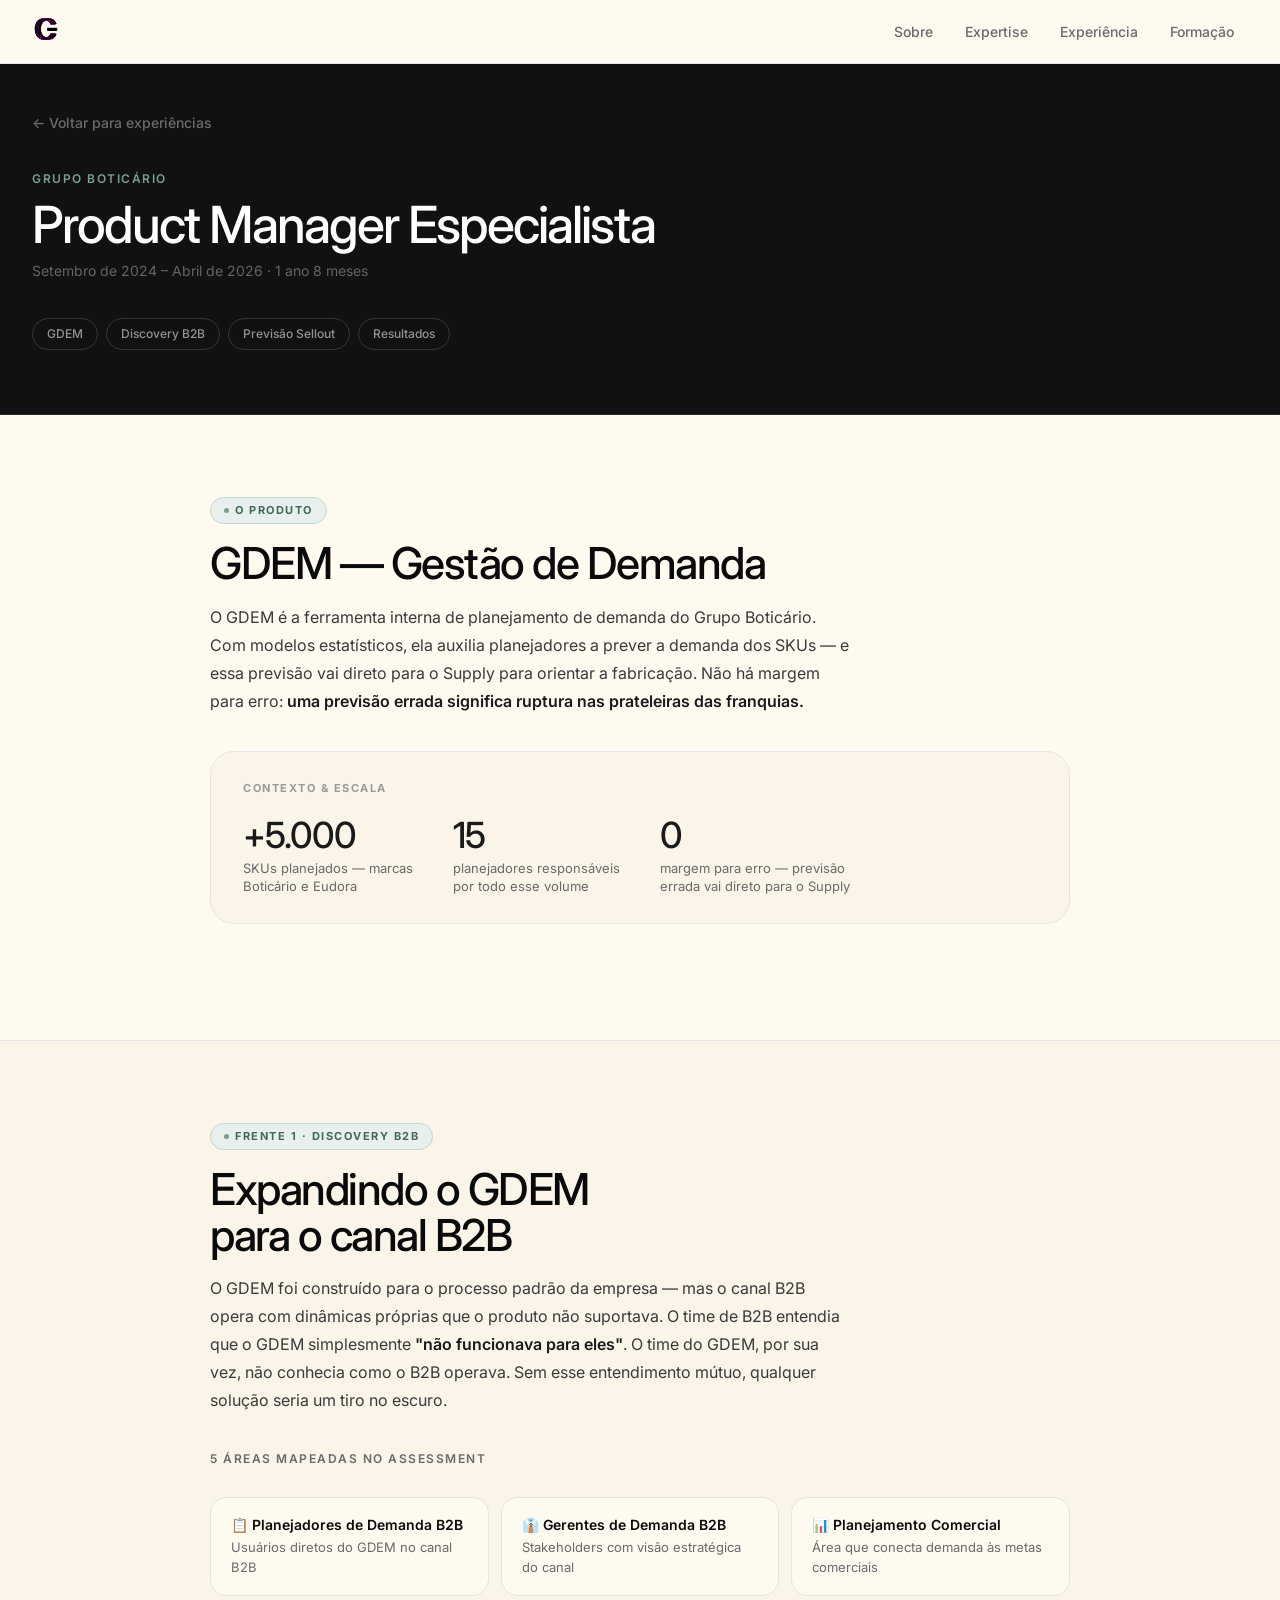
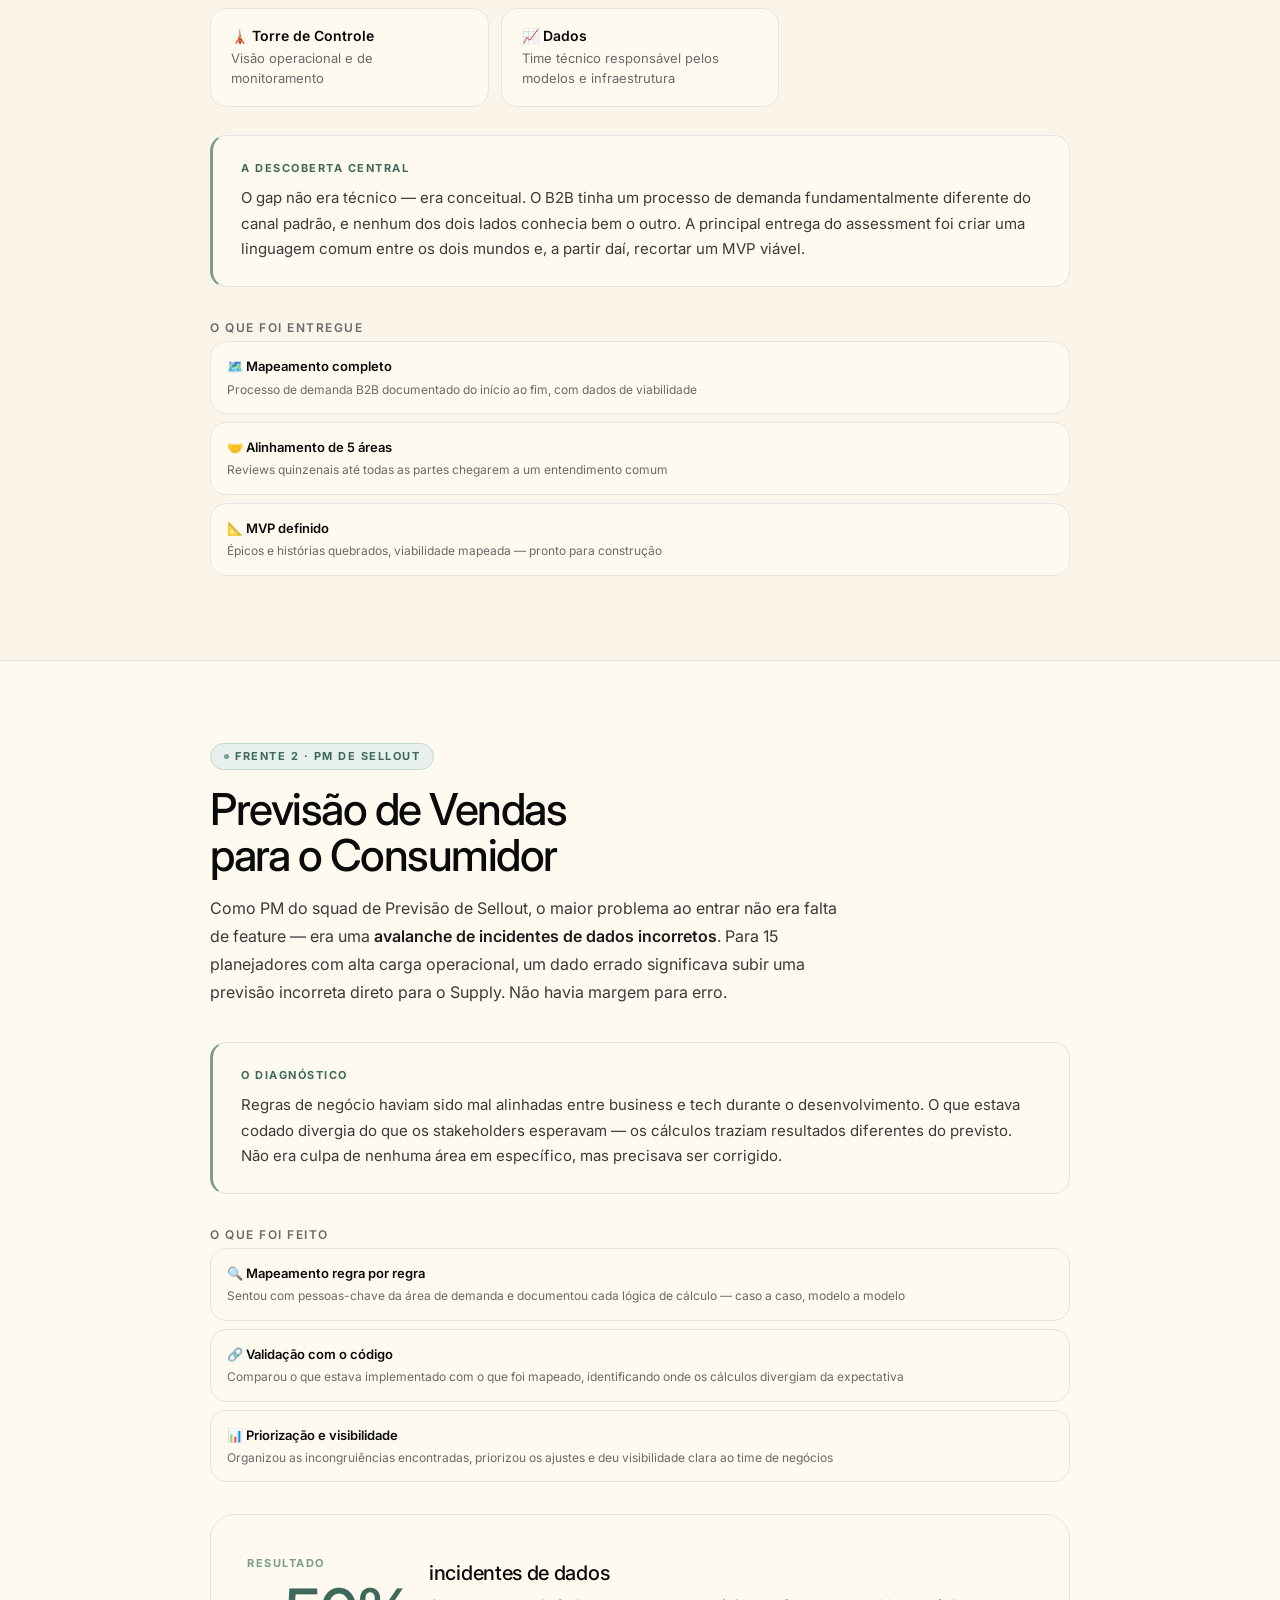
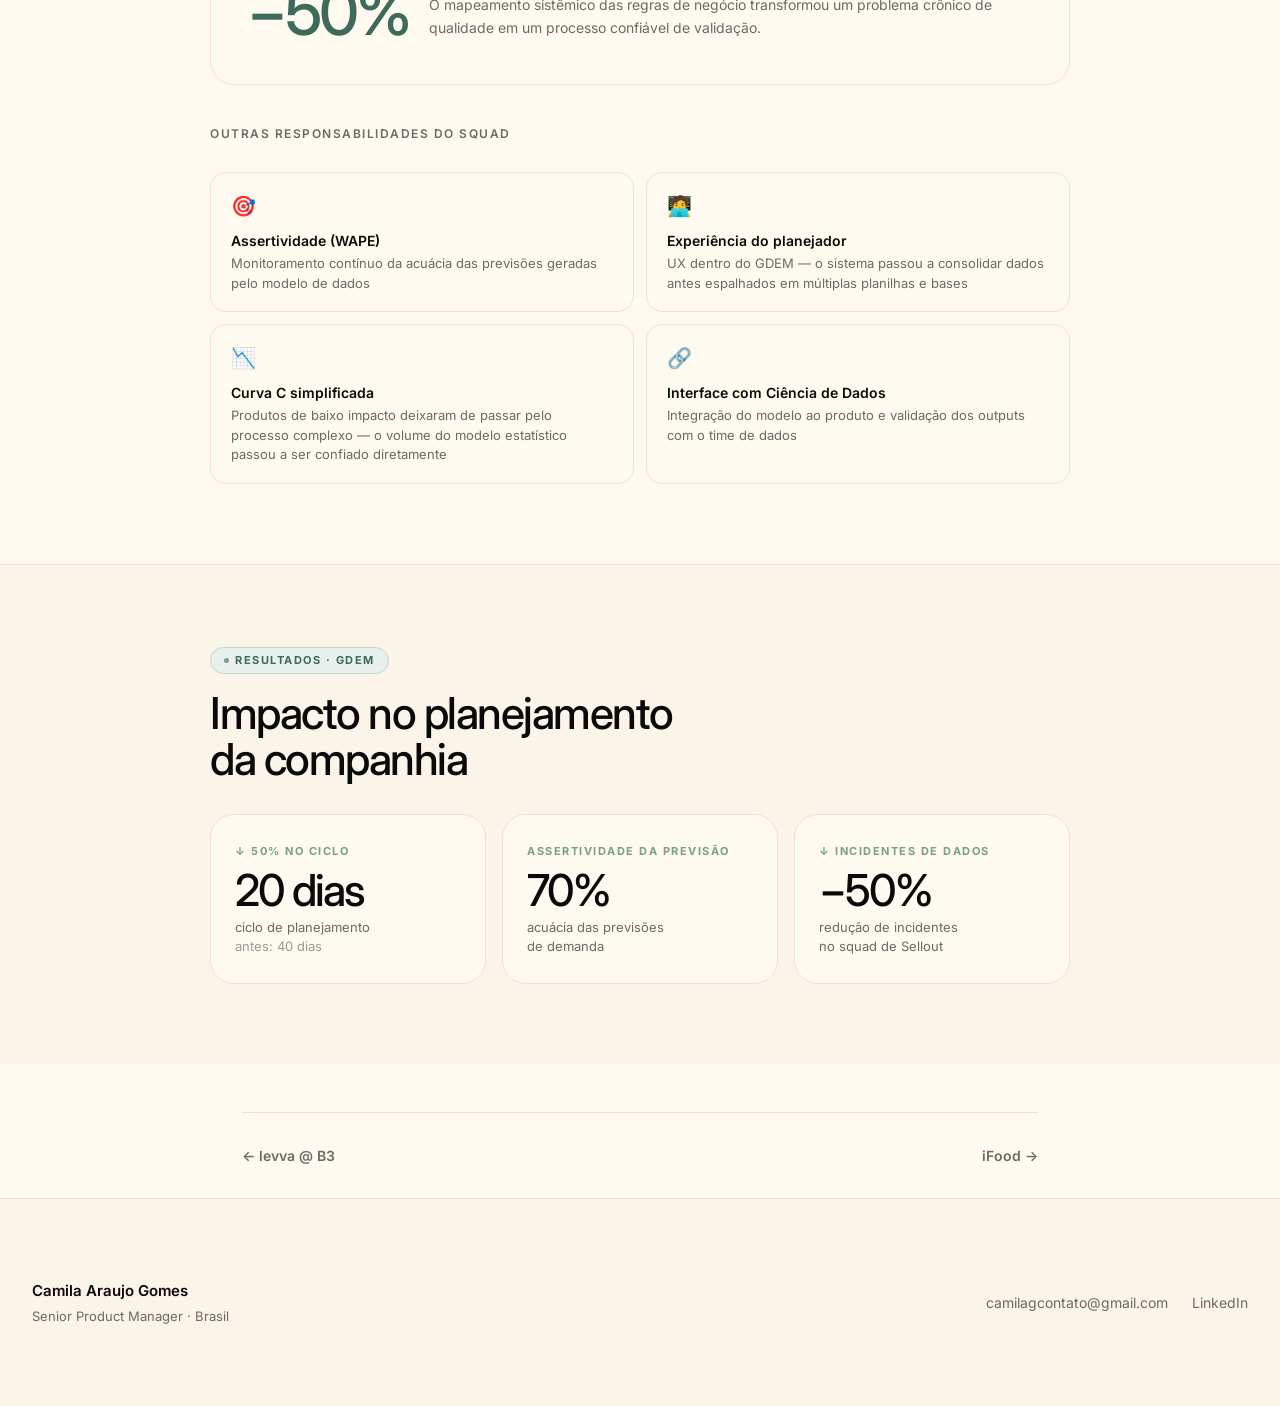
==== pages/boticario.html @ fdf79a08 "mobile-first: hamburger menu e responsive refactor - hamburger menu com animação em todas as páginas" ====
<!DOCTYPE html>
<html lang="pt-BR">
<head>
  <meta charset="UTF-8">
  <meta name="viewport" content="width=device-width, initial-scale=1.0">
  <title>Grupo Boticário &mdash; Camila Araujo Gomes</title>
  <link rel="preconnect" href="https://fonts.googleapis.com">
  <link href="https://fonts.googleapis.com/css2?family=Inter:wght@300;400;500;600;700;800&display=swap" rel="stylesheet">
  <link rel="stylesheet" href="../css/style.css">
  <link rel="icon" type="image/svg+xml" href="../images/logo.svg">
</head>
<body>

  <nav class="nav">
    <div class="nav-inner">
      <a href="../index.html" class="nav-logo">
        <img src="../images/logo.svg" alt="Camila Gomes" height="28">
      </a>
      <button class="nav-hamburger" aria-label="Abrir menu" aria-expanded="false">
        <span></span><span></span><span></span>
      </button>
      <ul class="nav-links">
        <li><a href="../index.html#sobre">Sobre</a></li>
        <li><a href="../index.html#expertise">Expertise</a></li>
        <li><a href="../index.html#experiencia">Experiência</a></li>
        <li><a href="../index.html#formacao">Formação</a></li>
      </ul>
    </div>
  </nav>

  <div class="page-hero page-hero-dark">
    <div class="page-hero-inner">
      <a href="../index.html#experiencia" class="back-link">&larr; Voltar para experiências</a>
      <p class="page-company" style="color: var(--c-boticario);">Grupo Boticário</p>
      <h1 class="page-title">Product Manager Especialista</h1>
      <p class="page-period">Setembro de 2024 &ndash; Abril de 2026 &middot; 1 ano 8 meses</p>

      <nav class="page-anchor-nav">
        <a href="#gdem">GDEM</a>
        <a href="#b2b">Discovery B2B</a>
        <a href="#sellout">Previs&atilde;o Sellout</a>
        <a href="#resultados">Resultados</a>
      </nav>
    </div>
  </div>

  <!-- ─── O produto: GDEM ─── -->
  <section class="ifood-section" id="gdem">
    <div class="container">
      <div class="ifood-section-inner">
        <p class="phase-chip phase-chip--green">O Produto</p>
        <h2 class="ifood-section-title">GDEM &mdash; Gest&atilde;o de Demanda</h2>
        <p class="ifood-section-body">
          O GDEM é a ferramenta interna de planejamento de demanda do Grupo Boticário.
          Com modelos estat&iacute;sticos, ela auxilia planejadores a prever a demanda dos SKUs
          &mdash; e essa previs&atilde;o vai direto para o Supply para orientar a fabrica&ccedil;&atilde;o.
          N&atilde;o há margem para erro: <strong>uma previs&atilde;o errada significa ruptura
          nas prateleiras das franquias.</strong>
        </p>

        <div class="problem-block">
          <p class="problem-block-label">Contexto &amp; escala</p>
          <div class="problem-metrics">
            <div class="problem-metric">
              <span class="problem-metric-value">+5.000</span>
              <span class="problem-metric-label">SKUs planejados &mdash; marcas<br>Botic&aacute;rio e Eudora</span>
            </div>
            <div class="problem-metric">
              <span class="problem-metric-value">15</span>
              <span class="problem-metric-label">planejadores respons&aacute;veis<br>por todo esse volume</span>
            </div>
            <div class="problem-metric">
              <span class="problem-metric-value">0</span>
              <span class="problem-metric-label">margem para erro &mdash; previs&atilde;o<br>errada vai direto para o Supply</span>
            </div>
          </div>
        </div>

      </div>
    </div>
  </section>

  <!-- ─── Frente 1: Discovery B2B ─── -->
  <section class="ifood-section ifood-section-alt" id="b2b">
    <div class="container">
      <div class="ifood-section-inner">
        <p class="phase-chip phase-chip--green">Frente 1 &middot; Discovery B2B</p>
        <h2 class="ifood-section-title">Expandindo o GDEM<br>para o canal B2B</h2>
        <p class="ifood-section-body">
          O GDEM foi constru&iacute;do para o processo padr&atilde;o da empresa &mdash; mas o canal B2B
          opera com din&acirc;micas pr&oacute;prias que o produto n&atilde;o suportava.
          O time de B2B entendia que o GDEM simplesmente <strong>"n&atilde;o funcionava para eles"</strong>.
          O time do GDEM, por sua vez, n&atilde;o conhecia como o B2B operava.
          Sem esse entendimento m&uacute;tuo, qualquer solu&ccedil;&atilde;o seria um tiro no escuro.
        </p>

        <p class="edu-subsection-label" style="margin-bottom:8px;">5 &aacute;reas mapeadas no assessment</p>
        <div class="feature-grid">
          <div class="feature-card">
            <p class="feature-card-title">📋 Planejadores de Demanda B2B</p>
            <p class="feature-card-desc">Usu&aacute;rios diretos do GDEM no canal B2B</p>
          </div>
          <div class="feature-card">
            <p class="feature-card-title">👔 Gerentes de Demanda B2B</p>
            <p class="feature-card-desc">Stakeholders com vis&atilde;o estrat&eacute;gica do canal</p>
          </div>
          <div class="feature-card">
            <p class="feature-card-title">📊 Planejamento Comercial</p>
            <p class="feature-card-desc">&Aacute;rea que conecta demanda &agrave;s metas comerciais</p>
          </div>
          <div class="feature-card">
            <p class="feature-card-title">🗼 Torre de Controle</p>
            <p class="feature-card-desc">Vis&atilde;o operacional e de monitoramento</p>
          </div>
          <div class="feature-card">
            <p class="feature-card-title">📈 Dados</p>
            <p class="feature-card-desc">Time t&eacute;cnico respons&aacute;vel pelos modelos e infraestrutura</p>
          </div>
        </div>

        <div class="insight-block" style="border-left-color:#7a9e8c; margin-top:28px;">
          <p class="insight-block-label" style="color:#3d6a5a;">A descoberta central</p>
          <p class="insight-block-text">
            O gap n&atilde;o era t&eacute;cnico &mdash; era conceitual. O B2B tinha um processo de demanda
            fundamentalmente diferente do canal padr&atilde;o, e nenhum dos dois lados conhecia bem
            o outro. A principal entrega do assessment foi criar uma linguagem comum
            entre os dois mundos e, a partir da&iacute;, recortar um MVP vi&aacute;vel.
          </p>
        </div>

        <p class="edu-subsection-label" style="margin-bottom:4px; margin-top:32px;">O que foi entregue</p>
        <div class="journey-types">
          <div class="journey-type">
            <p class="journey-type-label">🗺️ Mapeamento completo</p>
            <p class="journey-type-sub">Processo de demanda B2B documentado do in&iacute;cio ao fim, com dados de viabilidade</p>
          </div>
          <div class="journey-type">
            <p class="journey-type-label">🤝 Alinhamento de 5 &aacute;reas</p>
            <p class="journey-type-sub">Reviews quinzenais at&eacute; todas as partes chegarem a um entendimento comum</p>
          </div>
          <div class="journey-type">
            <p class="journey-type-label">📐 MVP definido</p>
            <p class="journey-type-sub">&Eacute;picos e hist&oacute;rias quebrados, viabilidade mapeada &mdash; pronto para constru&ccedil;&atilde;o</p>
          </div>
        </div>

      </div>
    </div>
  </section>

  <!-- ─── Frente 2: PM de Sellout ─── -->
  <section class="ifood-section" id="sellout">
    <div class="container">
      <div class="ifood-section-inner">
        <p class="phase-chip phase-chip--green">Frente 2 &middot; PM de Sellout</p>
        <h2 class="ifood-section-title">Previs&atilde;o de Vendas<br>para o Consumidor</h2>
        <p class="ifood-section-body">
          Como PM do squad de Previs&atilde;o de Sellout, o maior problema ao entrar n&atilde;o era
          falta de feature &mdash; era uma <strong>avalanche de incidentes de dados incorretos</strong>.
          Para 15 planejadores com alta carga operacional, um dado errado significava subir
          uma previs&atilde;o incorreta direto para o Supply. N&atilde;o havia margem para erro.
        </p>

        <div class="insight-block" style="border-left-color:#7a9e8c;">
          <p class="insight-block-label" style="color:#3d6a5a;">O diagn&oacute;stico</p>
          <p class="insight-block-text">
            Regras de neg&oacute;cio haviam sido mal alinhadas entre business e tech durante o
            desenvolvimento. O que estava codado divergia do que os stakeholders esperavam &mdash;
            os c&aacute;lculos traziam resultados diferentes do previsto. N&atilde;o era culpa de nenhuma
            &aacute;rea em espec&iacute;fico, mas precisava ser corrigido.
          </p>
        </div>

        <p class="edu-subsection-label" style="margin-bottom:4px; margin-top:32px;">O que foi feito</p>
        <div class="journey-types">
          <div class="journey-type">
            <p class="journey-type-label">🔍 Mapeamento regra por regra</p>
            <p class="journey-type-sub">Sentou com pessoas-chave da &aacute;rea de demanda e documentou cada l&oacute;gica de c&aacute;lculo &mdash; caso a caso, modelo a modelo</p>
          </div>
          <div class="journey-type">
            <p class="journey-type-label">🔗 Valida&ccedil;&atilde;o com o c&oacute;digo</p>
            <p class="journey-type-sub">Comparou o que estava implementado com o que foi mapeado, identificando onde os c&aacute;lculos divergiam da expectativa</p>
          </div>
          <div class="journey-type">
            <p class="journey-type-label">📊 Prioriza&ccedil;&atilde;o e visibilidade</p>
            <p class="journey-type-sub">Organizou as incongrui&ecirc;ncias encontradas, priorizou os ajustes e deu visibilidade clara ao time de neg&oacute;cios</p>
          </div>
        </div>

        <div class="csat-display" style="margin-top:32px;">
          <div>
            <p style="font-size:11px; font-weight:700; letter-spacing:1.5px; text-transform:uppercase; color:#7a9e8c; margin-bottom:8px;">Resultado</p>
            <p style="font-size:64px; font-weight:500; letter-spacing:-3px; line-height:1; color:#3d6a5a;">&minus;50%</p>
          </div>
          <div class="csat-meta">
            <p class="csat-meta-title">incidentes de dados</p>
            <p class="csat-meta-desc">
              O mapeamento sist&ecirc;mico das regras de neg&oacute;cio transformou um
              problema cr&ocirc;nico de qualidade em um processo confi&aacute;vel de valida&ccedil;&atilde;o.
            </p>
          </div>
        </div>

        <p class="edu-subsection-label" style="margin-bottom:8px; margin-top:40px;">Outras responsabilidades do squad</p>
        <div class="feature-grid" style="grid-template-columns: repeat(2, 1fr);">
          <div class="feature-card">
            <div class="feature-card-icon">🎯</div>
            <p class="feature-card-title">Assertividade (WAPE)</p>
            <p class="feature-card-desc">Monitoramento cont&iacute;nuo da acu&aacute;cia das previs&otilde;es geradas pelo modelo de dados</p>
          </div>
          <div class="feature-card">
            <div class="feature-card-icon">🧑‍💻</div>
            <p class="feature-card-title">Experi&ecirc;ncia do planejador</p>
            <p class="feature-card-desc">UX dentro do GDEM &mdash; o sistema passou a consolidar dados antes espalhados em m&uacute;ltiplas planilhas e bases</p>
          </div>
          <div class="feature-card">
            <div class="feature-card-icon">📉</div>
            <p class="feature-card-title">Curva C simplificada</p>
            <p class="feature-card-desc">Produtos de baixo impacto deixaram de passar pelo processo complexo &mdash; o volume do modelo estat&iacute;stico passou a ser confiado diretamente</p>
          </div>
          <div class="feature-card">
            <div class="feature-card-icon">🔗</div>
            <p class="feature-card-title">Interface com Ci&ecirc;ncia de Dados</p>
            <p class="feature-card-desc">Integra&ccedil;&atilde;o do modelo ao produto e valida&ccedil;&atilde;o dos outputs com o time de dados</p>
          </div>
        </div>

      </div>
    </div>
  </section>

  <!-- ─── Resultados ─── -->
  <section class="ifood-section ifood-section-alt" id="resultados">
    <div class="container">
      <div class="ifood-section-inner">
        <p class="phase-chip phase-chip--green">Resultados &middot; GDEM</p>
        <h2 class="ifood-section-title">Impacto no planejamento<br>da companhia</h2>

        <div class="result-stats">
          <div class="result-stat">
            <p class="result-stat-delta" style="color:#7a9e8c;">&darr; 50% no ciclo</p>
            <p class="result-stat-value">20 dias</p>
            <p class="result-stat-label">ciclo de planejamento<br><em style="font-style:normal;color:var(--muted-soft);">antes: 40 dias</em></p>
          </div>
          <div class="result-stat">
            <p class="result-stat-delta" style="color:#7a9e8c;">assertividade da previs&atilde;o</p>
            <p class="result-stat-value">70%</p>
            <p class="result-stat-label">acu&aacute;cia das previs&otilde;es<br>de demanda</p>
          </div>
          <div class="result-stat">
            <p class="result-stat-delta" style="color:#7a9e8c;">&darr; incidentes de dados</p>
            <p class="result-stat-value">&minus;50%</p>
            <p class="result-stat-label">redu&ccedil;&atilde;o de incidentes<br>no squad de Sellout</p>
          </div>
        </div>

      </div>
    </div>
  </section>

  <div style="max-width:860px; margin:0 auto; padding:0 32px;">
    <div class="exp-nav">
      <a href="levva.html" class="exp-nav-link">&larr; levva @ B3</a>
      <a href="ifood.html" class="exp-nav-link">iFood &rarr;</a>
    </div>
  </div>

  <footer class="footer">
    <div class="footer-inner">
      <div>
        <p class="footer-name">Camila Araujo Gomes</p>
        <p class="footer-tagline">Senior Product Manager &middot; Brasil</p>
      </div>
      <div class="footer-links">
        <a href="mailto:camilagcontato@gmail.com">camilagcontato@gmail.com</a>
        <a href="https://www.linkedin.com/in/camila-a-gomes" target="_blank" rel="noopener">LinkedIn</a>
      </div>
    </div>
  </footer>

<script>
  var nav = document.querySelector('.nav');
  var btn = document.querySelector('.nav-hamburger');
  btn.addEventListener('click', function() {
    var open = nav.classList.toggle('nav-open');
    btn.setAttribute('aria-expanded', open);
  });
  document.querySelectorAll('.nav-links a').forEach(function(a) {
    a.addEventListener('click', function() {
      nav.classList.remove('nav-open');
      btn.setAttribute('aria-expanded', 'false');
    });
  });
</script>
</body>
</html>
---- css/style.css ----
/* =========================================
   RESET & BASE
========================================= */
*, *::before, *::after { box-sizing: border-box; margin: 0; padding: 0; }
html { scroll-behavior: smooth; }
body {
  font-family: 'Inter', -apple-system, BlinkMacSystemFont, 'Segoe UI', sans-serif;
  color: #3a3a3a;
  background: #fffaf0;
  line-height: 1.55;
  -webkit-font-smoothing: antialiased;
}
h1, h2, h3, h4 { line-height: 1.1; font-weight: 500; }
a { color: inherit; text-decoration: none; }

/* =========================================
   CLAY DESIGN TOKENS
========================================= */
:root {
  /* Surface */
  --canvas:           #fffaf0;
  --surface-soft:     #faf5e8;
  --surface-card:     #f5f0e0;
  --surface-strong:   #ebe6d6;
  --hairline:         #e5e5e5;
  --hairline-soft:    #f0f0f0;

  /* Text */
  --ink:              #0a0a0a;
  --body-strong:      #1a1a1a;
  --body:             #3a3a3a;
  --muted:            #6a6a6a;
  --muted-soft:       #9a9a9a;

  /* Primary action */
  --primary:          #0a0a0a;
  --primary-active:   #1f1f1f;
  --on-primary:       #ffffff;
  --on-dark:          #ffffff;

  /* Brand palette */
  --brand-pink:       #ff4d8b;
  --brand-teal:       #1a3a3a;
  --brand-lavender:   #b8a4ed;
  --brand-peach:      #ffb084;
  --brand-ochre:      #e8b94a;
  --brand-mint:       #a4d4c5;

  /* Radius */
  --r-xs:   6px;
  --r-sm:   8px;
  --r-md:   12px;
  --r-lg:   16px;
  --r-xl:   24px;
  --r-pill: 9999px;

  /* Layout */
  --max-w:       1280px;
  --section-pad: 64px;

  /* Company accent colors — text-safe on cream */
  --c-levva:     #002c63;
  --c-boticario: #7a9e8c;
  --c-ifood:     #b05020;
  --c-early:     #8a6010;
}

/* =========================================
   LAYOUT
========================================= */
.container { max-width: var(--max-w); margin: 0 auto; padding: 0 16px; }
.section    { padding: var(--section-pad) 0; }
.section-alt { background: var(--surface-soft); }

/* =========================================
   NAVIGATION
========================================= */
.nav {
  position: fixed; top: 0; left: 0; right: 0; z-index: 100;
  background: var(--canvas);
  border-bottom: 1px solid var(--hairline);
  height: 64px; display: flex; align-items: center;
}
.nav-inner {
  max-width: var(--max-w); margin: 0 auto; padding: 0 32px;
  display: flex; align-items: center; justify-content: space-between;
  width: 100%;
}
.nav-logo {
  font-size: 14px; font-weight: 600; color: var(--ink); letter-spacing: 0;
}
.nav-logo span { color: var(--muted); font-weight: 500; }
.nav-links { display: flex; gap: 4px; list-style: none; }
.nav-links a {
  color: var(--muted); font-size: 14px; font-weight: 500;
  padding: 6px 14px; border-radius: var(--r-pill);
  transition: color .15s, background .15s;
}
.nav-links a:hover { color: var(--ink); background: var(--surface-card); }

/* =========================================
   HERO
========================================= */
.hero {
  background: var(--canvas);
  min-height: 100vh;
  display: flex; align-items: center;
  padding-top: 64px;
}
.hero::before { display: none; }

.hero-content {
  position: relative; max-width: var(--max-w); margin: 0 auto;
  padding: var(--section-pad) 16px;
}

.hero-eyebrow {
  display: inline-flex; align-items: center; gap: 0;
  font-size: 12px; font-weight: 600; letter-spacing: 1.5px; text-transform: uppercase;
  color: var(--muted); margin-bottom: 28px;
}
.hero-eyebrow::before { display: none; }

.hero-name {
  font-size: clamp(40px, 6vw, 72px);
  font-weight: 500; color: var(--ink);
  letter-spacing: -1.5px; margin-bottom: 28px;
  line-height: 1;
}

.hero-tagline {
  font-size: 18px;
  color: var(--body); max-width: 560px; margin-bottom: 48px;
  font-weight: 400; line-height: 1.55;
}
.hero-tagline strong { color: var(--body-strong); font-weight: 600; }

.hero-stats { display: grid; grid-template-columns: repeat(2, 1fr); gap: 24px; margin-bottom: 48px; }
.stat { display: flex; flex-direction: column; gap: 6px; }
.stat-value {
  font-size: 32px; font-weight: 500; color: var(--ink);
  line-height: 1; letter-spacing: -0.5px;
}
.stat-label {
  font-size: 13px; color: var(--muted); font-weight: 500;
  text-transform: none; letter-spacing: 0;
}

.hero-actions { display: flex; gap: 12px; flex-wrap: wrap; }

/* =========================================
   BUTTONS
========================================= */
.btn {
  display: inline-flex; align-items: center; gap: 8px;
  padding: 12px 20px; border-radius: var(--r-md);
  font-size: 14px; font-weight: 600; line-height: 1;
  transition: background .15s, border-color .15s; cursor: pointer;
  height: 44px; border: 1px solid transparent;
}
.btn-primary { background: var(--primary); color: var(--on-primary); }
.btn-primary:hover { background: var(--primary-active); }
.btn-outline { background: var(--canvas); color: var(--ink); border-color: var(--hairline); }
.btn-outline:hover { background: var(--surface-card); border-color: var(--surface-strong); }

/* =========================================
   SECTION HEADERS
========================================= */
.section-header { margin-bottom: 56px; }
.section-label {
  display: inline-flex; align-items: center;
  font-size: 12px; font-weight: 600; letter-spacing: 1.5px; text-transform: uppercase;
  color: var(--muted); margin-bottom: 16px;
}
.section-label::before { display: none; }
.section-title {
  font-size: clamp(32px, 4vw, 40px);
  font-weight: 500; color: var(--ink);
  letter-spacing: -1px; margin-bottom: 12px; line-height: 1.1;
}
.section-subtitle { font-size: 16px; color: var(--muted); max-width: 560px; line-height: 1.55; }

/* =========================================
   ABOUT
========================================= */
.about-text p {
  font-size: 16px; color: var(--body); line-height: 1.7; margin-bottom: 18px;
}
.about-text p:last-child { margin-bottom: 0; }
.about-text strong { color: var(--body-strong); font-weight: 600; }

/* =========================================
   EXPERTISE GRID
========================================= */
.expertise-grid {
  display: grid;
  grid-template-columns: 1fr;
  gap: 16px;
}
.expertise-card {
  padding: 28px 28px 28px 28px;
  background: var(--canvas);
  border: 1px solid var(--hairline);
  border-radius: var(--r-xl);
  color: var(--ink);
  transition: transform .2s, box-shadow .2s;
}
.expertise-card:hover {
  transform: translateY(-2px);
  box-shadow: 0 8px 24px rgba(0,0,0,.05);
}

.expertise-icon {
  width: 36px; height: 36px;
  border-radius: var(--r-sm);
  display: flex; align-items: center; justify-content: center;
  font-size: 11px; font-weight: 700;
  margin-bottom: 20px; letter-spacing: 0;
  color: #fff;
}
.expertise-card:nth-child(1) .expertise-icon { background: var(--brand-pink); }
.expertise-card:nth-child(2) .expertise-icon { background: var(--brand-teal); }
.expertise-card:nth-child(3) .expertise-icon { background: var(--brand-lavender); color: var(--ink); }
.expertise-card:nth-child(4) .expertise-icon { background: var(--brand-peach);   color: var(--ink); }
.expertise-card:nth-child(5) .expertise-icon { background: var(--brand-ochre);   color: var(--ink); }
.expertise-card:nth-child(6) .expertise-icon { background: var(--surface-strong); color: var(--muted); }

.expertise-title { font-size: 16px; font-weight: 600; color: var(--ink); margin-bottom: 8px; line-height: 1.3; }
.expertise-desc { font-size: 14px; color: var(--muted); line-height: 1.6; }

/* =========================================
   EXPERIENCE CARDS — vertical bold stack
========================================= */
.exp-stack { display: flex; flex-direction: column; gap: 16px; }
.exp-card-bold {
  display: flex; flex-direction: column; align-items: stretch;
  background: var(--canvas); border: 1px solid var(--hairline);
  border-radius: var(--r-xl); overflow: hidden;
  transition: transform .2s, box-shadow .2s;
  color: inherit;
}
.exp-card-bold:hover {
  transform: translateY(-2px);
  box-shadow: 0 10px 32px rgba(0,0,0,.08);
}

.exp-card-bold-logo {
  width: 100%; height: 56px; flex-shrink: 0;
  display: flex; align-items: center; justify-content: center;
  font-size: 11px; font-weight: 700; letter-spacing: 2px; text-transform: uppercase;
  writing-mode: horizontal-tb; transform: none;
}

.exp-card-bold-content {
  flex: 1; padding: 24px;
  border-left: none; border-top: 1px solid var(--hairline);
  display: flex; flex-direction: column; gap: 20px;
}

.exp-card-bold-top {
  display: flex; justify-content: space-between;
  align-items: flex-start; gap: 16px;
}

.exp-card-bold-company {
  font-size: 32px; font-weight: 500; color: var(--ink);
  letter-spacing: -0.5px; line-height: 1.1; margin-bottom: 6px;
}
.exp-card-bold-hook { font-size: 14px; color: var(--muted); font-style: italic; margin-bottom: 10px; line-height: 1.5; }
.exp-card-bold-role { font-size: 15px; color: var(--muted); font-weight: 500; margin-bottom: 3px; }
.exp-card-bold-period { font-size: 13px; color: var(--muted-soft); }

.exp-badge {
  display: inline-flex; align-items: center;
  padding: 4px 12px; border-radius: var(--r-pill);
  background: var(--surface-card);
  font-size: 12px; font-weight: 600;
  color: var(--muted); white-space: nowrap; flex-shrink: 0;
}

.exp-highlights { list-style: none; display: flex; flex-direction: column; gap: 0; }
.exp-highlights li {
  font-size: 15px; color: var(--body); padding: 9px 0 9px 16px;
  position: relative; line-height: 1.5;
  border-bottom: 1px solid var(--hairline-soft);
}
.exp-highlights li:last-child { border-bottom: none; }
.exp-highlights li::before {
  content: '';
  position: absolute; left: 0; top: 50%; transform: translateY(-50%);
  width: 5px; height: 5px; border-radius: 50%;
}

.exp-link {
  display: inline-flex; align-items: center; gap: 6px;
  font-size: 14px; font-weight: 600; color: var(--ink);
  transition: gap .15s; align-self: flex-end;
}
.exp-link:hover { gap: 10px; }

/* Company logo block colors */
[data-company="levva"]     .exp-card-bold-logo { background: #002c63; color: #fff; }
[data-company="boticario"] .exp-card-bold-logo { background: #7a9e8c; color: #fff; }
[data-company="ifood"]     .exp-card-bold-logo { background: #ea1d2c; color: #fff; }
[data-company="early"]     .exp-card-bold-logo { background: #d4860f; color: #fff; }

/* Badge colors per company */
[data-company="levva"]     .exp-badge { background: #d0dff0; color: #002c63; }
[data-company="boticario"] .exp-badge { background: #daeee7; color: #4a7060; }
[data-company="ifood"]     .exp-badge { background: #fde8e8; color: #c0101e; }
[data-company="early"]     .exp-badge { background: #fce9c8; color: #a06008; }

/* Bullet dots per company */
[data-company="levva"]     .exp-highlights li::before { background: #002c63; }
[data-company="boticario"] .exp-highlights li::before { background: #7a9e8c; }
[data-company="ifood"]     .exp-highlights li::before { background: #ea1d2c; }
[data-company="early"]     .exp-highlights li::before { background: #d4860f; }

/* =========================================
   EDUCATION & CERTS
========================================= */
.edu-grid {
  display: grid; grid-template-columns: 1fr; gap: 32px; align-items: start;
}
.edu-subsection-label {
  font-size: 12px; font-weight: 600; letter-spacing: 1.5px; text-transform: uppercase;
  color: var(--muted); margin-bottom: 16px;
}
.edu-list { display: flex; flex-direction: column; gap: 12px; }
.edu-item {
  padding: 20px 24px; background: var(--canvas);
  border: 1px solid var(--hairline); border-radius: var(--r-lg);
}
.edu-school { font-weight: 600; color: var(--ink); margin-bottom: 3px; font-size: 15px; }
.edu-degree { font-size: 14px; color: var(--body); }
.edu-period { font-size: 13px; color: var(--muted-soft); margin-top: 4px; }

.cert-list { display: flex; flex-direction: column; gap: 8px; }
.cert-item {
  display: flex; align-items: center; gap: 12px;
  padding: 14px 18px; background: var(--canvas);
  border: 1px solid var(--hairline); border-radius: var(--r-md);
}
.cert-dot {
  width: 8px; height: 8px; border-radius: 50%; background: var(--brand-pink); flex-shrink: 0;
}
.cert-name { font-size: 14px; font-weight: 600; color: var(--body-strong); }

/* =========================================
   FOOTER — cream, not dark
========================================= */
.footer {
  background: var(--surface-soft);
  color: var(--body);
  padding: 80px 0;
  border-top: 1px solid var(--hairline);
}
.footer-inner {
  max-width: var(--max-w); margin: 0 auto; padding: 0 16px;
  display: flex; flex-direction: column; justify-content: center; align-items: center;
  text-align: center; gap: 24px;
}
.footer-name { font-size: 15px; font-weight: 600; color: var(--ink); }
.footer-tagline { font-size: 13px; color: var(--muted); margin-top: 3px; }
.footer-links { display: flex; flex-direction: column; align-items: center; gap: 12px; }
.footer-links a { color: var(--muted); font-size: 14px; transition: color .15s; }
.footer-links a:hover { color: var(--ink); }

/* =========================================
   PAGE HERO (experience pages) — cream
========================================= */
.page-hero {
  background: var(--canvas);
  padding: 110px 0 60px;
  border-bottom: 1px solid var(--hairline);
  position: relative;
}
.page-hero::before { display: none; }
.page-hero-inner {
  max-width: var(--max-w); margin: 0 auto; padding: 0 32px; position: relative;
}

.back-link {
  display: inline-flex; align-items: center; gap: 8px;
  color: var(--muted); font-size: 14px; font-weight: 500;
  margin-bottom: 36px; transition: color .15s;
}
.back-link:hover { color: var(--ink); }

.page-company {
  font-size: 12px; font-weight: 600; letter-spacing: 1.5px; text-transform: uppercase;
  margin-bottom: 10px;
}
.page-title {
  font-size: clamp(32px, 4vw, 56px);
  font-weight: 500; color: var(--ink);
  letter-spacing: -2px; margin-bottom: 8px; line-height: 1.05;
}
.page-period { color: var(--muted); font-size: 14px; }

/* =========================================
   EXPERIENCE PAGE CONTENT
========================================= */
.exp-content { max-width: 820px; margin: 0 auto; padding: 60px 32px; }
.exp-section { margin-bottom: 48px; }
.exp-section-title {
  font-size: 12px; font-weight: 600; letter-spacing: 1.5px; text-transform: uppercase;
  color: var(--muted); margin-bottom: 20px; padding-bottom: 12px;
  border-bottom: 1px solid var(--hairline);
}
.exp-intro { font-size: 16px; color: var(--body); line-height: 1.7; }
.exp-intro strong { color: var(--body-strong); font-weight: 600; }

.role-block {
  margin-bottom: 36px; padding-bottom: 36px; border-bottom: 1px solid var(--hairline);
}
.role-block:last-child { border-bottom: none; margin-bottom: 0; padding-bottom: 0; }
.role-title { font-size: 16px; font-weight: 600; color: var(--ink); margin-bottom: 3px; }
.role-squad { font-size: 14px; color: var(--muted); margin-bottom: 6px; font-style: italic; }
.role-period {
  display: inline-flex; align-items: center;
  padding: 3px 10px; background: var(--surface-card);
  border: 1px solid var(--hairline); border-radius: var(--r-pill);
  font-size: 12px; font-weight: 500; color: var(--muted); margin-bottom: 18px;
}

.bullet-list { list-style: none; display: flex; flex-direction: column; gap: 10px; }
.bullet-list li {
  display: flex; gap: 12px; align-items: flex-start;
  font-size: 15px; color: var(--body); line-height: 1.65;
}
.bullet-list li::before {
  content: '→'; color: var(--ink); font-weight: 600;
  flex-shrink: 0; margin-top: 1px; opacity: .35;
}

.results-list { display: flex; flex-direction: column; gap: 12px; }
.result-item {
  display: flex; align-items: flex-start; gap: 16px;
  padding: 16px 20px;
  background: var(--surface-card); border: 1px solid var(--hairline); border-radius: var(--r-md);
}
.result-item.blue { background: var(--surface-card); border-color: var(--hairline); }
.result-mark { font-size: 15px; flex-shrink: 0; font-weight: 700; color: var(--ink); opacity: .45; }
.result-item.blue .result-mark { color: var(--ink); }
.result-text { font-size: 14px; color: var(--body); line-height: 1.65; }
.result-text strong { font-weight: 700; color: var(--body-strong); }

.tags-container { display: flex; flex-wrap: wrap; gap: 8px; }
.tag {
  padding: 6px 14px; background: var(--surface-card);
  border: 1px solid var(--hairline); border-radius: var(--r-pill);
  font-size: 13px; font-weight: 600; color: var(--body);
}

/* =========================================
   PROJECT SHOWCASE (Trilha do Enem style)
========================================= */
.project-showcase {
  display: grid;
  grid-template-columns: 1fr;
  gap: 32px;
  align-items: start;
  margin-bottom: 48px;
}
.project-card {
  border-radius: var(--r-xl);
  overflow: hidden;
  border: 1px solid var(--hairline);
  background: var(--canvas);
}
.project-card-image {
  width: 100%; aspect-ratio: 16/9;
  object-fit: cover; object-position: top;
  display: block;
}
.project-card-image-placeholder {
  width: 100%; aspect-ratio: 16/9;
  background: var(--surface-strong);
  display: flex; align-items: center; justify-content: center;
  font-size: 13px; color: var(--muted-soft); font-weight: 500;
}
.project-card-body {
  padding: 20px 24px 24px;
  border-top: 1px solid var(--hairline);
}
.project-card-name {
  font-size: 16px; font-weight: 600; color: var(--ink);
  margin-bottom: 4px; letter-spacing: -0.2px;
}
.project-card-sub {
  font-size: 13px; color: var(--muted); margin-bottom: 16px;
}
.project-card-stat {
  display: flex; align-items: baseline; gap: 6px;
  margin-bottom: 16px;
}
.project-card-stat-value {
  font-size: 28px; font-weight: 500; color: var(--ink);
  letter-spacing: -0.5px; line-height: 1;
}
.project-card-stat-label {
  font-size: 13px; color: var(--muted); font-weight: 400;
}

.project-side { display: flex; flex-direction: column; gap: 20px; }

.project-context {
  font-size: 15px; color: var(--body); line-height: 1.65;
}
.project-context strong { color: var(--body-strong); font-weight: 600; }

/* PROJECT LINKS (external references) */
.project-links {
  display: flex; flex-direction: column; gap: 8px;
  margin-top: 20px; padding-top: 20px;
  border-top: 1px solid var(--hairline-soft);
}
.project-links-label {
  font-size: 11px; font-weight: 600; letter-spacing: 1.5px; text-transform: uppercase;
  color: var(--muted-soft); margin-bottom: 2px;
}
.project-link {
  display: flex; align-items: center; gap: 10px;
  padding: 10px 14px;
  background: var(--surface-card); border: 1px solid var(--hairline);
  border-radius: var(--r-md);
  font-size: 13px; font-weight: 500; color: var(--body);
  transition: background .15s, color .15s;
}
.project-link:hover { background: var(--surface-strong); color: var(--ink); }
.project-link-icon { font-size: 14px; flex-shrink: 0; }
.project-link-text { flex: 1; }
.project-link-source { font-size: 11px; color: var(--muted-soft); font-weight: 400; white-space: nowrap; }

/* =========================================
   TECH STACK VISUAL
========================================= */
.stack-grid {
  display: flex; flex-wrap: wrap; gap: 10px;
}
.stack-chip {
  display: inline-flex; align-items: center; gap: 8px;
  padding: 8px 14px;
  background: var(--canvas); border: 1px solid var(--hairline);
  border-radius: var(--r-md);
  font-size: 13px; font-weight: 500; color: var(--body-strong);
}
.stack-chip-dot {
  width: 6px; height: 6px; border-radius: 50%; flex-shrink: 0;
}


.exp-nav {
  display: flex; flex-direction: column; justify-content: space-between; align-items: center;
  padding: 32px 0; margin-top: 48px; border-top: 1px solid var(--hairline); gap: 16px;
}
.exp-nav-link {
  display: flex; align-items: center; gap: 6px;
  font-size: 14px; font-weight: 600; color: var(--muted); transition: color .15s, gap .15s;
}
.exp-nav-link:hover { color: var(--ink); gap: 10px; }

/* =========================================
   IFOOD CASE STUDY
========================================= */

/* Dark hero variant for iFood page */
.page-hero-dark {
  background: #111;
  border-bottom: 1px solid #2a2a2a;
}
.page-hero-dark .back-link  { color: rgba(255,255,255,.38); }
.page-hero-dark .back-link:hover { color: #fff; }
.page-hero-dark .page-title { color: #fff; }
.page-hero-dark .page-period { color: rgba(255,255,255,.35); }

/* Anchor nav (iFood page) */
.page-anchor-nav {
  display: flex; flex-wrap: wrap; gap: 8px;
  margin-top: 36px; margin-bottom: 4px;
}
.page-anchor-nav a {
  padding: 6px 14px;
  border: 1px solid rgba(255,255,255,.15);
  border-radius: var(--r-pill);
  font-size: 12px; font-weight: 500;
  color: rgba(255,255,255,.55);
  text-decoration: none;
  transition: border-color .15s, color .15s;
}
.page-anchor-nav a:hover {
  border-color: rgba(255,255,255,.45);
  color: #fff;
}

/* Career arc (inside dark hero) */
.career-arc {
  display: flex; align-items: center; margin-top: 48px; flex-wrap: wrap; row-gap: 12px;
}
.career-step {
  padding: 14px 22px;
  border: 1px solid rgba(255,255,255,.12);
  border-radius: var(--r-lg);
}
.career-step--active {
  border-color: #ea1d2c;
  background: rgba(234,29,44,.1);
}
.career-step-title {
  font-size: 13px; font-weight: 700; letter-spacing: -.1px;
  color: rgba(255,255,255,.7);
}
.career-step--active .career-step-title { color: #f97388; }
.career-step-period { font-size: 12px; color: rgba(255,255,255,.32); margin-top: 4px; }
.career-arc-gap {
  width: 16px; height: 1px; background: rgba(255,255,255,.15); flex-shrink: 0;
}

/* Phase chip (red pill label above section titles) */
.phase-chip {
  display: inline-flex; align-items: center; gap: 6px;
  padding: 4px 13px;
  background: #fde8e8; border: 1px solid #f8b4b4;
  border-radius: var(--r-pill);
  font-size: 11px; font-weight: 700; letter-spacing: 1.5px; text-transform: uppercase;
  color: #c41020; margin-bottom: 16px;
}
.phase-chip::before {
  content: ''; width: 5px; height: 5px;
  border-radius: 50%; background: #ea1d2c; flex-shrink: 0;
}
.phase-chip--green { background: #e8f0ed; border-color: #c0d8ce; color: #3d6a5a; }
.phase-chip--green::before { background: #7a9e8c; }

/* Section blocks */
.ifood-section { padding: 56px 0; border-bottom: 1px solid var(--hairline); }
.ifood-section-alt { background: var(--surface-soft); }
.ifood-section:last-of-type { border-bottom: none; }
.ifood-section-inner { max-width: 860px; margin: 0 auto; }

.ifood-section-title {
  font-size: clamp(28px, 3.5vw, 44px);
  font-weight: 500; color: var(--ink);
  letter-spacing: -1.5px; line-height: 1.05; margin-bottom: 16px;
}
.ifood-section-body {
  font-size: 16px; color: var(--body); line-height: 1.75;
  max-width: 640px; margin-bottom: 36px;
}
.ifood-section-body strong { color: var(--body-strong); font-weight: 600; }
.ifood-section-body a { color: #c41020; text-decoration: underline; }

/* YouTube embed */
.yt-wrap {
  position: relative; width: 100%; aspect-ratio: 16/9;
  border-radius: var(--r-xl); overflow: hidden;
  background: #000; border: 1px solid var(--hairline);
  margin: 32px 0;
}
.yt-wrap iframe { position: absolute; top: 0; left: 0; width: 100%; height: 100%; border: 0; }

/* External link button */
.ifood-link-btn {
  display: inline-flex; align-items: center; gap: 10px;
  padding: 12px 22px;
  background: #ea1d2c; color: #fff;
  border-radius: var(--r-md); font-size: 14px; font-weight: 600;
  transition: background .15s;
}
.ifood-link-btn:hover { background: #c41020; }

/* Initiative grid (3 cards — PM Jr) */
.initiative-grid {
  display: grid; grid-template-columns: 1fr; gap: 16px; margin-top: 32px;
}
.initiative-card {
  padding: 28px 24px;
  background: var(--canvas); border: 1px solid var(--hairline);
  border-radius: var(--r-xl);
}
.initiative-icon {
  width: 44px; height: 44px; border-radius: var(--r-md);
  background: #fde8e8; border: 1px solid #f8b4b4;
  display: flex; align-items: center; justify-content: center;
  font-size: 20px; margin-bottom: 16px;
}
.initiative-title {
  font-size: 15px; font-weight: 600; color: var(--ink);
  letter-spacing: -.2px; line-height: 1.3; margin-bottom: 8px;
}
.initiative-desc { font-size: 14px; color: var(--muted); line-height: 1.6; }
.initiative-link {
  display: inline-flex; align-items: center; gap: 6px;
  font-size: 13px; font-weight: 600; color: #c41020;
  margin-top: 16px; transition: gap .15s;
}
.initiative-link:hover { gap: 10px; }

/* Journey flow (ruptura automation) */
.journey-wrap { display: flex; flex-direction: column; gap: 4px; margin: 40px 0; }
.journey-node {
  padding: 20px 28px;
  background: var(--canvas); border: 1px solid var(--hairline);
  border-radius: var(--r-xl);
}
.journey-node-tag {
  font-size: 11px; font-weight: 700; letter-spacing: 1.5px; text-transform: uppercase;
  color: var(--muted-soft); margin-bottom: 6px;
}
.journey-node-title { font-size: 16px; font-weight: 600; color: var(--ink); line-height: 1.3; }
.journey-node-sub { font-size: 14px; color: var(--muted); margin-top: 4px; }
.journey-arrow {
  text-align: center; font-size: 20px; color: var(--muted-soft); padding: 4px 0; line-height: 1;
}
.journey-split {
  display: grid; grid-template-columns: 1fr; gap: 8px;
}
.journey-branch {
  padding: 16px 18px;
  background: var(--surface-soft); border: 1px solid var(--hairline);
  border-radius: var(--r-lg);
}
.journey-branch-method { font-size: 13px; font-weight: 700; color: var(--body-strong); margin-bottom: 4px; }
.journey-branch-action { font-size: 13px; color: var(--muted); }
.journey-outcome-bar {
  display: flex; gap: 0; flex-wrap: wrap;
  background: #ea1d2c; border-radius: var(--r-xl); overflow: hidden;
}
.journey-outcome-item {
  flex: 1; min-width: 100%;
  display: flex; align-items: center; gap: 10px;
  padding: 16px 20px;
  font-size: 13px; font-weight: 600; color: #fff;
  border-right: none; border-bottom: 1px solid rgba(255,255,255,.2);
}
.journey-outcome-item:last-child { border-bottom: none; }
.journey-outcome-item span { opacity: .75; font-weight: 400; }

/* Problem "before" block */
.problem-block {
  padding: 28px 32px;
  background: var(--surface-soft); border: 1px solid var(--hairline);
  border-radius: var(--r-xl); margin-bottom: 36px;
}
.problem-block-label {
  font-size: 11px; font-weight: 700; letter-spacing: 1.5px; text-transform: uppercase;
  color: var(--muted-soft); margin-bottom: 20px;
}
.problem-metrics { display: flex; gap: 24px; flex-wrap: wrap; align-items: flex-end; }
.problem-metric { display: flex; flex-direction: column; gap: 6px; }
.problem-metric-value {
  font-size: 36px; font-weight: 500; color: var(--body-strong);
  letter-spacing: -1px; line-height: 1;
}
.problem-metric-label { font-size: 13px; color: var(--muted); line-height: 1.4; }

/* Result stat cards */
.result-stats {
  display: grid; grid-template-columns: 1fr; gap: 16px; margin-top: 32px;
}
.result-stat {
  padding: 28px 24px;
  background: var(--canvas); border: 1px solid var(--hairline);
  border-radius: var(--r-xl);
}
.result-stat-delta {
  font-size: 11px; font-weight: 700; letter-spacing: 1.5px; text-transform: uppercase;
  color: #ea1d2c; margin-bottom: 8px;
}
.result-stat-value {
  font-size: 44px; font-weight: 500; color: var(--ink);
  letter-spacing: -2px; line-height: 1; margin-bottom: 6px;
}
.result-stat-label { font-size: 13px; color: var(--muted); line-height: 1.4; }

/* CSAT display */
.csat-display {
  display: flex; flex-direction: column; align-items: flex-start; gap: 12px;
  padding: 32px 24px; background: var(--canvas);
  border: 1px solid var(--hairline); border-radius: var(--r-xl);
  margin-top: 32px;
}
.csat-score {
  font-size: 56px; font-weight: 500; letter-spacing: -3px; line-height: 1; flex-shrink: 0;
}
.csat-before { color: var(--muted-soft); }
.csat-after  { color: #ea1d2c; }
.csat-arrow  { font-size: 32px; color: var(--muted-soft); flex-shrink: 0; padding: 0 4px; }
.csat-meta-title {
  font-size: 20px; font-weight: 500; color: var(--ink);
  letter-spacing: -.3px; margin-bottom: 8px; line-height: 1.2;
}
.csat-meta-desc { font-size: 14px; color: var(--muted); line-height: 1.65; }
.csat-meta-desc strong { color: var(--body-strong); font-weight: 600; }

/* =========================================
   ANIMATIONS
========================================= */
@keyframes fadeInUp {
  from { opacity: 0; transform: translateY(20px); }
  to   { opacity: 1; transform: translateY(0); }
}
.hero-eyebrow { animation: fadeInUp .45s ease .05s both; }
.hero-name    { animation: fadeInUp .45s ease .15s both; }
.hero-tagline { animation: fadeInUp .45s ease .25s both; }
.hero-stats   { animation: fadeInUp .45s ease .35s both; }
.hero-actions { animation: fadeInUp .45s ease .45s both; }

/* =========================================
   HAMBURGER MENU
========================================= */
.nav-hamburger {
  display: none;
  flex-direction: column; justify-content: center; gap: 5px;
  width: 40px; height: 40px;
  background: none; border: none; cursor: pointer;
  padding: 8px; border-radius: var(--r-sm); flex-shrink: 0;
  transition: background .15s;
}
.nav-hamburger:hover { background: var(--surface-card); }
.nav-hamburger span {
  display: block; width: 20px; height: 2px;
  background: var(--ink); border-radius: 2px;
  transition: transform .25s, opacity .25s;
}
.nav-open .nav-hamburger span:nth-child(1) { transform: translateY(7px) rotate(45deg); }
.nav-open .nav-hamburger span:nth-child(2) { opacity: 0; }
.nav-open .nav-hamburger span:nth-child(3) { transform: translateY(-7px) rotate(-45deg); }

@media (max-width: 767px) {
  .nav-hamburger { display: flex; }
  .nav-links {
    display: none;
    position: fixed; top: 64px; left: 0; right: 0;
    background: var(--canvas);
    border-top: 1px solid var(--hairline);
    flex-direction: column;
    padding: 12px 16px 20px; gap: 2px;
    box-shadow: 0 8px 24px rgba(0,0,0,.06);
    z-index: 99;
  }
  .nav-open .nav-links { display: flex; }
  .nav-links a { padding: 14px 16px; font-size: 15px; }
}

/* =========================================
   RESPONSIVE — MOBILE FIRST (min-width)
========================================= */
@media (min-width: 768px) {
  :root { --section-pad: 96px; }
  .container { padding: 0 32px; }
  .hero-content { padding: var(--section-pad) 32px; }
  .hero-name { letter-spacing: -2.5px; }
  .hero-stats { display: flex; gap: 48px; }
  .expertise-grid { grid-template-columns: repeat(2, 1fr); }
  .exp-card-bold { flex-direction: row; }
  .exp-card-bold-logo {
    width: 104px; height: auto;
    writing-mode: vertical-lr; text-orientation: mixed;
    transform: rotate(180deg); font-size: 12px; letter-spacing: 1.5px;
  }
  .exp-card-bold-content { padding: 36px 40px; border-left: 1px solid var(--hairline); border-top: none; }
  .edu-grid { grid-template-columns: 1fr 1fr; gap: 48px; }
  .footer-inner { flex-direction: row; text-align: left; justify-content: space-between; padding: 0 32px; }
  .footer-links { flex-direction: row; align-items: center; gap: 24px; }
  .exp-nav { flex-direction: row; }
  .testimonials-grid { grid-template-columns: repeat(3, 1fr); }
  .approach-grid { grid-template-columns: repeat(3, 1fr); }
  .project-showcase { grid-template-columns: 1fr 1fr; }
  .initiative-grid { grid-template-columns: repeat(3, 1fr); }
  .feature-grid { grid-template-columns: 1fr 1fr; }
  .journey-split { grid-template-columns: repeat(3, 1fr); }
  .journey-types { grid-template-columns: repeat(3, 1fr); }
  .result-stats { grid-template-columns: repeat(3, 1fr); }
  .problem-metrics { gap: 40px; }
  .csat-display { flex-direction: row; align-items: center; gap: 20px; padding: 40px 36px; }
  .csat-score { font-size: 80px; letter-spacing: -4px; }
  .career-arc-gap { width: 32px; }
  .journey-outcome-item { min-width: 160px; border-right: 1px solid rgba(255,255,255,.2); border-bottom: none; }
  .journey-outcome-item:last-child { border-right: none; }
  .ifood-section { padding: 80px 0; }
}

@media (min-width: 1024px) {
  .expertise-grid { grid-template-columns: repeat(3, 1fr); }
}

/* Journey "before" context block */
.journey-before {
  padding: 20px 24px;
  background: var(--surface-soft);
  border: 1px solid var(--hairline);
  border-radius: var(--r-xl);
  margin-bottom: 4px;
}
.journey-before-label {
  font-size: 11px; font-weight: 700; letter-spacing: 1.5px; text-transform: uppercase;
  color: var(--muted-soft); margin-bottom: 12px;
}
.journey-before-flow {
  display: flex; align-items: center; gap: 8px; flex-wrap: wrap;
}
.journey-before-step {
  padding: 7px 14px;
  background: var(--surface-card); border: 1px solid var(--hairline);
  border-radius: var(--r-md);
  font-size: 13px; color: var(--muted); font-weight: 500;
}
.journey-before-arrow { font-size: 14px; color: var(--muted-soft); }
.journey-before-note {
  font-size: 13px; color: var(--muted-soft); margin-top: 10px; font-style: italic;
}

/* Feature grid (Portal do Parceiro deliverables) */
.feature-grid {
  display: grid; grid-template-columns: repeat(3, 1fr); gap: 12px; margin-top: 28px;
}
.feature-card {
  padding: 18px 20px;
  background: var(--canvas); border: 1px solid var(--hairline);
  border-radius: var(--r-lg);
}
.feature-card-icon { font-size: 20px; margin-bottom: 10px; }
.feature-card-title { font-size: 14px; font-weight: 600; color: var(--ink); line-height: 1.3; margin-bottom: 4px; }
.feature-card-desc { font-size: 13px; color: var(--muted); line-height: 1.5; }

/* Insight callout block */
.insight-block {
  padding: 24px 28px;
  background: var(--canvas);
  border: 1px solid var(--hairline);
  border-left: 3px solid #ea1d2c;
  border-radius: var(--r-lg);
  margin-top: 28px;
}
.insight-block-label {
  font-size: 11px; font-weight: 700; letter-spacing: 1.5px; text-transform: uppercase;
  color: #ea1d2c; margin-bottom: 8px;
}
.insight-block-text { font-size: 15px; color: var(--body); line-height: 1.7; }
.insight-block-text strong { color: var(--body-strong); font-weight: 600; }

/* Impact anecdote quote */
.impact-quote {
  padding: 20px 24px;
  background: var(--surface-soft); border: 1px solid var(--hairline);
  border-radius: var(--r-lg);
  margin-top: 12px;
  font-size: 14px; color: var(--body); line-height: 1.7; font-style: italic;
}
.impact-quote strong { color: var(--body-strong); font-weight: 600; font-style: normal; }
.impact-quote-source {
  font-size: 12px; color: var(--muted-soft); font-style: normal; margin-top: 10px;
}

/* Journey edit-type cards */
.journey-types {
  display: grid; grid-template-columns: 1fr; gap: 8px; margin-bottom: 4px;
}
.journey-type {
  padding: 14px 16px;
  background: var(--canvas); border: 1px solid var(--hairline);
  border-radius: var(--r-lg);
  display: flex; flex-direction: column; gap: 4px;
}
.journey-type-label {
  font-size: 13px; font-weight: 600; color: var(--ink);
  display: flex; align-items: center; gap: 7px;
}
.journey-type-sub { font-size: 12px; color: var(--muted); }

/* =========================================
   APPROACH
========================================= */
.approach-grid {
  display: grid;
  grid-template-columns: 1fr;
  gap: 16px;
}

.approach-card {
  padding: 36px 32px;
  background: var(--canvas);
  border: 1px solid var(--hairline);
  border-radius: var(--r-xl);
  display: flex; flex-direction: column; gap: 16px;
}

.approach-number {
  font-size: 12px; font-weight: 700; letter-spacing: 2px;
  color: var(--muted-soft);
}

.approach-title {
  font-size: 18px; font-weight: 600; color: var(--ink);
  letter-spacing: -0.3px; line-height: 1.3;
}

.approach-desc {
  font-size: 15px; color: var(--body); line-height: 1.7;
}


/* =========================================
   TESTIMONIALS
========================================= */
.testimonials-grid {
  display: grid;
  grid-template-columns: 1fr;
  gap: 16px;
}

.testimonial-card {
  padding: 32px 28px;
  background: var(--canvas);
  border: 1px solid var(--hairline);
  border-radius: var(--r-xl);
  display: flex; flex-direction: column; justify-content: space-between;
  gap: 24px;
}

.testimonial-quote {
  font-size: 15px; color: var(--body); line-height: 1.75;
  font-style: normal;
}

.testimonial-author {
  font-size: 13px; font-weight: 600; color: var(--muted);
}


/* =========================================
   FAQ
========================================= */
.faq-list { display: flex; flex-direction: column; max-width: 720px; }

.faq-item {
  border-bottom: 1px solid var(--hairline);
}
.faq-item:first-child { border-top: 1px solid var(--hairline); }

.faq-question {
  display: flex; justify-content: space-between; align-items: center;
  padding: 22px 0;
  font-size: 16px; font-weight: 600; color: var(--ink);
  cursor: pointer; list-style: none; gap: 16px;
}
.faq-question::-webkit-details-marker { display: none; }
.faq-question::after {
  content: '+';
  font-size: 20px; font-weight: 400; color: var(--muted-soft);
  flex-shrink: 0; transition: transform .2s;
}
details[open] .faq-question::after {
  transform: rotate(45deg);
}

.faq-answer {
  font-size: 15px; color: var(--body); line-height: 1.7;
  padding-bottom: 22px; max-width: 640px;
}
.faq-answer a { color: var(--ink); text-decoration: underline; text-underline-offset: 3px; }
.faq-answer a:hover { color: var(--muted); }
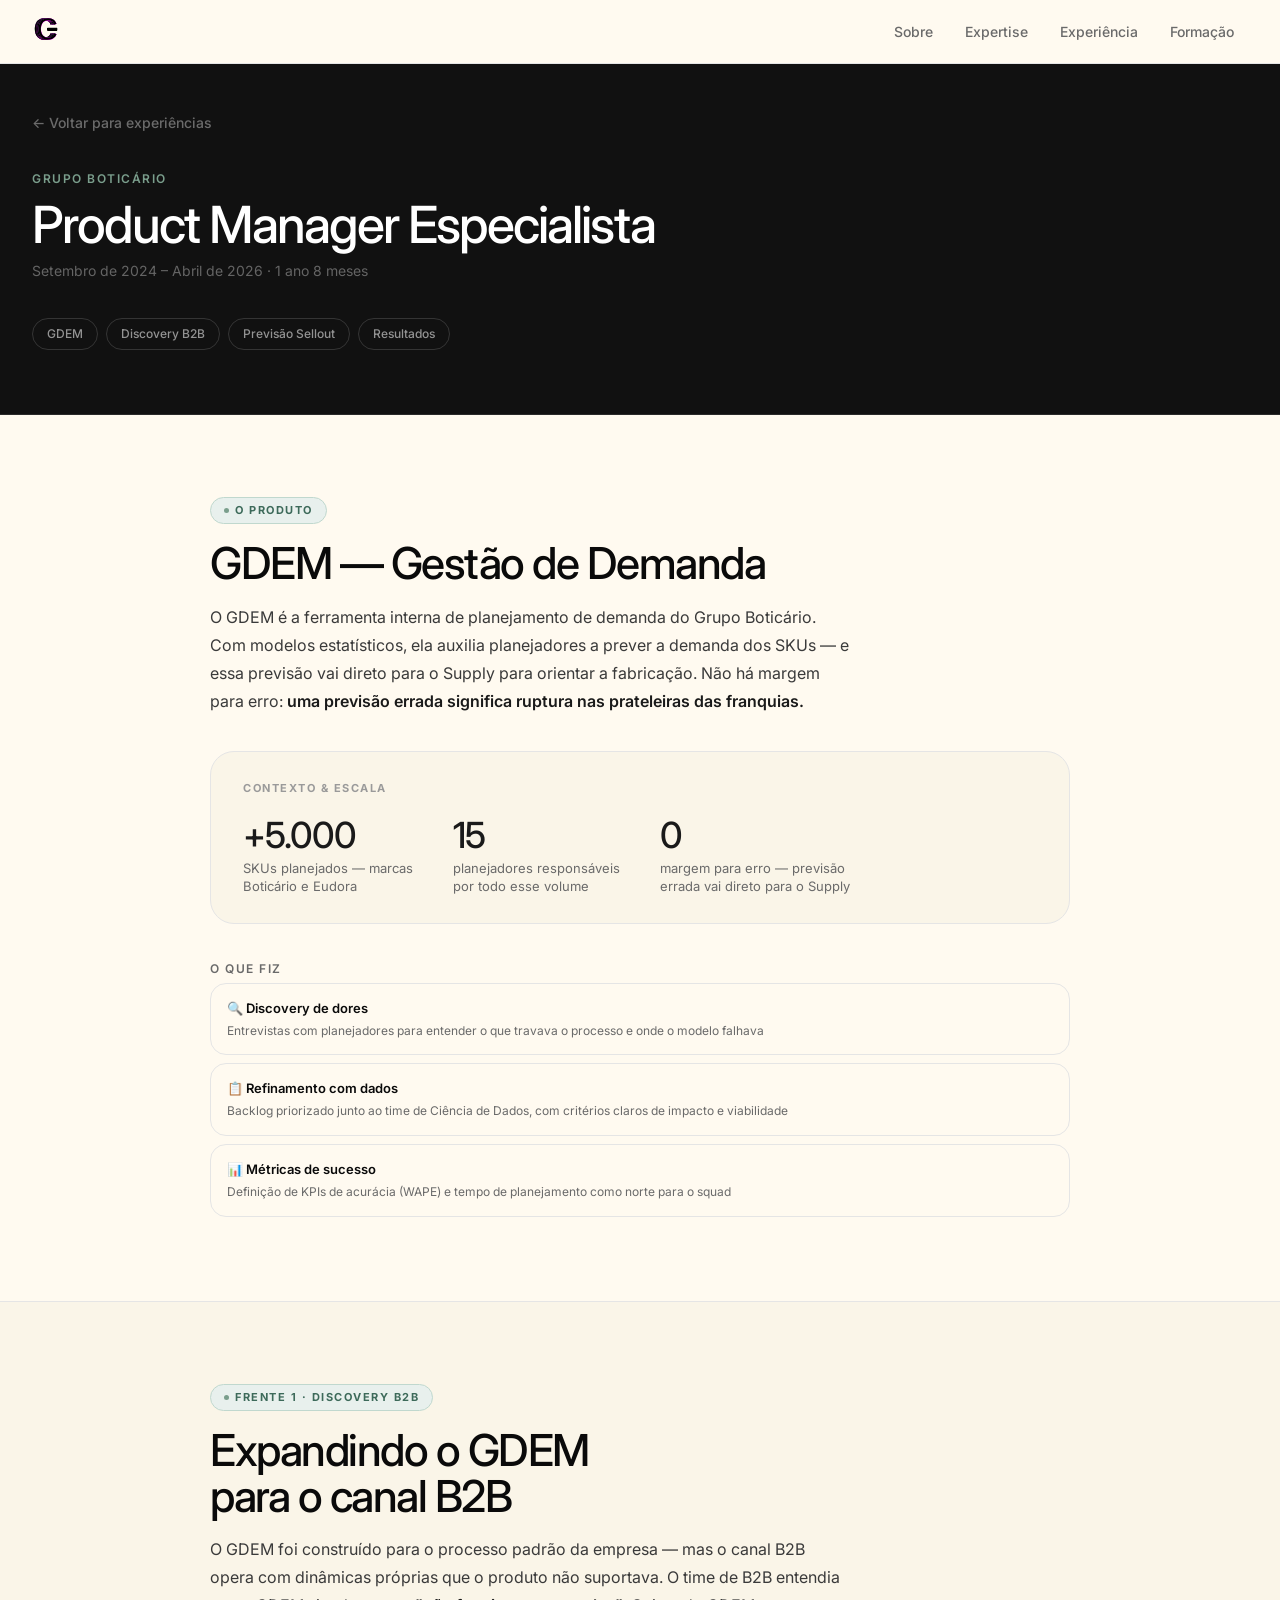
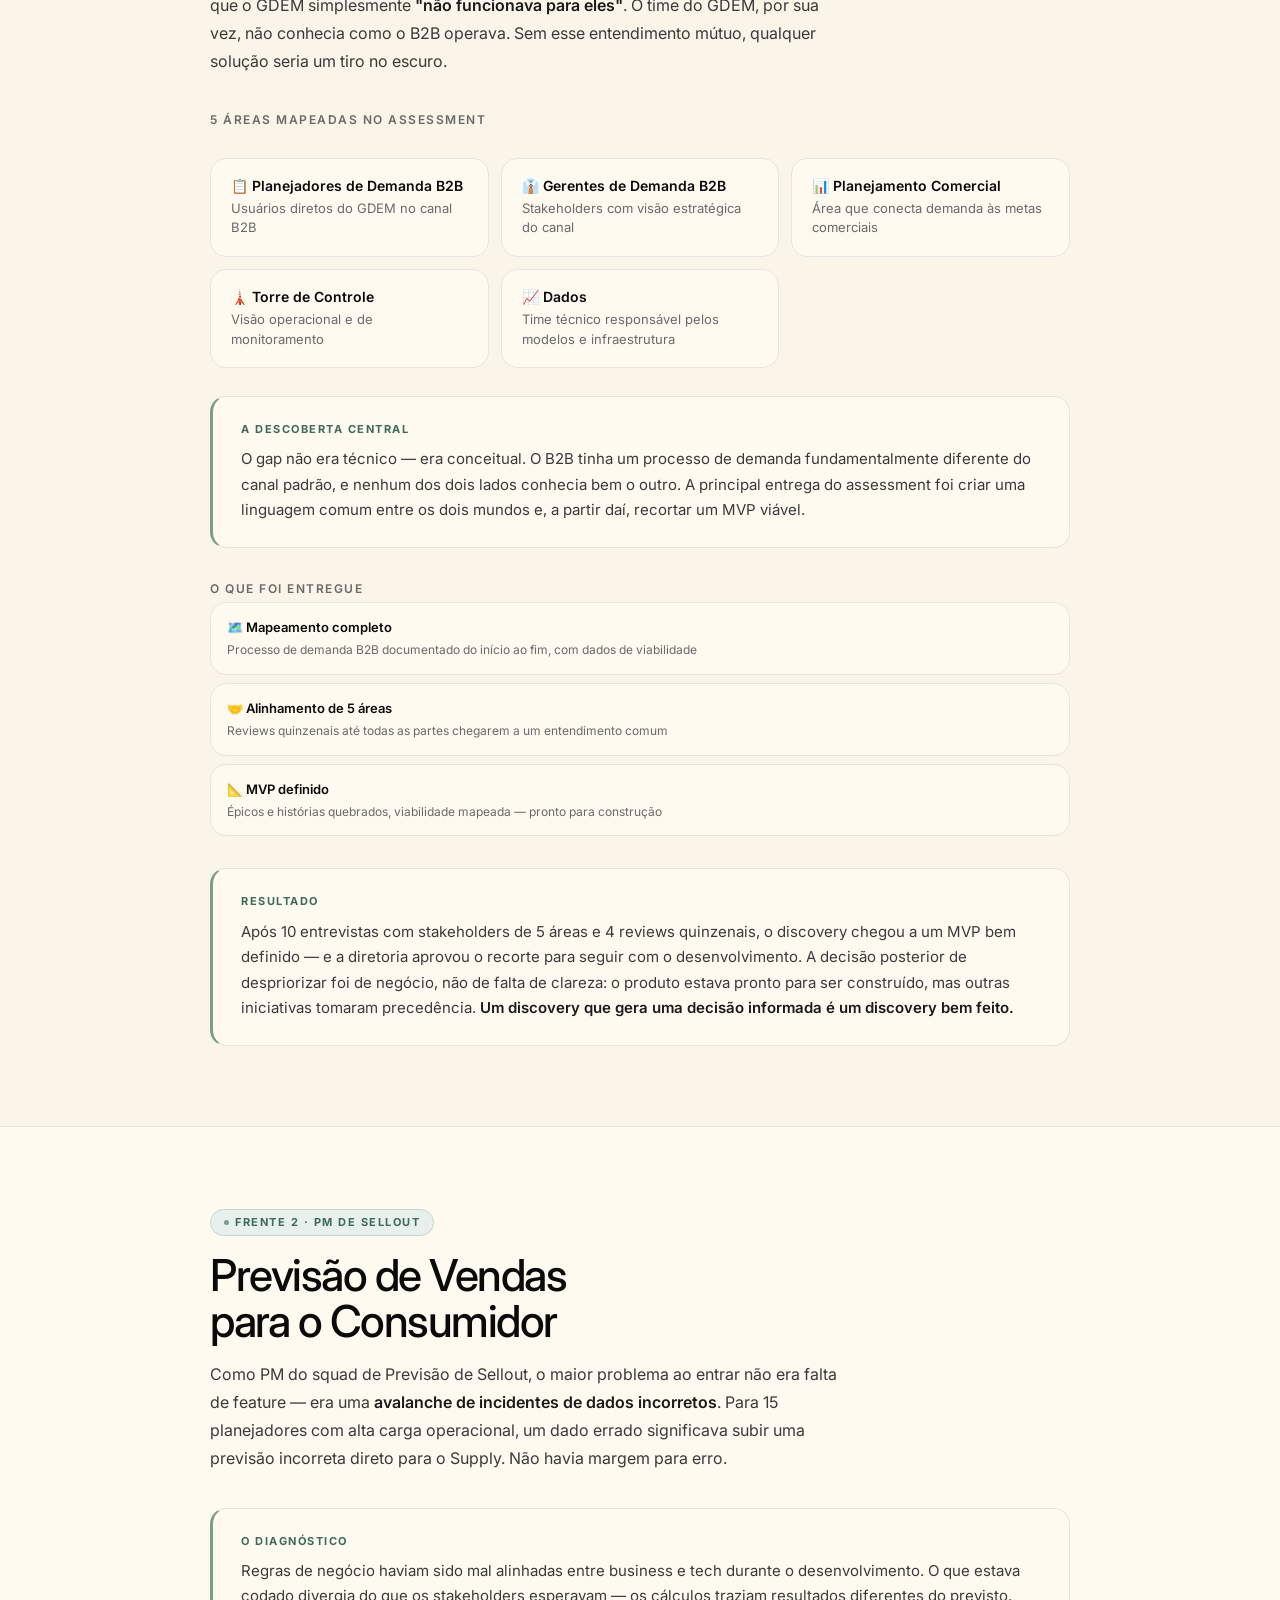
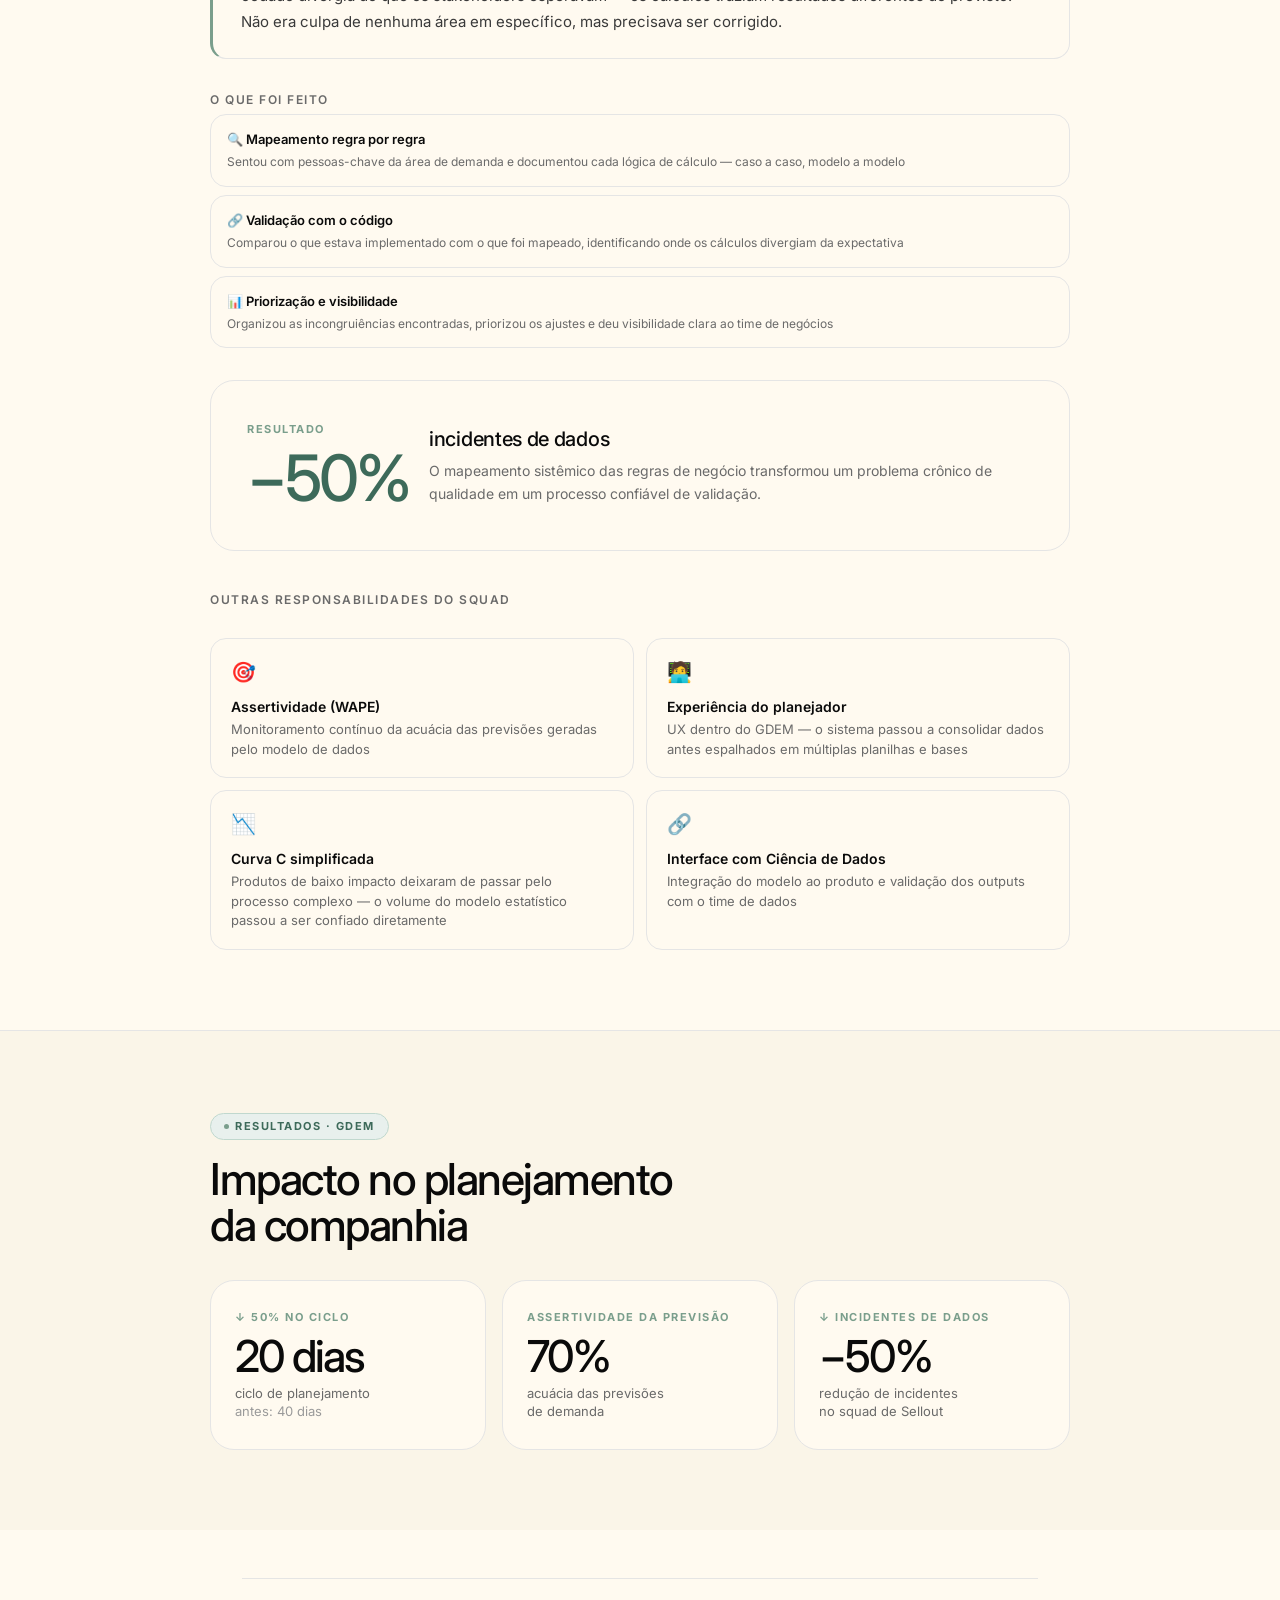
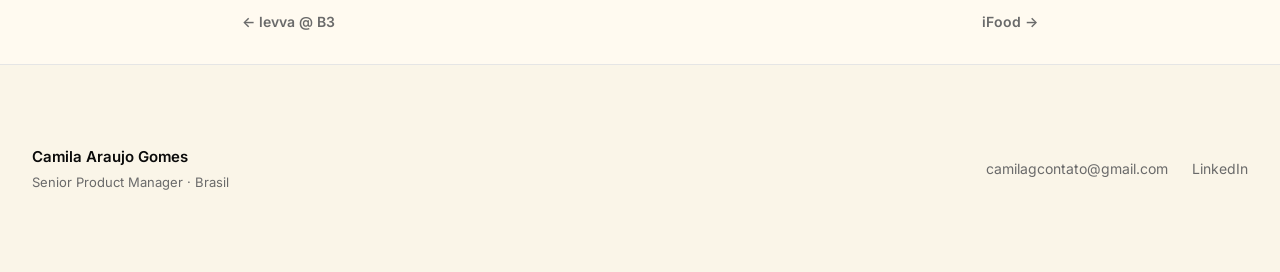
==== commit d0c6c486: "estrutura contexto/ação/resultado nos cases boticário e ifood - boticário gdem: adiciona seção "o qu" ====
--- a/pages/boticario.html
+++ b/pages/boticario.html
@@ -76,6 +76,22 @@
           </div>
         </div>
 
+        <p class="edu-subsection-label" style="margin-bottom:4px; margin-top:32px;">O que fiz</p>
+        <div class="journey-types">
+          <div class="journey-type">
+            <p class="journey-type-label">🔍 Discovery de dores</p>
+            <p class="journey-type-sub">Entrevistas com planejadores para entender o que travava o processo e onde o modelo falhava</p>
+          </div>
+          <div class="journey-type">
+            <p class="journey-type-label">📋 Refinamento com dados</p>
+            <p class="journey-type-sub">Backlog priorizado junto ao time de Ciência de Dados, com critérios claros de impacto e viabilidade</p>
+          </div>
+          <div class="journey-type">
+            <p class="journey-type-label">📊 Métricas de sucesso</p>
+            <p class="journey-type-sub">Definição de KPIs de acurácia (WAPE) e tempo de planejamento como norte para o squad</p>
+          </div>
+        </div>
+
       </div>
     </div>
   </section>
@@ -142,6 +158,13 @@
             <p class="journey-type-label">📐 MVP definido</p>
             <p class="journey-type-sub">&Eacute;picos e hist&oacute;rias quebrados, viabilidade mapeada &mdash; pronto para constru&ccedil;&atilde;o</p>
           </div>
+        </div>
+
+        <div class="insight-block" style="border-left-color:#7a9e8c; margin-top:32px;">
+          <p class="insight-block-label" style="color:#3d6a5a;">Resultado</p>
+          <p class="insight-block-text">
+            Após 10 entrevistas com stakeholders de 5 áreas e 4 reviews quinzenais, o discovery chegou a um MVP bem definido — e a diretoria aprovou o recorte para seguir com o desenvolvimento. A decisão posterior de despriorizar foi de negócio, não de falta de clareza: o produto estava pronto para ser construído, mas outras iniciativas tomaram precedência. <strong>Um discovery que gera uma decisão informada é um discovery bem feito.</strong>
+          </p>
         </div>
 
       </div>
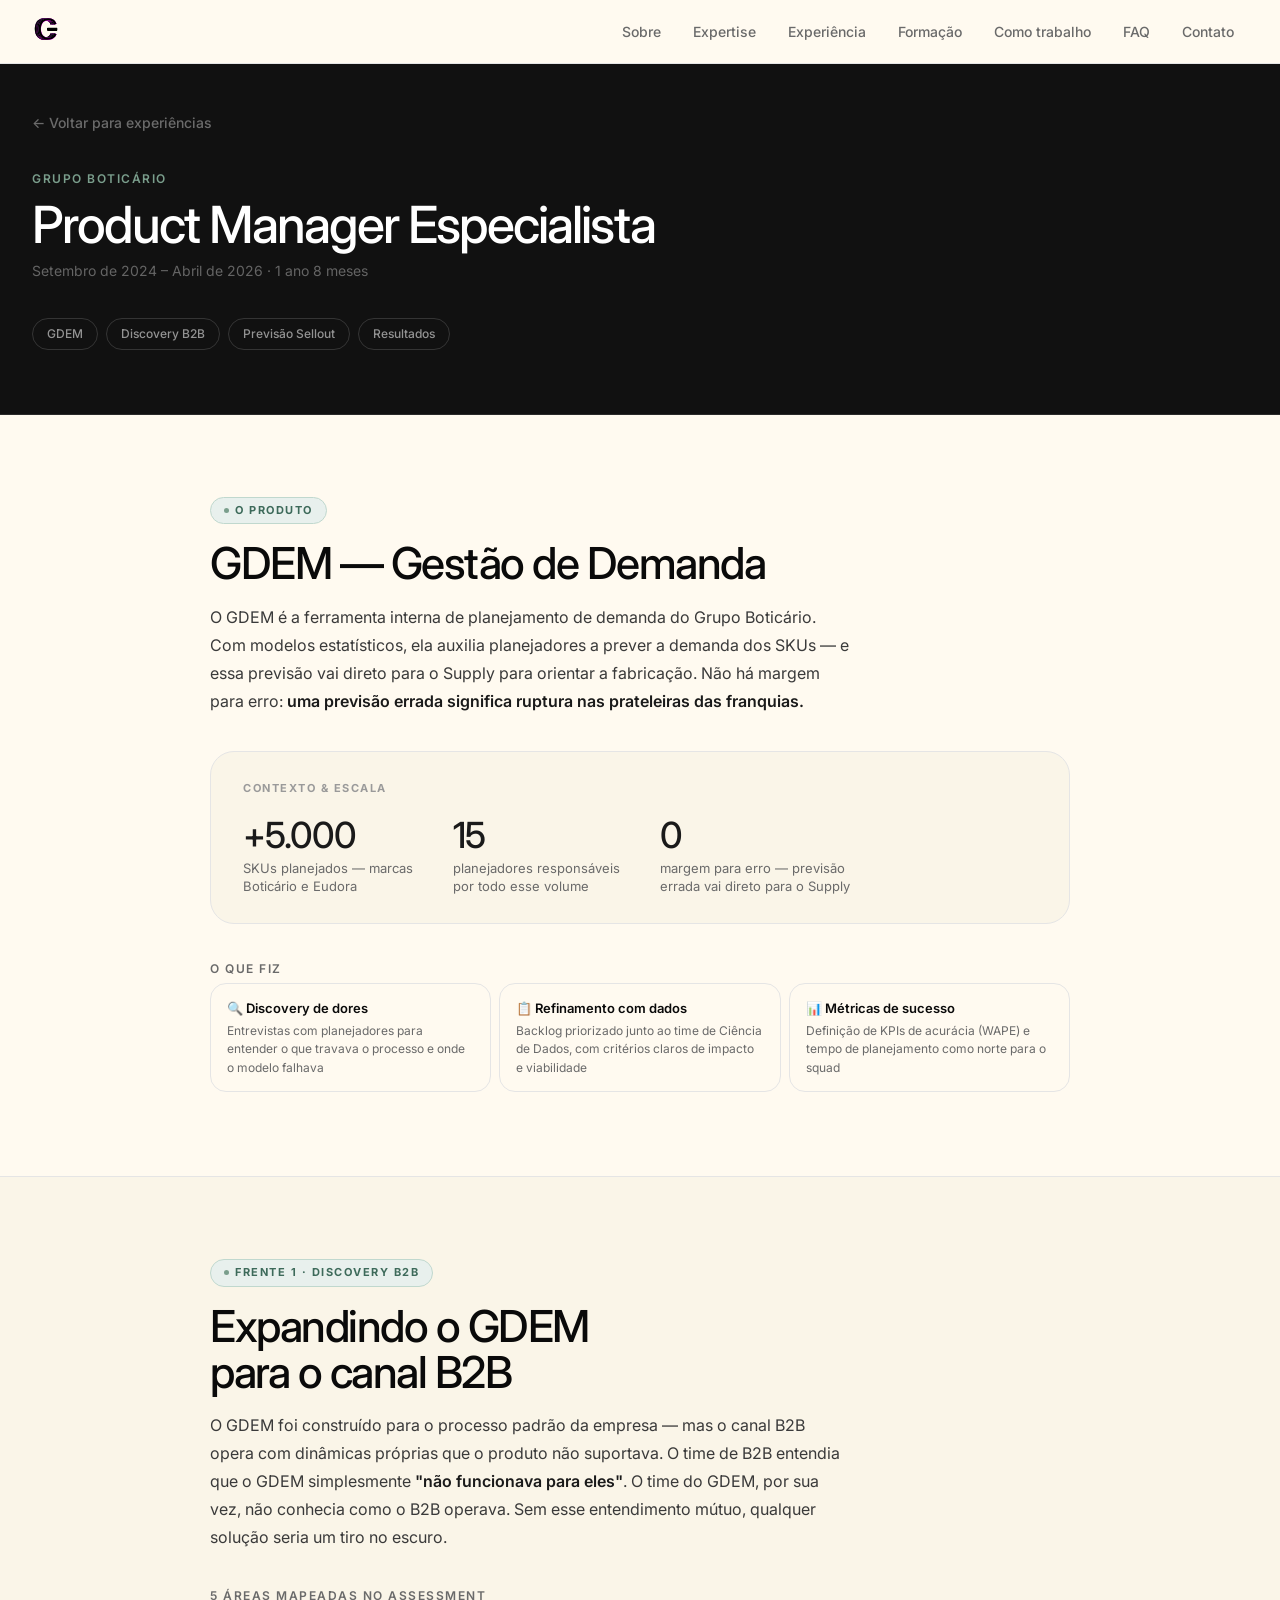
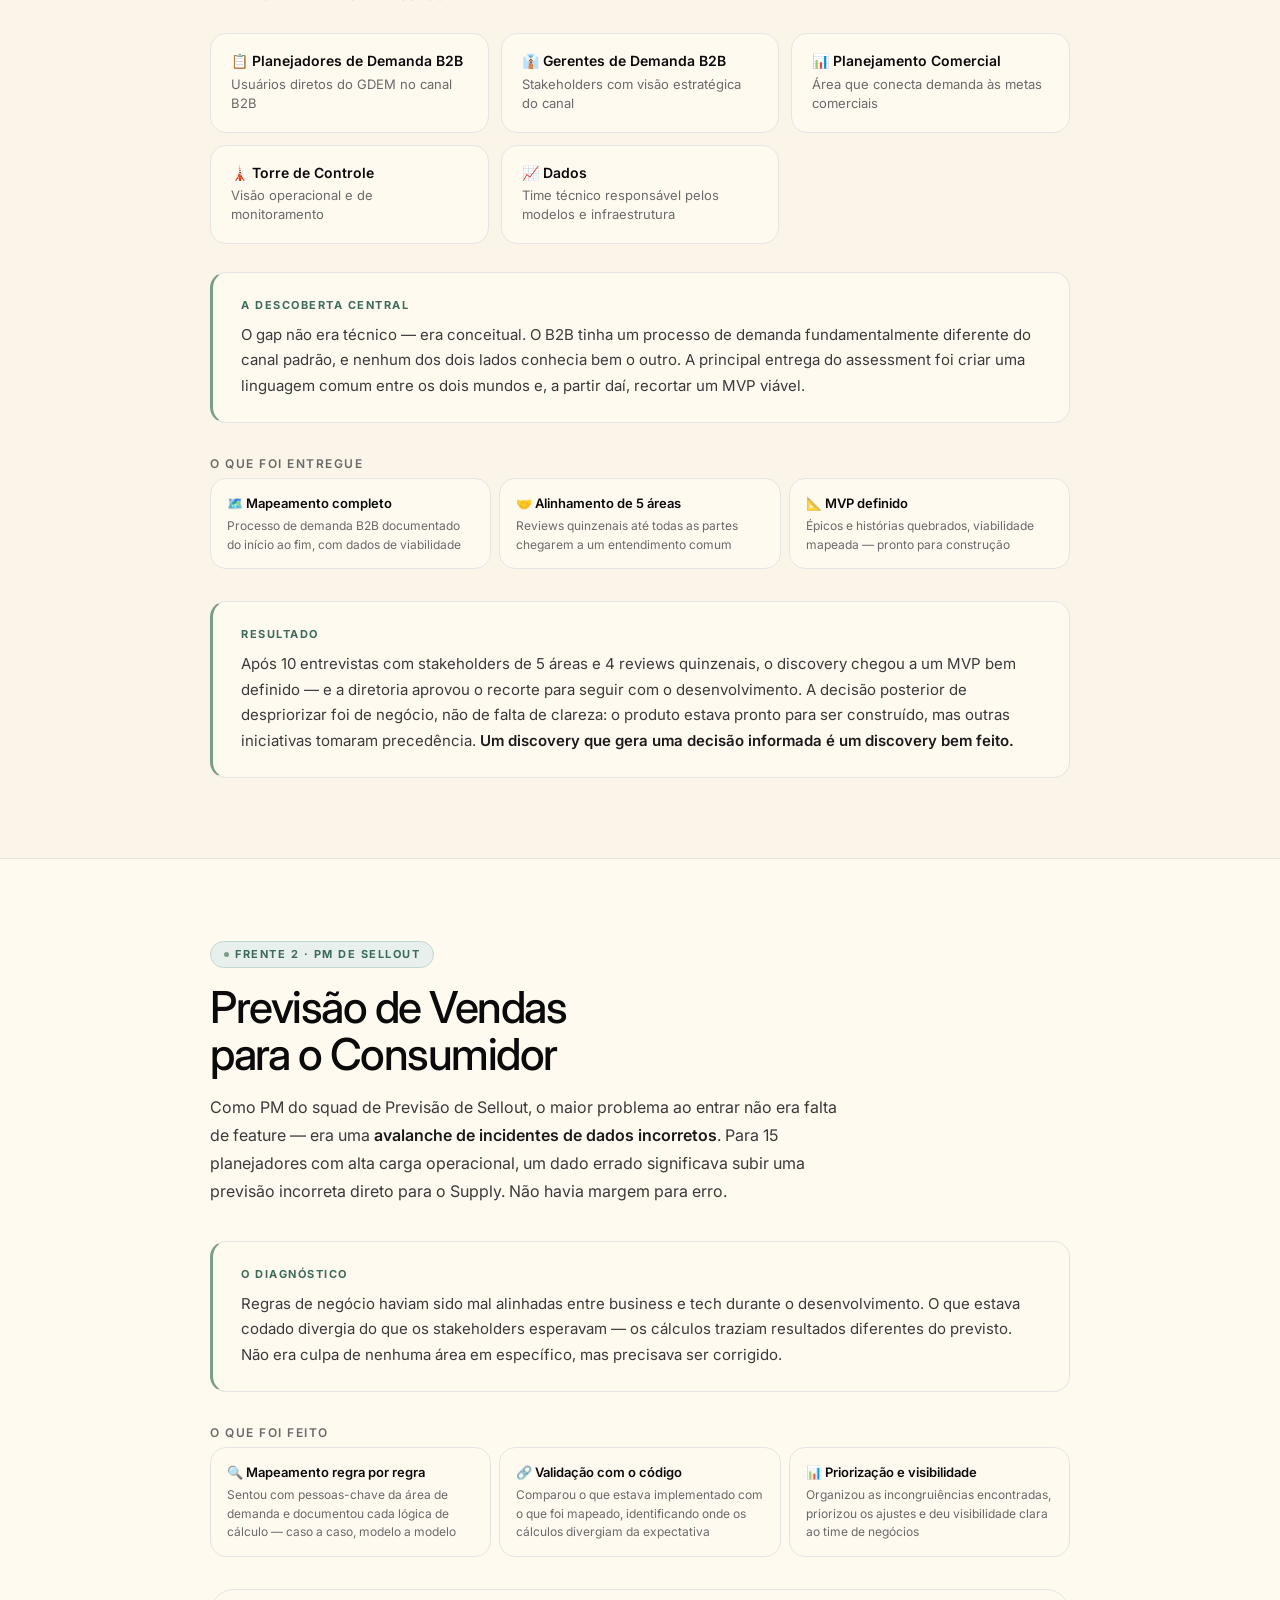
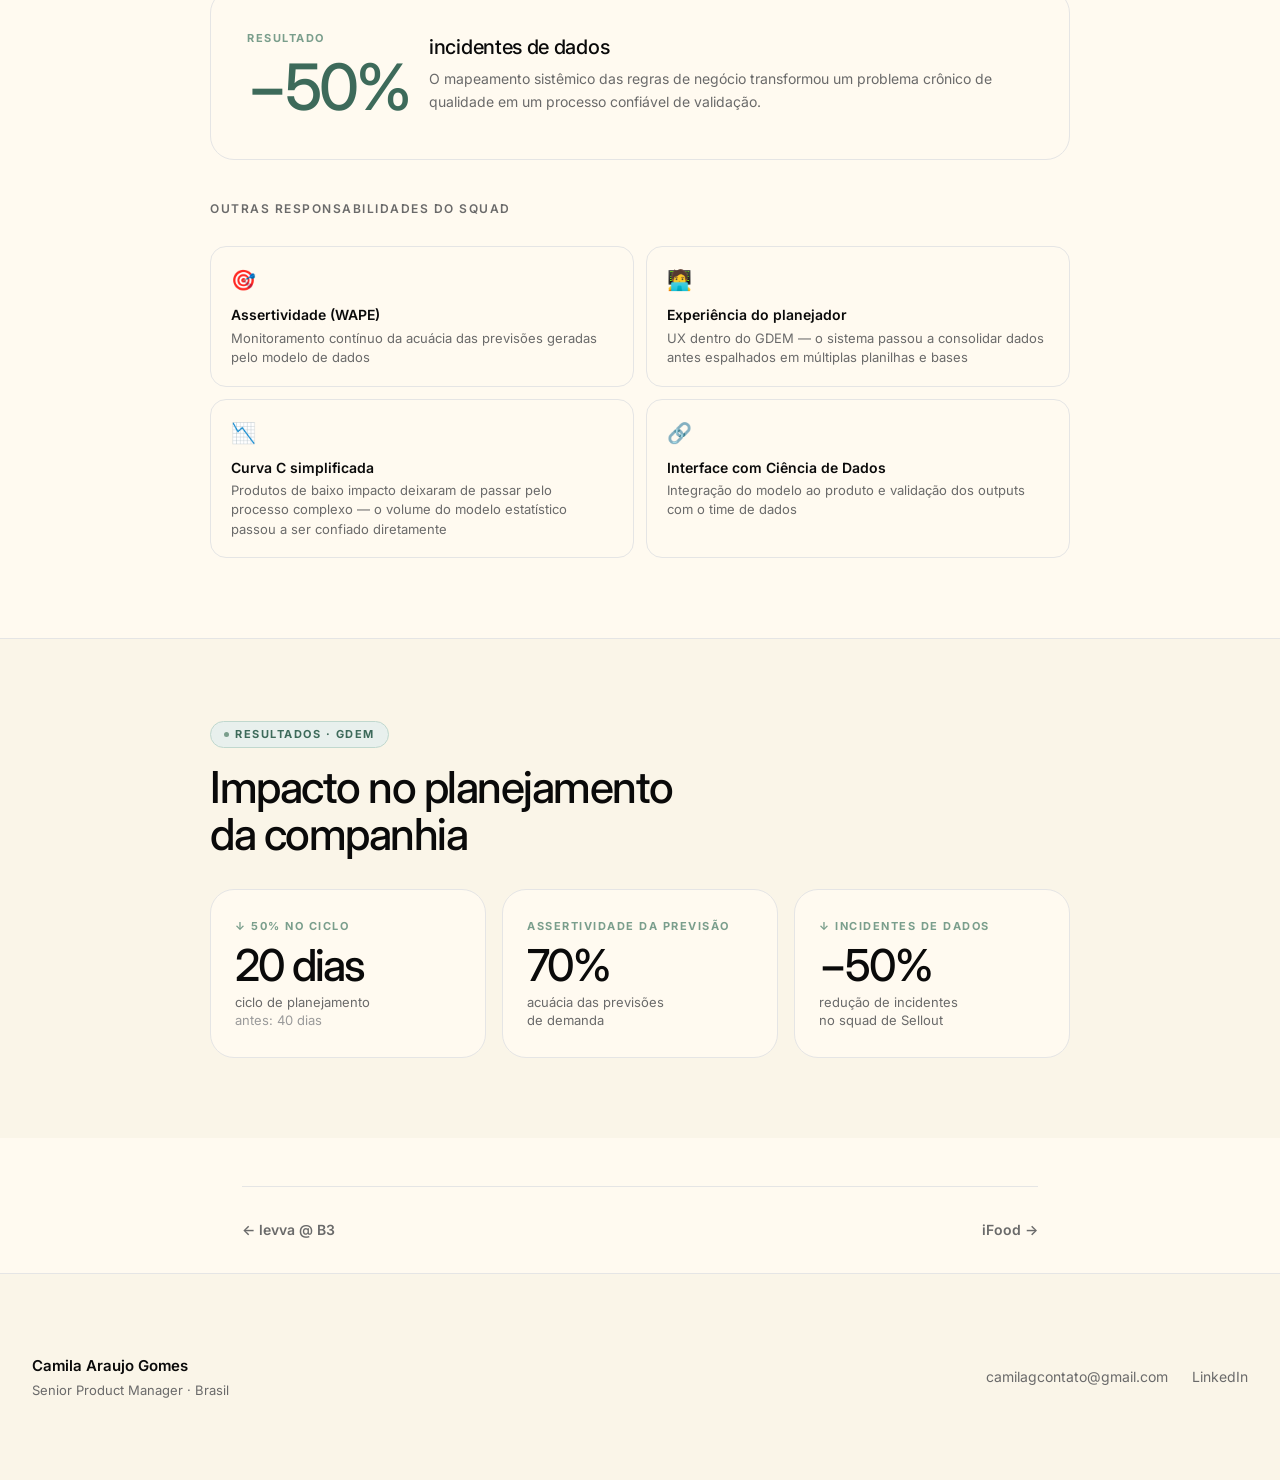
==== commit 8776de8d: "nav reutilizável via js/nav.js — componente único para todas as páginas remove nav e script de hambu" ====
--- a/pages/boticario.html
+++ b/pages/boticario.html
@@ -11,22 +11,7 @@
 </head>
 <body>
 
-  <nav class="nav">
-    <div class="nav-inner">
-      <a href="../index.html" class="nav-logo">
-        <img src="../images/logo.svg" alt="Camila Gomes" height="28">
-      </a>
-      <button class="nav-hamburger" aria-label="Abrir menu" aria-expanded="false">
-        <span></span><span></span><span></span>
-      </button>
-      <ul class="nav-links">
-        <li><a href="../index.html#sobre">Sobre</a></li>
-        <li><a href="../index.html#expertise">Expertise</a></li>
-        <li><a href="../index.html#experiencia">Experiência</a></li>
-        <li><a href="../index.html#formacao">Formação</a></li>
-      </ul>
-    </div>
-  </nav>
+  <div id="nav-placeholder"></div>
 
   <div class="page-hero page-hero-dark">
     <div class="page-hero-inner">
@@ -301,19 +286,6 @@
     </div>
   </footer>
 
-<script>
-  var nav = document.querySelector('.nav');
-  var btn = document.querySelector('.nav-hamburger');
-  btn.addEventListener('click', function() {
-    var open = nav.classList.toggle('nav-open');
-    btn.setAttribute('aria-expanded', open);
-  });
-  document.querySelectorAll('.nav-links a').forEach(function(a) {
-    a.addEventListener('click', function() {
-      nav.classList.remove('nav-open');
-      btn.setAttribute('aria-expanded', 'false');
-    });
-  });
-</script>
+<script src="../js/nav.js"></script>
 </body>
 </html>
--- a/css/style.css
+++ b/css/style.css
@@ -82,7 +82,7 @@
   height: 64px; display: flex; align-items: center;
 }
 .nav-inner {
-  max-width: var(--max-w); margin: 0 auto; padding: 0 32px;
+  max-width: var(--max-w); margin: 0 auto; padding: 0 16px;
   display: flex; align-items: center; justify-content: space-between;
   width: 100%;
 }
@@ -97,6 +97,7 @@
   transition: color .15s, background .15s;
 }
 .nav-links a:hover { color: var(--ink); background: var(--surface-card); }
+
 
 /* =========================================
    HERO
@@ -263,7 +264,7 @@
 }
 
 .exp-card-bold-company {
-  font-size: 32px; font-weight: 500; color: var(--ink);
+  font-size: clamp(22px, 5.5vw, 32px); font-weight: 500; color: var(--ink);
   letter-spacing: -0.5px; line-height: 1.1; margin-bottom: 6px;
 }
 .exp-card-bold-hook { font-size: 14px; color: var(--muted); font-style: italic; margin-bottom: 10px; line-height: 1.5; }
@@ -371,13 +372,13 @@
 ========================================= */
 .page-hero {
   background: var(--canvas);
-  padding: 110px 0 60px;
+  padding: 88px 0 40px;
   border-bottom: 1px solid var(--hairline);
   position: relative;
 }
 .page-hero::before { display: none; }
 .page-hero-inner {
-  max-width: var(--max-w); margin: 0 auto; padding: 0 32px; position: relative;
+  max-width: var(--max-w); margin: 0 auto; padding: 0 16px; position: relative;
 }
 
 .back-link {
@@ -401,7 +402,7 @@
 /* =========================================
    EXPERIENCE PAGE CONTENT
 ========================================= */
-.exp-content { max-width: 820px; margin: 0 auto; padding: 60px 32px; }
+.exp-content { max-width: 820px; margin: 0 auto; padding: 48px 16px; }
 .exp-section { margin-bottom: 48px; }
 .exp-section-title {
   font-size: 12px; font-weight: 600; letter-spacing: 1.5px; text-transform: uppercase;
@@ -632,6 +633,8 @@
 }
 .phase-chip--green { background: #e8f0ed; border-color: #c0d8ce; color: #3d6a5a; }
 .phase-chip--green::before { background: #7a9e8c; }
+.phase-chip--blue { background: #e0e8f4; border-color: #b0c4e0; color: #002c63; }
+.phase-chip--blue::before { background: #002c63; }
 
 /* Section blocks */
 .ifood-section { padding: 56px 0; border-bottom: 1px solid var(--hairline); }
@@ -739,7 +742,7 @@
 
 /* Problem "before" block */
 .problem-block {
-  padding: 28px 32px;
+  padding: 20px 20px;
   background: var(--surface-soft); border: 1px solid var(--hairline);
   border-radius: var(--r-xl); margin-bottom: 36px;
 }
@@ -750,7 +753,7 @@
 .problem-metrics { display: flex; gap: 24px; flex-wrap: wrap; align-items: flex-end; }
 .problem-metric { display: flex; flex-direction: column; gap: 6px; }
 .problem-metric-value {
-  font-size: 36px; font-weight: 500; color: var(--body-strong);
+  font-size: clamp(26px, 7vw, 36px); font-weight: 500; color: var(--body-strong);
   letter-spacing: -1px; line-height: 1;
 }
 .problem-metric-label { font-size: 13px; color: var(--muted); line-height: 1.4; }
@@ -769,7 +772,7 @@
   color: #ea1d2c; margin-bottom: 8px;
 }
 .result-stat-value {
-  font-size: 44px; font-weight: 500; color: var(--ink);
+  font-size: clamp(32px, 8vw, 44px); font-weight: 500; color: var(--ink);
   letter-spacing: -2px; line-height: 1; margin-bottom: 6px;
 }
 .result-stat-label { font-size: 13px; color: var(--muted); line-height: 1.4; }
@@ -782,7 +785,7 @@
   margin-top: 32px;
 }
 .csat-score {
-  font-size: 56px; font-weight: 500; letter-spacing: -3px; line-height: 1; flex-shrink: 0;
+  font-size: clamp(36px, 9vw, 56px); font-weight: 500; letter-spacing: -3px; line-height: 1; flex-shrink: 0;
 }
 .csat-before { color: var(--muted-soft); }
 .csat-after  { color: #ea1d2c; }
@@ -862,6 +865,7 @@
   }
   .exp-card-bold-content { padding: 36px 40px; border-left: 1px solid var(--hairline); border-top: none; }
   .edu-grid { grid-template-columns: 1fr 1fr; gap: 48px; }
+  .nav-inner { padding: 0 32px; }
   .footer-inner { flex-direction: row; text-align: left; justify-content: space-between; padding: 0 32px; }
   .footer-links { flex-direction: row; align-items: center; gap: 24px; }
   .exp-nav { flex-direction: row; }
@@ -914,7 +918,7 @@
 
 /* Feature grid (Portal do Parceiro deliverables) */
 .feature-grid {
-  display: grid; grid-template-columns: repeat(3, 1fr); gap: 12px; margin-top: 28px;
+  display: grid; grid-template-columns: 1fr; gap: 12px; margin-top: 28px;
 }
 .feature-card {
   padding: 18px 20px;
@@ -1062,3 +1066,26 @@
 }
 .faq-answer a { color: var(--ink); text-decoration: underline; text-underline-offset: 3px; }
 .faq-answer a:hover { color: var(--muted); }
+
+/* =========================================
+   RESPONSIVE — components defined after
+   main media query block (must come last)
+========================================= */
+@media (min-width: 600px) {
+  .feature-grid { grid-template-columns: repeat(2, 1fr); }
+  .approach-grid { grid-template-columns: repeat(2, 1fr); }
+  .testimonials-grid { grid-template-columns: repeat(2, 1fr); }
+  .journey-types { grid-template-columns: repeat(3, 1fr); }
+  .journey-split { grid-template-columns: repeat(3, 1fr); }
+}
+
+@media (min-width: 768px) {
+  .page-hero { padding: 110px 0 60px; }
+  .page-hero-inner { padding: 0 32px; }
+  .exp-content { padding: 60px 32px; }
+  .problem-block { padding: 28px 32px; }
+  .feature-grid { grid-template-columns: repeat(3, 1fr); }
+  .approach-grid { grid-template-columns: repeat(3, 1fr); }
+  .testimonials-grid { grid-template-columns: repeat(3, 1fr); }
+  .nav-inner { padding: 0 32px; }
+}
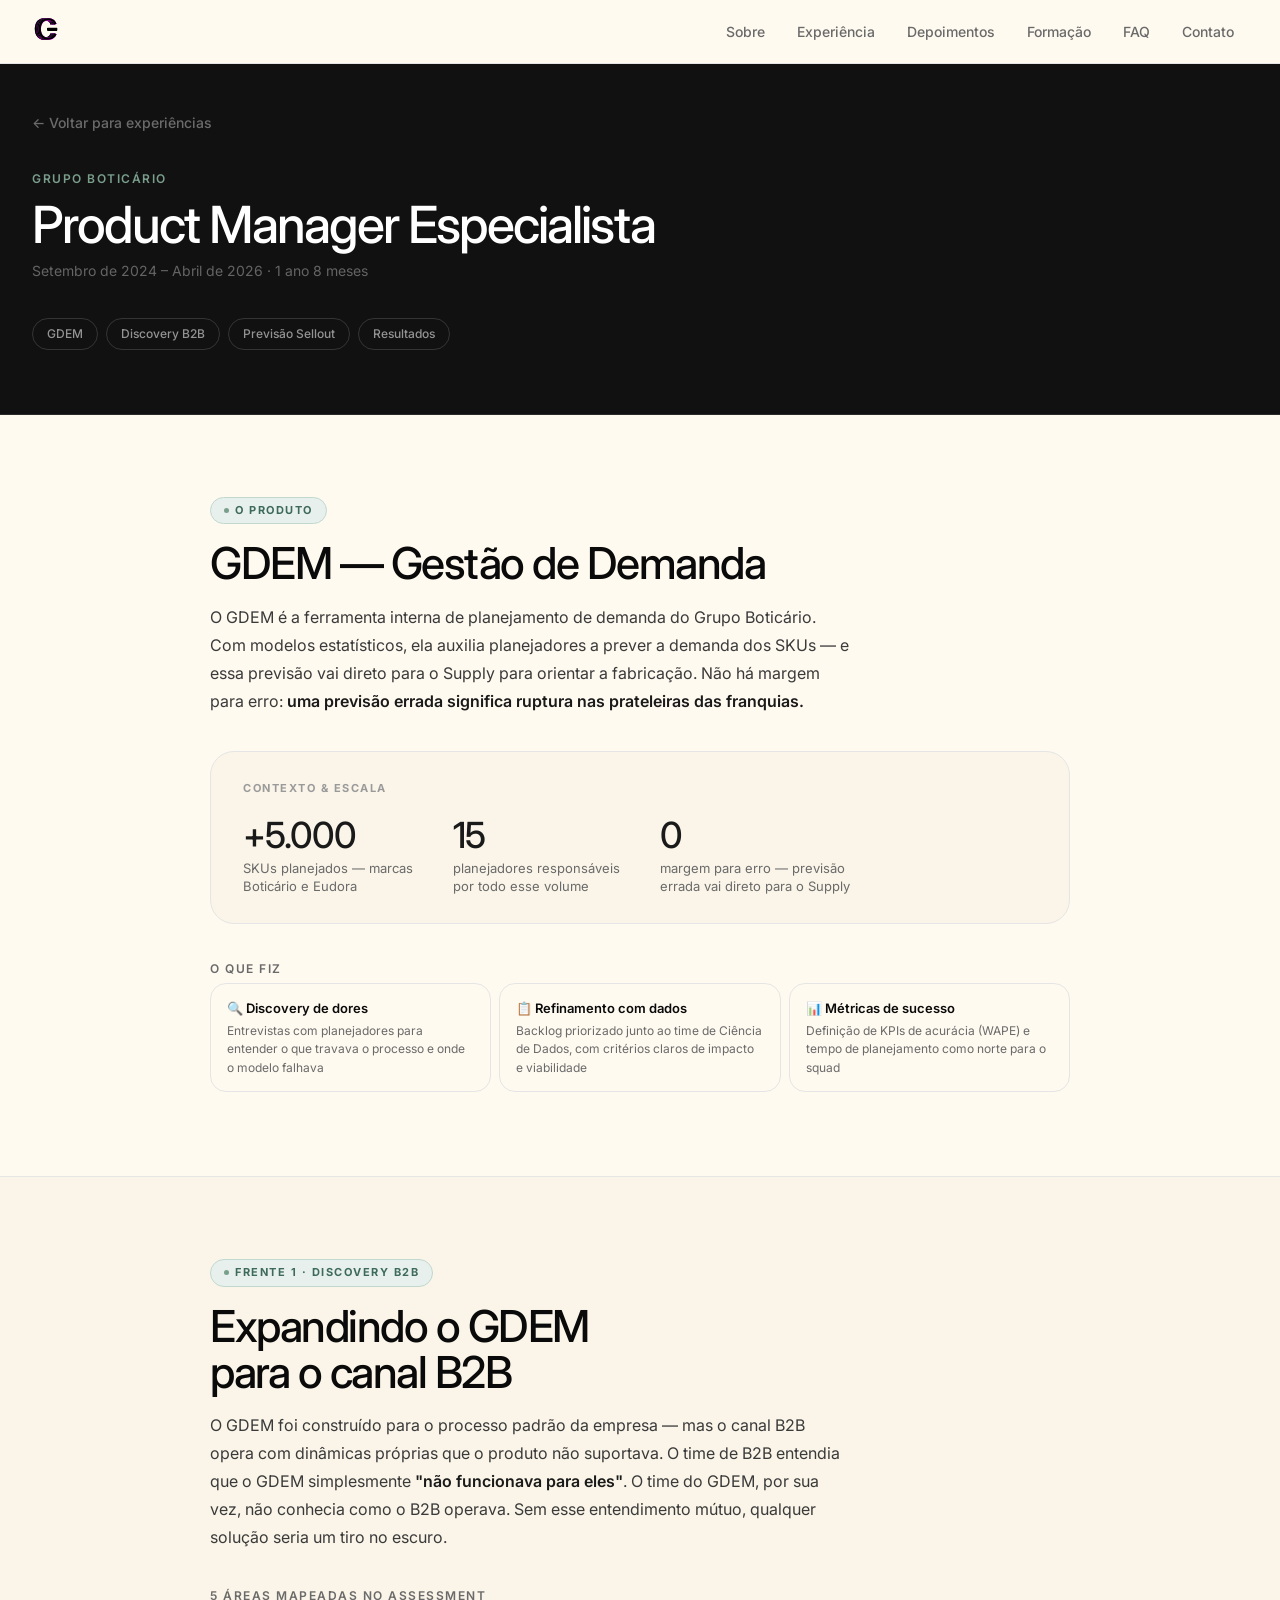
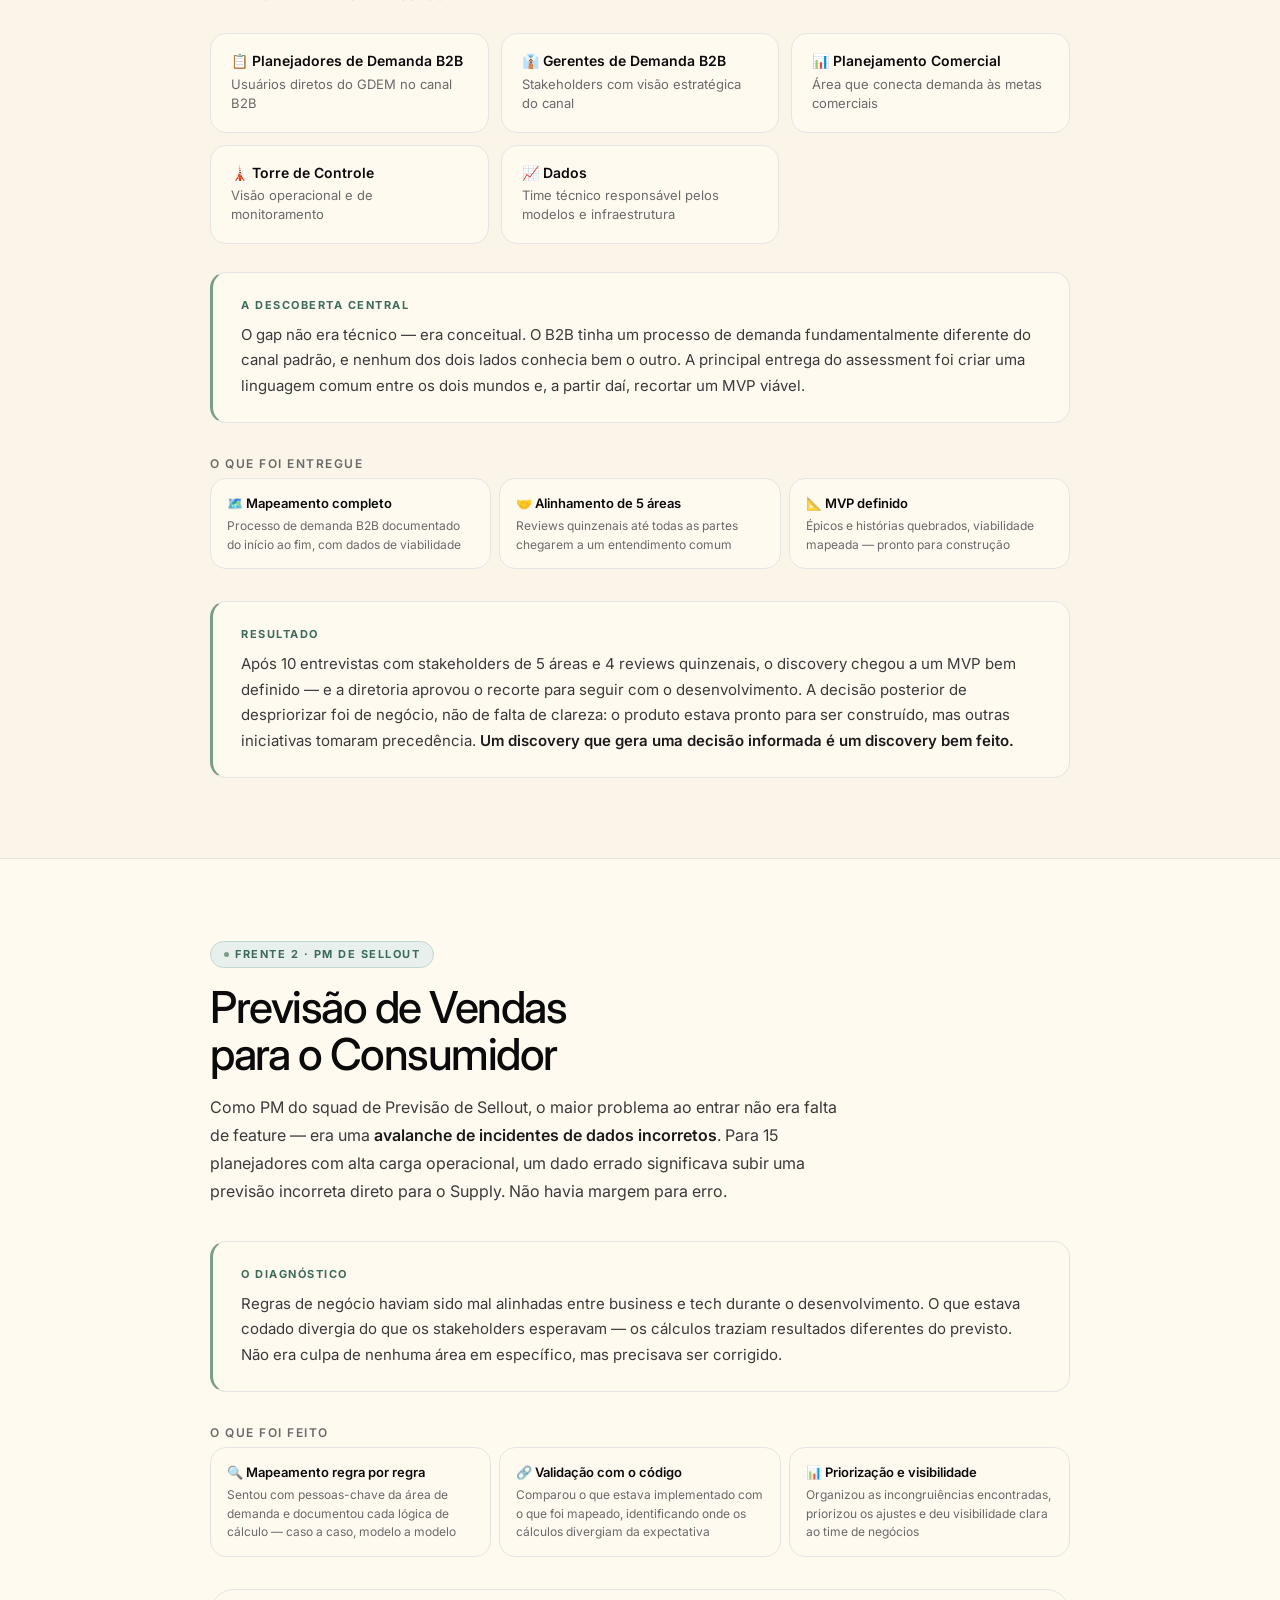
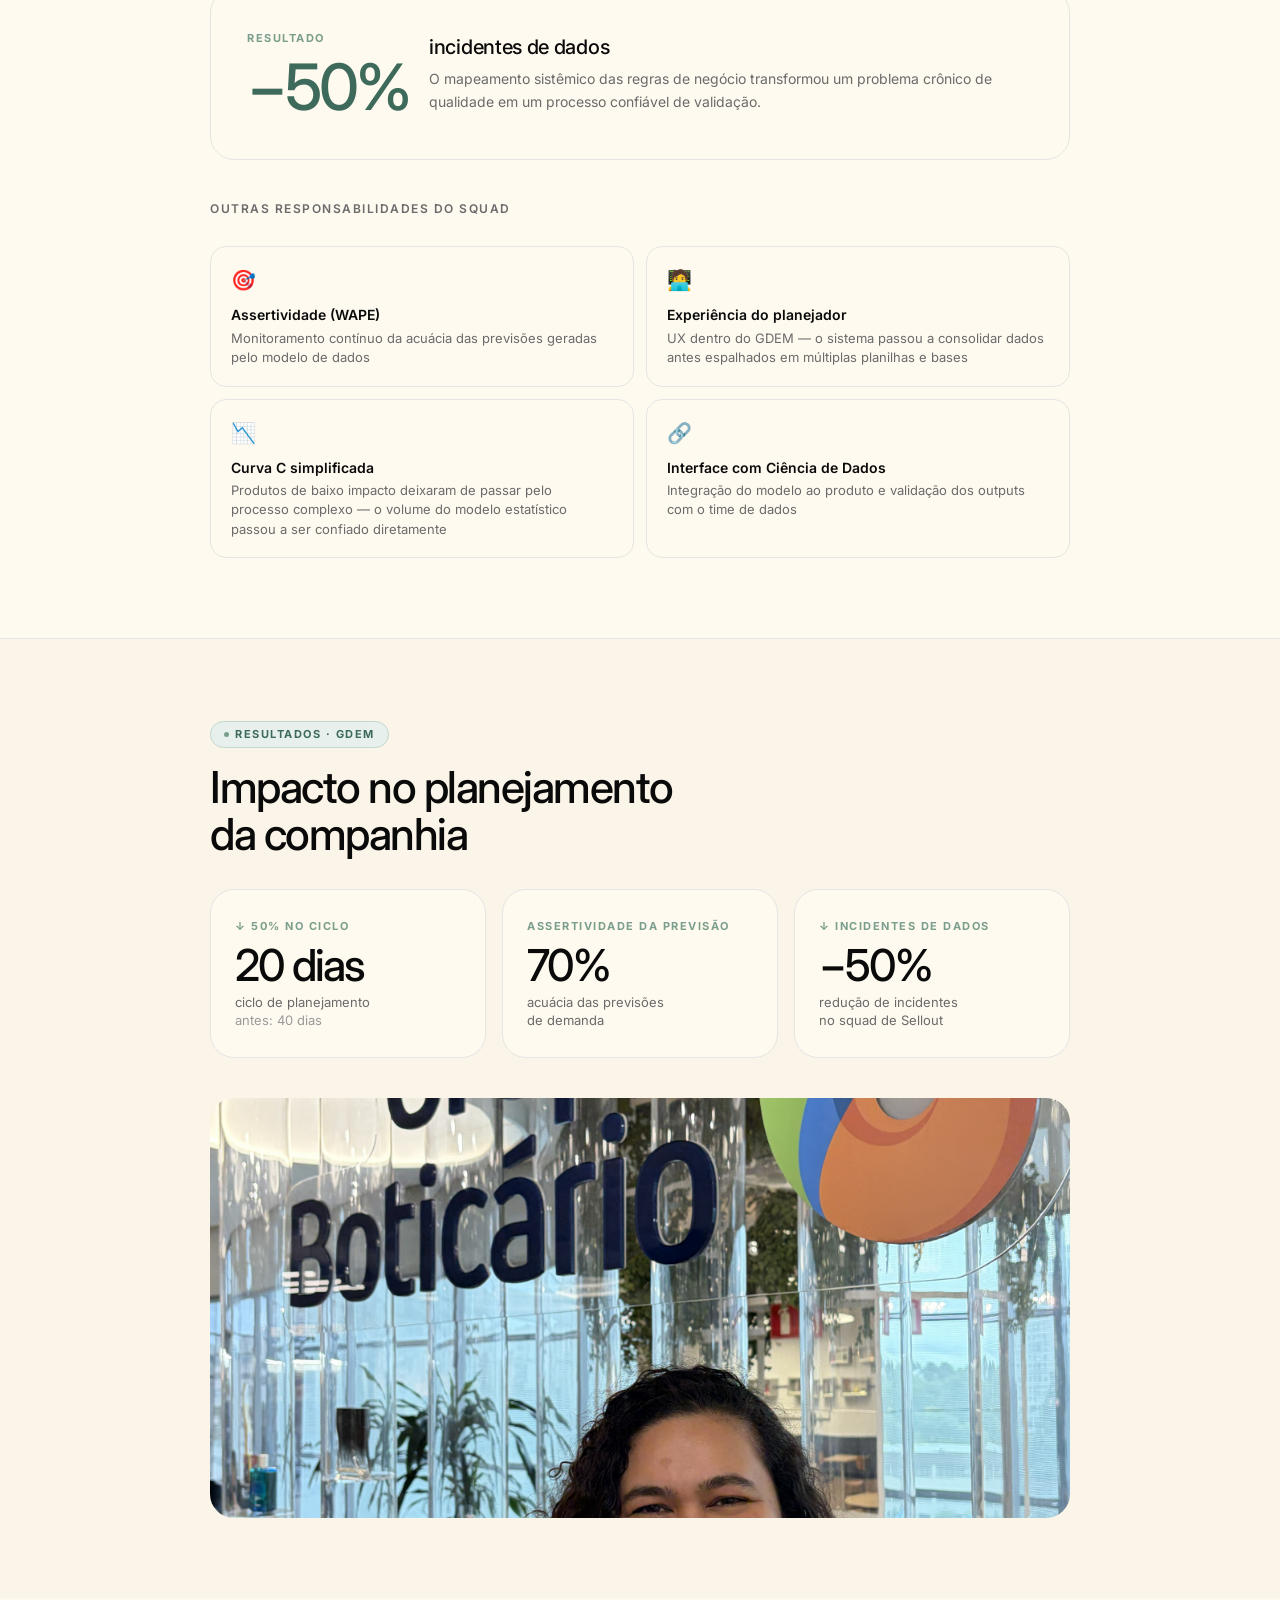
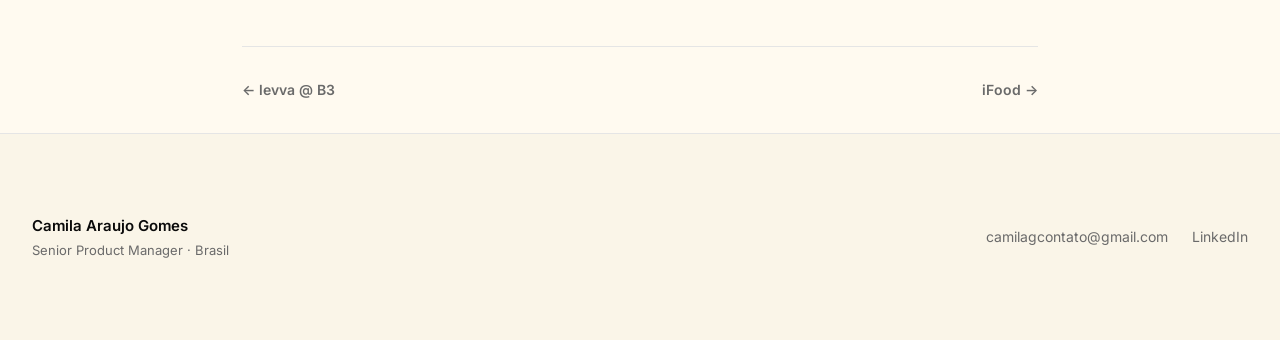
==== commit 4ad959af: "adiciona foto-boticario e foto-grupoifood (convertidas de HEIC) - boticario: foto ao final da seção " ====
--- a/pages/boticario.html
+++ b/pages/boticario.html
@@ -262,6 +262,12 @@
           </div>
         </div>
 
+        <img
+          src="../images/foto-boticario.jpg"
+          alt="Grupo Botic&aacute;rio"
+          style="width:100%; border-radius: var(--r-xl); margin-top: 40px; display:block; object-fit:cover; max-height: 420px;"
+        >
+
       </div>
     </div>
   </section>
--- a/css/style.css
+++ b/css/style.css
@@ -98,21 +98,67 @@
 }
 .nav-links a:hover { color: var(--ink); background: var(--surface-card); }
 
+/* Dropdown */
+.nav-item-has-dropdown { position: relative; }
+.nav-item-has-dropdown::after {
+  content: ''; position: absolute;
+  top: 100%; left: 0; width: 100%; height: 10px;
+}
+.nav-dropdown {
+  display: none; list-style: none;
+  position: absolute; top: calc(100% + 6px); left: 0; z-index: 200;
+  background: var(--canvas); border: 1px solid var(--hairline);
+  border-radius: var(--r-md); padding: 6px;
+  min-width: 190px;
+  box-shadow: 0 8px 24px rgba(0,0,0,.08);
+}
+.nav-item-has-dropdown:hover .nav-dropdown { display: block; }
+.nav-dropdown a {
+  display: block; padding: 8px 12px; border-radius: var(--r-sm);
+  font-size: 13px; color: var(--muted); white-space: nowrap;
+  background: none;
+}
+.nav-dropdown a:hover { color: var(--ink); background: var(--surface-card); }
+
+/* Mobile: dropdown fica visível inline quando menu está aberto */
+.nav-open .nav-dropdown {
+  display: block; position: static;
+  box-shadow: none; border: none; border-radius: 0;
+  padding: 0 0 4px 12px; background: transparent; min-width: auto;
+}
 
 /* =========================================
    HERO
 ========================================= */
 .hero {
   background: var(--canvas);
-  min-height: 100vh;
+  min-height: 100svh;
   display: flex; align-items: center;
   padding-top: 64px;
 }
 .hero::before { display: none; }
 
-.hero-content {
-  position: relative; max-width: var(--max-w); margin: 0 auto;
-  padding: var(--section-pad) 16px;
+.hero-inner {
+  width: 100%; max-width: var(--max-w); margin: 0 auto;
+  padding: 32px 16px 40px;
+  display: flex; flex-direction: column;
+}
+.hero-content { position: relative; }
+.hero-name-row {
+  display: flex; align-items: flex-start; gap: 16px;
+  margin-bottom: 28px;
+}
+.hero-name-row .hero-name { margin-bottom: 0; flex: 1; }
+.hero-photo-mobile {
+  width: 72px; height: 72px; flex-shrink: 0;
+  object-fit: cover; object-position: top center;
+  border-radius: 50%;
+  display: block;
+}
+.hero-photo-desktop { display: none; }
+.hero-photo-img {
+  object-fit: cover; object-position: top center;
+  display: block;
 }
 
 .hero-eyebrow {
@@ -148,6 +194,20 @@
 }
 
 .hero-actions { display: flex; gap: 12px; flex-wrap: wrap; }
+
+.hero-about {
+  margin-top: 48px; padding-top: 40px;
+  border-top: 1px solid var(--hairline);
+}
+.hero-about-label {
+  font-size: 11px; font-weight: 600; letter-spacing: 1.5px; text-transform: uppercase;
+  color: var(--muted); margin-bottom: 20px;
+}
+.hero-about p {
+  font-size: 16px; color: var(--body); line-height: 1.7; margin-bottom: 18px;
+}
+.hero-about p:last-child { margin-bottom: 0; }
+.hero-about strong { color: var(--body-strong); font-weight: 600; }
 
 /* =========================================
    BUTTONS
@@ -184,6 +244,16 @@
 /* =========================================
    ABOUT
 ========================================= */
+.about-layout {
+  display: flex; flex-direction: column; gap: 32px; align-items: flex-start;
+}
+.about-text { flex: 1; min-width: 0; }
+.about-video {
+  width: 100%; max-width: 320px;
+  border-radius: var(--r-xl);
+  display: block; object-fit: cover;
+  align-self: flex-start;
+}
 .about-text p {
   font-size: 16px; color: var(--body); line-height: 1.7; margin-bottom: 18px;
 }
@@ -310,6 +380,14 @@
 [data-company="boticario"] .exp-badge { background: #daeee7; color: #4a7060; }
 [data-company="ifood"]     .exp-badge { background: #fde8e8; color: #c0101e; }
 [data-company="early"]     .exp-badge { background: #fce9c8; color: #a06008; }
+
+/* Context tags */
+.exp-tags { display: flex; flex-wrap: wrap; gap: 6px; margin-top: 16px; }
+.exp-tag {
+  font-size: 11px; font-weight: 600; letter-spacing: 0.5px;
+  padding: 3px 10px; border-radius: var(--r-pill);
+  background: var(--surface-strong); color: var(--muted);
+}
 
 /* Bullet dots per company */
 [data-company="levva"]     .exp-highlights li::before { background: #002c63; }
@@ -809,6 +887,7 @@
 .hero-tagline { animation: fadeInUp .45s ease .25s both; }
 .hero-stats   { animation: fadeInUp .45s ease .35s both; }
 .hero-actions { animation: fadeInUp .45s ease .45s both; }
+.hero-about   { animation: fadeInUp .45s ease .55s both; }
 
 /* =========================================
    HAMBURGER MENU
@@ -853,9 +932,18 @@
 @media (min-width: 768px) {
   :root { --section-pad: 96px; }
   .container { padding: 0 32px; }
-  .hero-content { padding: var(--section-pad) 32px; }
+  .hero-inner {
+    display: grid; grid-template-columns: 1fr 300px;
+    gap: 56px; align-items: center;
+    padding: var(--section-pad) 32px;
+  }
+  .hero-name-row { display: block; margin-bottom: 0; }
+  .hero-name-row .hero-name { margin-bottom: 28px; }
+  .hero-photo-mobile { display: none; }
   .hero-name { letter-spacing: -2.5px; }
   .hero-stats { display: flex; gap: 48px; }
+  .hero-photo-desktop { display: block; }
+  .hero-photo-img { width: 100%; height: auto; border-radius: var(--r-xl); }
   .expertise-grid { grid-template-columns: repeat(2, 1fr); }
   .exp-card-bold { flex-direction: row; }
   .exp-card-bold-logo {
@@ -865,6 +953,8 @@
   }
   .exp-card-bold-content { padding: 36px 40px; border-left: 1px solid var(--hairline); border-top: none; }
   .edu-grid { grid-template-columns: 1fr 1fr; gap: 48px; }
+  .about-layout { flex-direction: row; align-items: flex-start; gap: 56px; }
+  .about-video { width: 300px; flex-shrink: 0; max-width: none; }
   .nav-inner { padding: 0 32px; }
   .footer-inner { flex-direction: row; text-align: left; justify-content: space-between; padding: 0 32px; }
   .footer-links { flex-direction: row; align-items: center; gap: 24px; }
@@ -1015,23 +1105,35 @@
   gap: 16px;
 }
 
-.testimonial-card {
-  padding: 32px 28px;
-  background: var(--canvas);
-  border: 1px solid var(--hairline);
-  border-radius: var(--r-xl);
-  display: flex; flex-direction: column; justify-content: space-between;
-  gap: 24px;
-}
-
-.testimonial-quote {
-  font-size: 15px; color: var(--body); line-height: 1.75;
-  font-style: normal;
-}
-
-.testimonial-author {
-  font-size: 13px; font-weight: 600; color: var(--muted);
-}
+/* LinkedIn-style testimonial cards */
+.li-card {
+  background: #fff;
+  border: 1px solid #e0e0e0;
+  border-radius: var(--r-lg);
+  padding: 20px;
+  box-shadow: 0 2px 8px rgba(0,0,0,.06);
+}
+.li-card-header {
+  display: flex; align-items: flex-start; gap: 12px;
+  margin-bottom: 14px;
+}
+.li-avatar {
+  width: 48px; height: 48px; border-radius: 50%; flex-shrink: 0;
+  display: flex; align-items: center; justify-content: center;
+  font-size: 13px; font-weight: 700; color: #fff; letter-spacing: 0;
+}
+.li-author-info { flex: 1; min-width: 0; }
+.li-author-name { font-size: 15px; font-weight: 600; color: #1a1a1a; margin-bottom: 2px; }
+.li-author-meta { font-size: 13px; color: #666; }
+.li-degree { color: #0a66c2; font-weight: 600; }
+.li-logo {
+  width: 26px; height: 26px; border-radius: 4px;
+  background: #0a66c2; color: #fff;
+  display: flex; align-items: center; justify-content: center;
+  font-size: 15px; font-weight: 800; font-family: 'Georgia', serif;
+  flex-shrink: 0; letter-spacing: -1px;
+}
+.li-text { font-size: 14px; color: #333; line-height: 1.65; }
 
 
 /* =========================================
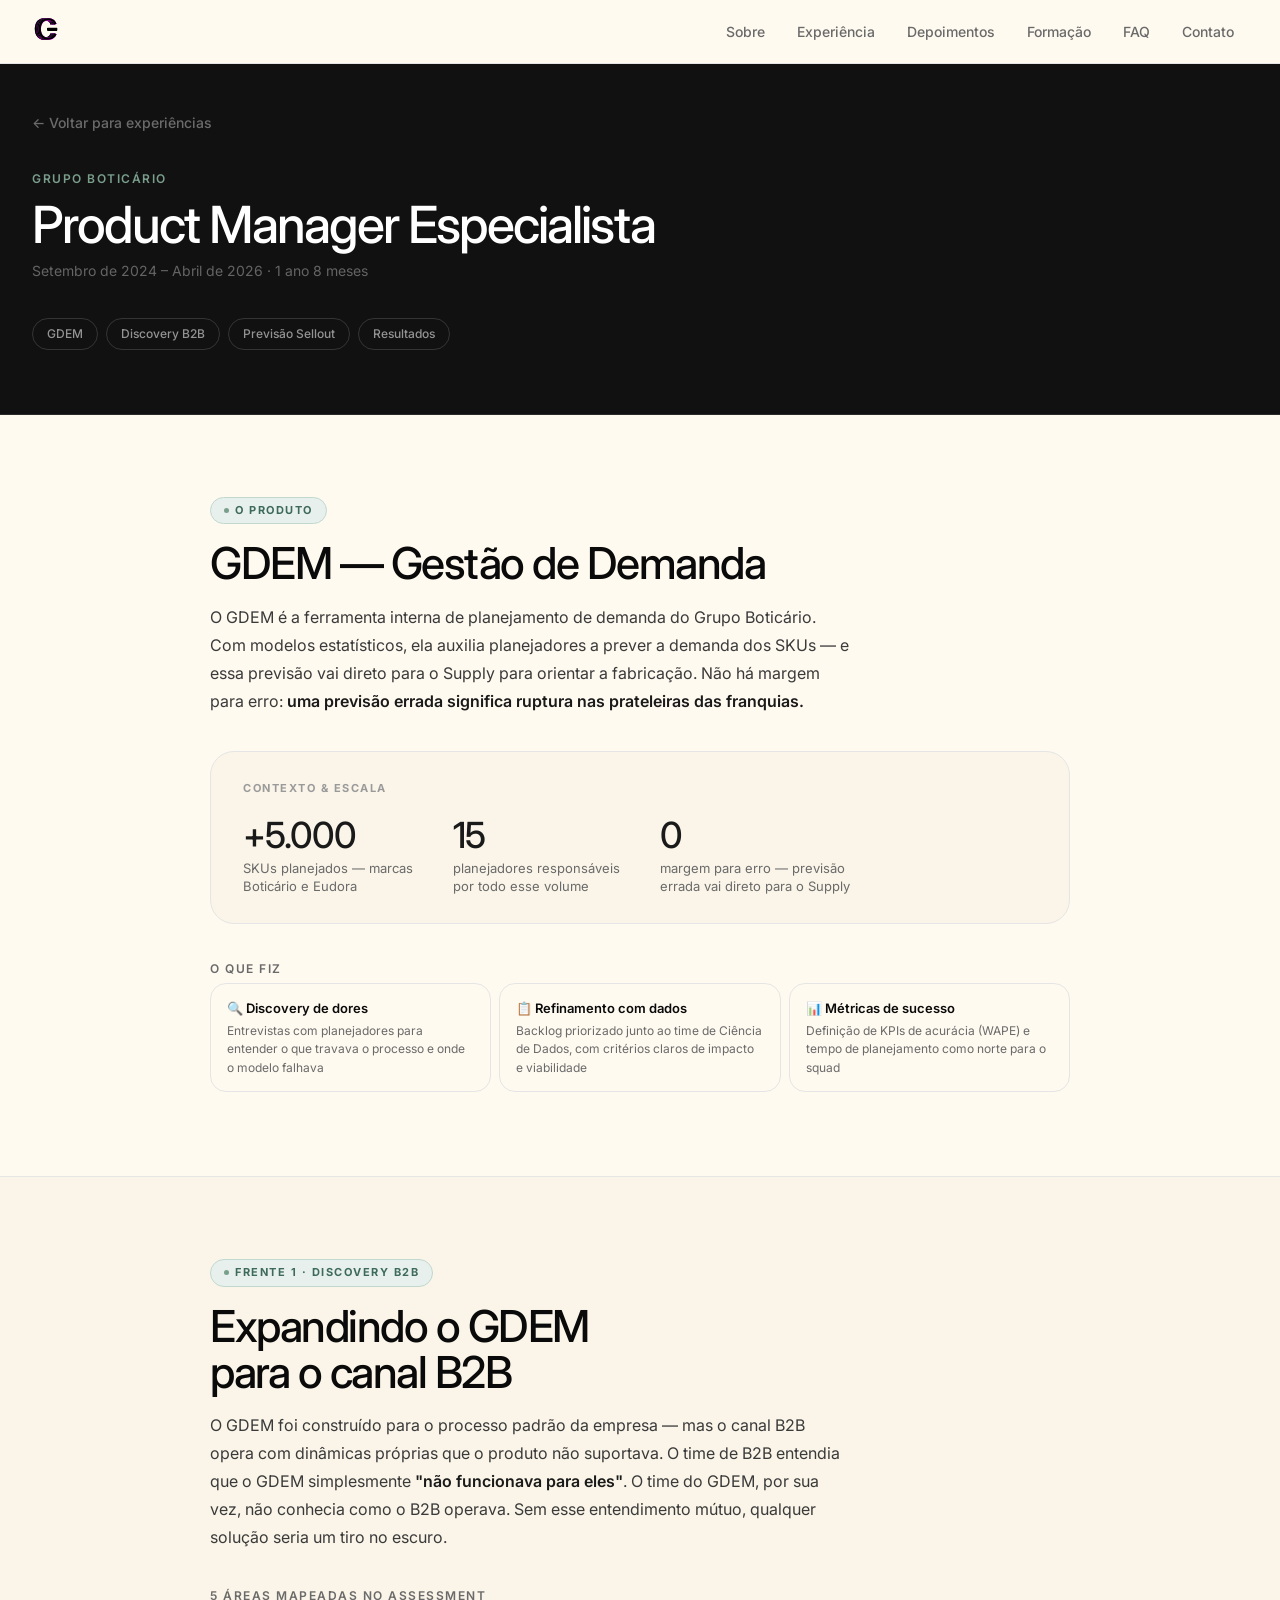
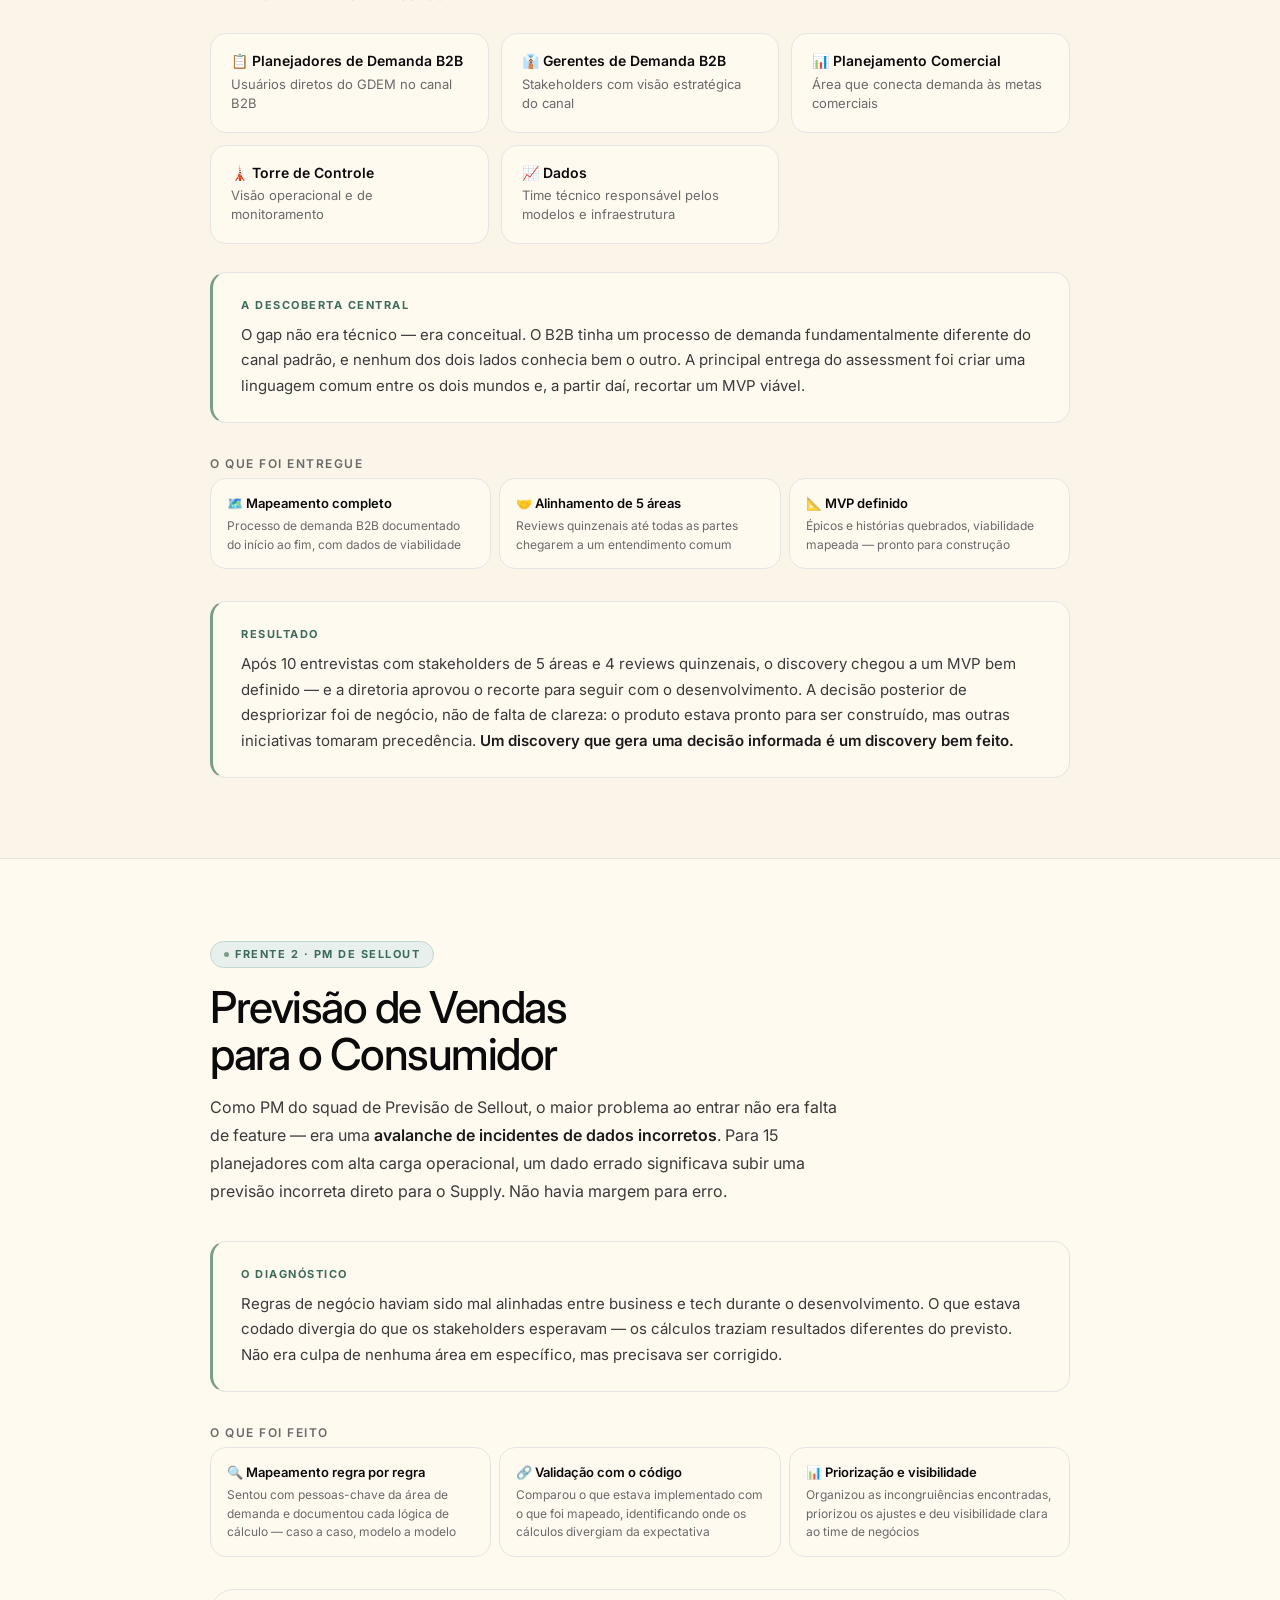
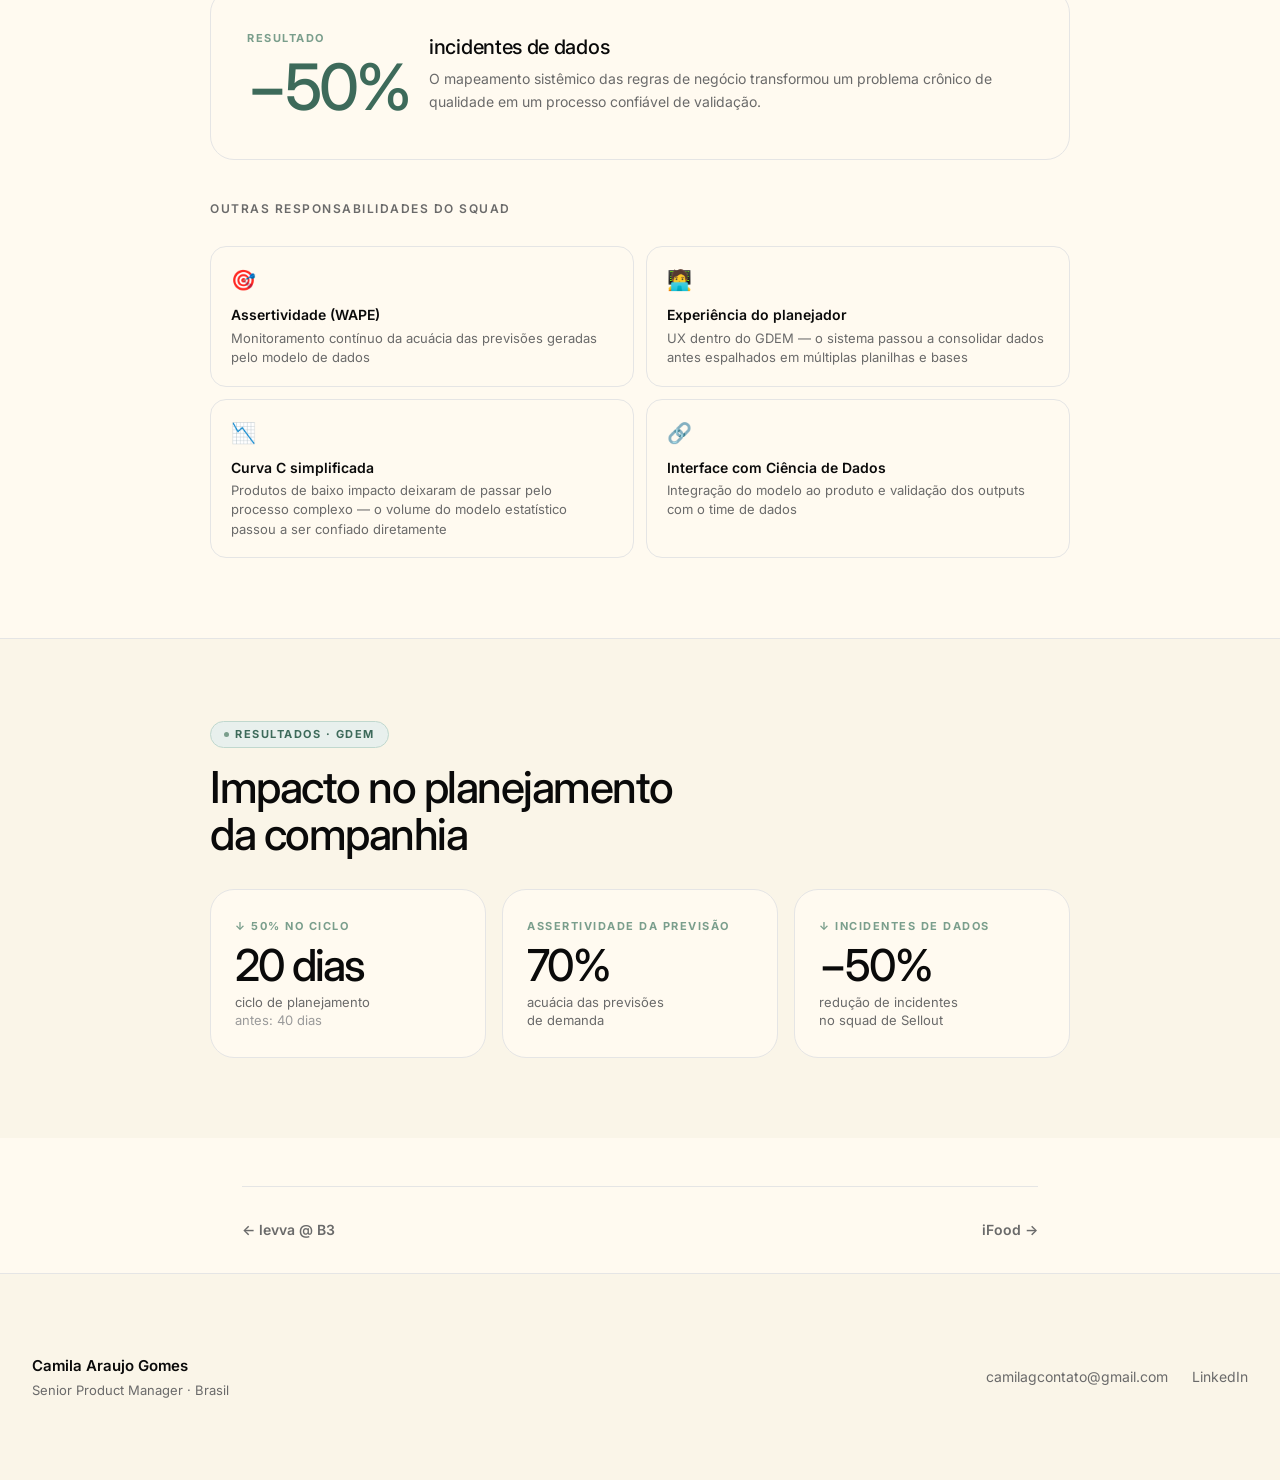
==== commit 551e677e: "alterna fundos das seções; vídeo oculto no mobile; remove fotos seções: alt/base/alt/base/alt de for" ====
--- a/pages/boticario.html
+++ b/pages/boticario.html
@@ -262,11 +262,6 @@
           </div>
         </div>
 
-        <img
-          src="../images/foto-boticario.jpg"
-          alt="Grupo Botic&aacute;rio"
-          style="width:100%; border-radius: var(--r-xl); margin-top: 40px; display:block; object-fit:cover; max-height: 420px;"
-        >
 
       </div>
     </div>
--- a/css/style.css
+++ b/css/style.css
@@ -249,10 +249,7 @@
 }
 .about-text { flex: 1; min-width: 0; }
 .about-video {
-  width: 100%; max-width: 320px;
-  border-radius: var(--r-xl);
-  display: block; object-fit: cover;
-  align-self: flex-start;
+  display: none;
 }
 .about-text p {
   font-size: 16px; color: var(--body); line-height: 1.7; margin-bottom: 18px;
@@ -954,7 +951,7 @@
   .exp-card-bold-content { padding: 36px 40px; border-left: 1px solid var(--hairline); border-top: none; }
   .edu-grid { grid-template-columns: 1fr 1fr; gap: 48px; }
   .about-layout { flex-direction: row; align-items: flex-start; gap: 56px; }
-  .about-video { width: 300px; flex-shrink: 0; max-width: none; }
+  .about-video { display: block; width: 220px; flex-shrink: 0; border-radius: var(--r-xl); object-fit: cover; align-self: flex-start; }
   .nav-inner { padding: 0 32px; }
   .footer-inner { flex-direction: row; text-align: left; justify-content: space-between; padding: 0 32px; }
   .footer-links { flex-direction: row; align-items: center; gap: 24px; }
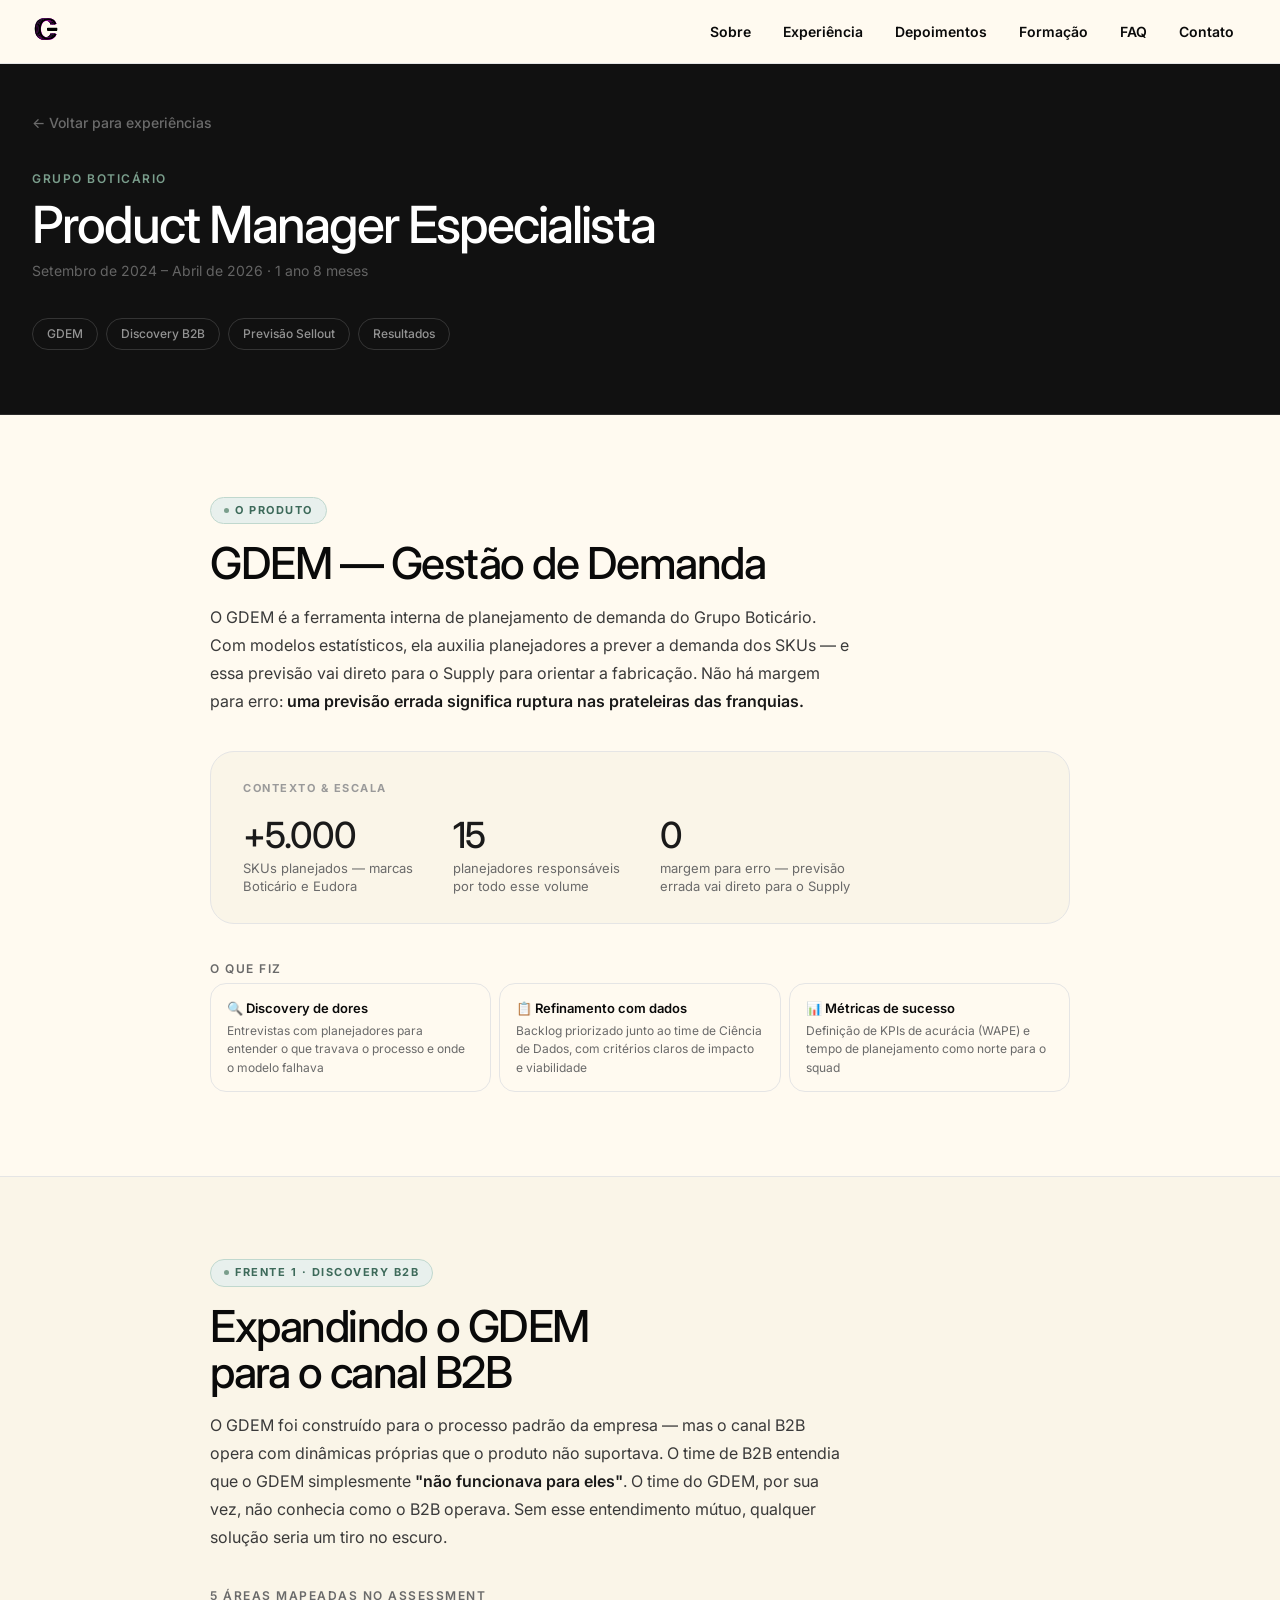
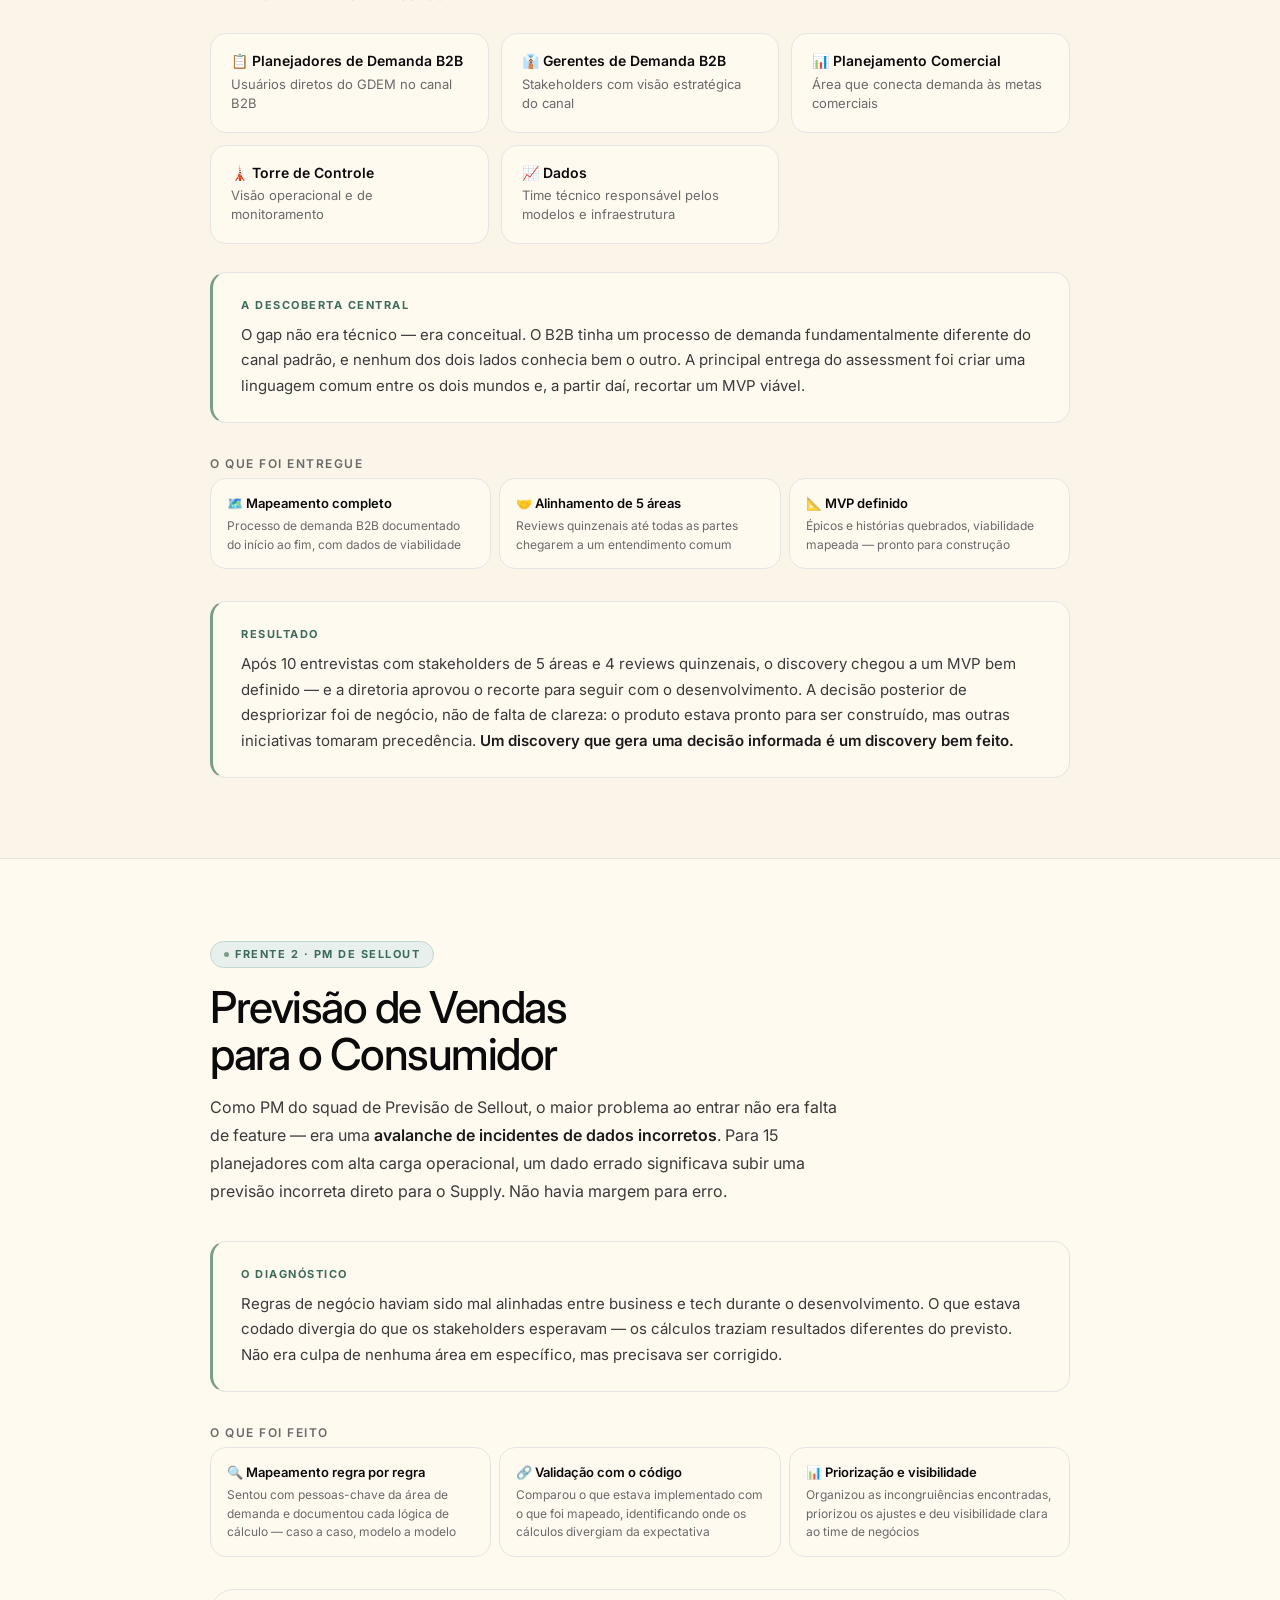
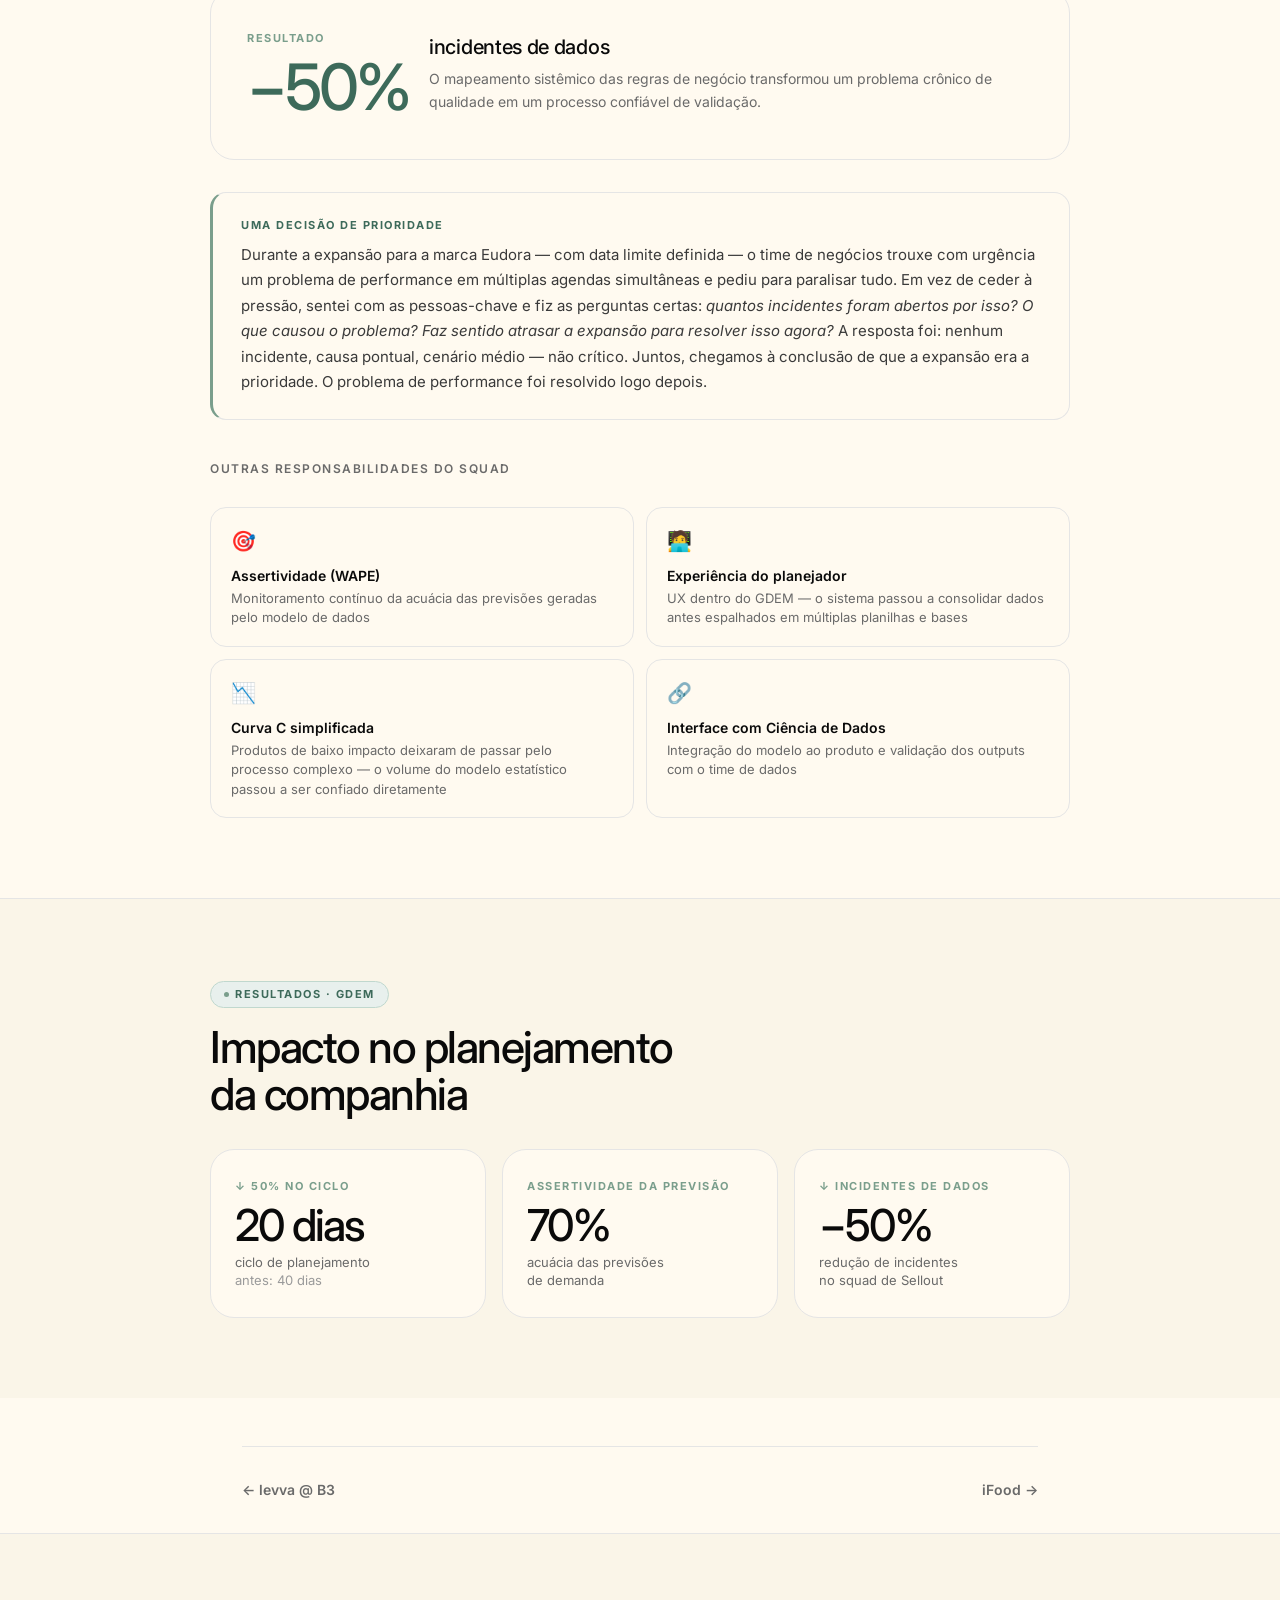
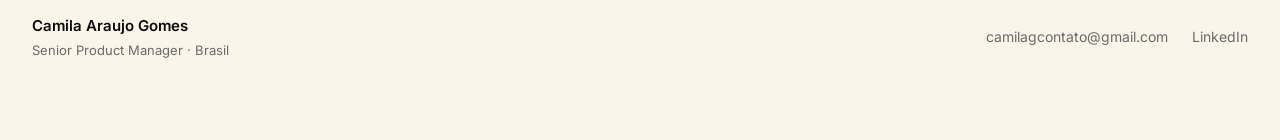
==== commit 07d02245: "SEO/GEO, mobile-first nav e melhorias de conteúdo - Mobile-first: nav refatorada de max-width para m" ====
--- a/pages/boticario.html
+++ b/pages/boticario.html
@@ -8,6 +8,19 @@
   <link href="https://fonts.googleapis.com/css2?family=Inter:wght@300;400;500;600;700;800&display=swap" rel="stylesheet">
   <link rel="stylesheet" href="../css/style.css">
   <link rel="icon" type="image/svg+xml" href="../images/logo.svg">
+  <meta name="description" content="PM Especialista no Grupo Boticário — GDEM, gestão de demanda para +5.000 SKUs com modelos estatísticos. Incidentes reduzidos em 50%, ciclo de planejamento de 40 para 20 dias.">
+  <link rel="canonical" href="https://camilagomes.me/pages/boticario.html">
+  <meta property="og:type" content="article">
+  <meta property="og:site_name" content="Camila Araujo Gomes">
+  <meta property="og:title" content="Grupo Boticário · Camila Araujo Gomes">
+  <meta property="og:description" content="PM Especialista no Grupo Boticário — GDEM, gestão de demanda para +5.000 SKUs com modelos estatísticos. Incidentes reduzidos em 50%, ciclo de planejamento de 40 para 20 dias.">
+  <meta property="og:url" content="https://camilagomes.me/pages/boticario.html">
+  <meta property="og:image" content="https://camilagomes.me/images/foto-camila.jpeg">
+  <meta property="og:locale" content="pt_BR">
+  <meta name="twitter:card" content="summary_large_image">
+  <meta name="twitter:title" content="Grupo Boticário · Camila Araujo Gomes">
+  <meta name="twitter:description" content="PM Especialista no Grupo Boticário — GDEM, gestão de demanda para +5.000 SKUs com modelos estatísticos. Incidentes reduzidos em 50%, ciclo de planejamento de 40 para 20 dias.">
+  <meta name="twitter:image" content="https://camilagomes.me/images/foto-camila.jpeg">
 </head>
 <body>
 
@@ -209,6 +222,13 @@
           </div>
         </div>
 
+        <div class="insight-block" style="border-left-color:#7a9e8c; margin-top:32px;">
+          <p class="insight-block-label" style="color:#3d6a5a;">Uma decis&atilde;o de prioridade</p>
+          <p class="insight-block-text">
+            Durante a expans&atilde;o para a marca Eudora &mdash; com data limite definida &mdash; o time de neg&oacute;cios trouxe com urg&ecirc;ncia um problema de performance em m&uacute;ltiplas agendas simult&acirc;neas e pediu para paralisar tudo. Em vez de ceder &agrave; press&atilde;o, sentei com as pessoas-chave e fiz as perguntas certas: <em>quantos incidentes foram abertos por isso? O que causou o problema? Faz sentido atrasar a expans&atilde;o para resolver isso agora?</em> A resposta foi: nenhum incidente, causa pontual, cen&aacute;rio m&eacute;dio &mdash; n&atilde;o cr&iacute;tico. Juntos, chegamos &agrave; conclus&atilde;o de que a expans&atilde;o era a prioridade. O problema de performance foi resolvido logo depois.
+          </p>
+        </div>
+
         <p class="edu-subsection-label" style="margin-bottom:8px; margin-top:40px;">Outras responsabilidades do squad</p>
         <div class="feature-grid" style="grid-template-columns: repeat(2, 1fr);">
           <div class="feature-card">
--- a/css/style.css
+++ b/css/style.css
@@ -70,7 +70,7 @@
 ========================================= */
 .container { max-width: var(--max-w); margin: 0 auto; padding: 0 16px; }
 .section    { padding: var(--section-pad) 0; }
-.section-alt { background: var(--surface-soft); }
+.section-alt { background: transparent; }
 
 /* =========================================
    NAVIGATION
@@ -90,10 +90,20 @@
   font-size: 14px; font-weight: 600; color: var(--ink); letter-spacing: 0;
 }
 .nav-logo span { color: var(--muted); font-weight: 500; }
-.nav-links { display: flex; gap: 4px; list-style: none; }
+.nav-links {
+  display: none;
+  position: fixed; top: 64px; left: 0; right: 0;
+  background: var(--canvas); border-top: 1px solid var(--hairline);
+  flex-direction: column; list-style: none;
+  padding: 12px 16px 20px; gap: 2px;
+  box-shadow: 0 8px 24px rgba(0,0,0,.06);
+  z-index: 99;
+}
+.nav-open .nav-links { display: flex; }
+.nav-open .nav-dropdown { display: none; }
 .nav-links a {
-  color: var(--muted); font-size: 14px; font-weight: 500;
-  padding: 6px 14px; border-radius: var(--r-pill);
+  color: var(--ink); font-size: 15px; font-weight: 600;
+  padding: 14px 16px; border-radius: var(--r-pill);
   transition: color .15s, background .15s;
 }
 .nav-links a:hover { color: var(--ink); background: var(--surface-card); }
@@ -177,10 +187,14 @@
 
 .hero-tagline {
   font-size: 18px;
-  color: var(--body); max-width: 560px; margin-bottom: 48px;
+  color: var(--body); max-width: 560px; margin-bottom: 16px;
   font-weight: 400; line-height: 1.55;
 }
 .hero-tagline strong { color: var(--body-strong); font-weight: 600; }
+.hero-intent {
+  font-size: 13px; color: var(--muted); font-style: italic;
+  max-width: 480px; margin-bottom: 40px; line-height: 1.5;
+}
 
 .hero-stats { display: grid; grid-template-columns: repeat(2, 1fr); gap: 24px; margin-bottom: 48px; }
 .stat { display: flex; flex-direction: column; gap: 6px; }
@@ -251,10 +265,10 @@
 .about-video {
   display: none;
 }
-.about-text p {
+.about-text > p {
   font-size: 16px; color: var(--body); line-height: 1.7; margin-bottom: 18px;
 }
-.about-text p:last-child { margin-bottom: 0; }
+.about-text > p:last-child { margin-bottom: 0; }
 .about-text strong { color: var(--body-strong); font-weight: 600; }
 
 /* =========================================
@@ -302,21 +316,26 @@
 .exp-stack { display: flex; flex-direction: column; gap: 16px; }
 .exp-card-bold {
   display: flex; flex-direction: column; align-items: stretch;
-  background: var(--canvas); border: 1px solid var(--hairline);
+  background: #fff; border: 1px solid var(--hairline);
   border-radius: var(--r-xl); overflow: hidden;
-  transition: transform .2s, box-shadow .2s;
+  transition: transform .2s, box-shadow .2s, background .2s;
   color: inherit;
 }
 .exp-card-bold:hover {
   transform: translateY(-2px);
-  box-shadow: 0 10px 32px rgba(0,0,0,.08);
-}
-
-.exp-card-bold-logo {
-  width: 100%; height: 56px; flex-shrink: 0;
-  display: flex; align-items: center; justify-content: center;
-  font-size: 11px; font-weight: 700; letter-spacing: 2px; text-transform: uppercase;
-  writing-mode: horizontal-tb; transform: none;
+  box-shadow: 0 12px 36px rgba(0,0,0,.10);
+  background: #f4f1eb;
+}
+
+.exp-card-bold-banner {
+  width: 100%; flex-shrink: 0;
+  display: flex; align-items: center; justify-content: flex-start;
+  padding: 14px 20px;
+}
+
+.exp-card-bold-logo-img {
+  height: 24px; width: auto; object-fit: contain;
+  flex-shrink: 0; align-self: flex-start; margin-top: 2px;
 }
 
 .exp-card-bold-content {
@@ -331,12 +350,20 @@
 }
 
 .exp-card-bold-company {
-  font-size: clamp(22px, 5.5vw, 32px); font-weight: 500; color: var(--ink);
-  letter-spacing: -0.5px; line-height: 1.1; margin-bottom: 6px;
-}
-.exp-card-bold-hook { font-size: 14px; color: var(--muted); font-style: italic; margin-bottom: 10px; line-height: 1.5; }
-.exp-card-bold-role { font-size: 15px; color: var(--muted); font-weight: 500; margin-bottom: 3px; }
-.exp-card-bold-period { font-size: 13px; color: var(--muted-soft); }
+  font-size: clamp(20px, 4.5vw, 28px); font-weight: 600; color: #fff;
+  letter-spacing: -0.5px; line-height: 1.15;
+}
+.exp-card-bold-role { font-size: 15px; color: var(--ink); font-weight: 600; margin-bottom: 3px; }
+.exp-card-bold-period {
+  font-size: 12px; color: var(--muted-soft); margin-bottom: 6px;
+  display: flex; align-items: center; gap: 5px;
+}
+.exp-dot-atual {
+  display: inline-block; width: 7px; height: 7px; border-radius: 50%;
+  background: #002c63; flex-shrink: 0;
+}
+.exp-card-bold-context { font-size: 12px; color: var(--muted); font-weight: 500; margin-bottom: 6px; }
+.exp-card-bold-hook { font-size: 13px; color: var(--muted); font-style: italic; line-height: 1.5; }
 
 .exp-badge {
   display: inline-flex; align-items: center;
@@ -346,6 +373,7 @@
   color: var(--muted); white-space: nowrap; flex-shrink: 0;
 }
 
+
 .exp-highlights { list-style: none; display: flex; flex-direction: column; gap: 0; }
 .exp-highlights li {
   font-size: 15px; color: var(--body); padding: 9px 0 9px 16px;
@@ -359,18 +387,48 @@
   width: 5px; height: 5px; border-radius: 50%;
 }
 
+/* mini jornada iFood */
+.exp-card-arc {
+  display: flex; align-items: center; gap: 5px; flex-wrap: wrap;
+  margin-bottom: 3px;
+}
+.exp-card-arc-step {
+  font-size: 10px; font-weight: 600; color: var(--muted);
+  padding: 2px 8px; border-radius: 100px;
+  border: 1px solid rgba(0,0,0,.12);
+  white-space: nowrap;
+}
+.exp-card-arc-step--active {
+  color: #8a1020;
+  border-color: rgba(138,16,32,.25);
+  background: rgba(138,16,32,.06);
+}
+.exp-card-arc-gap { font-size: 9px; color: var(--muted); }
+
+.exp-card-bold-foot {
+  display: flex; justify-content: flex-end; align-items: center;
+  margin-top: auto; padding-top: 16px;
+  border-top: 1px solid var(--hairline-soft);
+}
+
 .exp-link {
-  display: inline-flex; align-items: center; gap: 6px;
+  display: inline-flex; align-items: center; gap: 4px;
   font-size: 14px; font-weight: 600; color: var(--ink);
-  transition: gap .15s; align-self: flex-end;
-}
-.exp-link:hover { gap: 10px; }
-
-/* Company logo block colors */
-[data-company="levva"]     .exp-card-bold-logo { background: #002c63; color: #fff; }
-[data-company="boticario"] .exp-card-bold-logo { background: #7a9e8c; color: #fff; }
-[data-company="ifood"]     .exp-card-bold-logo { background: #ea1d2c; color: #fff; }
-[data-company="early"]     .exp-card-bold-logo { background: #d4860f; color: #fff; }
+  transition: gap .2s;
+}
+.exp-link-label {
+  max-width: 0; overflow: hidden; opacity: 0; white-space: nowrap;
+  font-size: 14px; font-weight: 600;
+  transition: max-width .3s ease, opacity .25s;
+}
+.exp-card-bold:hover .exp-link-label { max-width: 120px; opacity: 1; }
+.exp-card-bold:hover .exp-link { gap: 6px; }
+
+/* Banner colors per company */
+[data-company="levva"]     .exp-card-bold-banner { background: #002c63; }
+[data-company="boticario"] .exp-card-bold-banner { background: #7a9e8c; }
+[data-company="ifood"]     .exp-card-bold-banner { background: #ea1d2c; }
+[data-company="early"]     .exp-card-bold-banner { background: #d4860f; }
 
 /* Badge colors per company */
 [data-company="levva"]     .exp-badge { background: #d0dff0; color: #002c63; }
@@ -385,6 +443,9 @@
   padding: 3px 10px; border-radius: var(--r-pill);
   background: var(--surface-strong); color: var(--muted);
 }
+.exp-tag--type {
+  background: var(--ink); color: var(--canvas);
+}
 
 /* Bullet dots per company */
 [data-company="levva"]     .exp-highlights li::before { background: #002c63; }
@@ -404,7 +465,7 @@
 }
 .edu-list { display: flex; flex-direction: column; gap: 12px; }
 .edu-item {
-  padding: 20px 24px; background: var(--canvas);
+  padding: 20px 24px; background: #fff;
   border: 1px solid var(--hairline); border-radius: var(--r-lg);
 }
 .edu-school { font-weight: 600; color: var(--ink); margin-bottom: 3px; font-size: 15px; }
@@ -414,7 +475,7 @@
 .cert-list { display: flex; flex-direction: column; gap: 8px; }
 .cert-item {
   display: flex; align-items: center; gap: 12px;
-  padding: 14px 18px; background: var(--canvas);
+  padding: 14px 18px; background: #fff;
   border: 1px solid var(--hairline); border-radius: var(--r-md);
 }
 .cert-dot {
@@ -882,6 +943,7 @@
 .hero-eyebrow { animation: fadeInUp .45s ease .05s both; }
 .hero-name    { animation: fadeInUp .45s ease .15s both; }
 .hero-tagline { animation: fadeInUp .45s ease .25s both; }
+.hero-intent  { animation: fadeInUp .45s ease .30s both; }
 .hero-stats   { animation: fadeInUp .45s ease .35s both; }
 .hero-actions { animation: fadeInUp .45s ease .45s both; }
 .hero-about   { animation: fadeInUp .45s ease .55s both; }
@@ -890,7 +952,7 @@
    HAMBURGER MENU
 ========================================= */
 .nav-hamburger {
-  display: none;
+  display: flex;
   flex-direction: column; justify-content: center; gap: 5px;
   width: 40px; height: 40px;
   background: none; border: none; cursor: pointer;
@@ -907,26 +969,20 @@
 .nav-open .nav-hamburger span:nth-child(2) { opacity: 0; }
 .nav-open .nav-hamburger span:nth-child(3) { transform: translateY(-7px) rotate(-45deg); }
 
-@media (max-width: 767px) {
-  .nav-hamburger { display: flex; }
+/* =========================================
+   RESPONSIVE — MOBILE FIRST (min-width)
+========================================= */
+@media (min-width: 768px) {
+  .nav-hamburger { display: none; }
   .nav-links {
-    display: none;
-    position: fixed; top: 64px; left: 0; right: 0;
-    background: var(--canvas);
-    border-top: 1px solid var(--hairline);
-    flex-direction: column;
-    padding: 12px 16px 20px; gap: 2px;
-    box-shadow: 0 8px 24px rgba(0,0,0,.06);
-    z-index: 99;
+    display: flex;
+    position: static;
+    background: none; border-top: none;
+    flex-direction: row;
+    padding: 0; gap: 4px;
+    box-shadow: none; z-index: auto;
   }
-  .nav-open .nav-links { display: flex; }
-  .nav-links a { padding: 14px 16px; font-size: 15px; }
-}
-
-/* =========================================
-   RESPONSIVE — MOBILE FIRST (min-width)
-========================================= */
-@media (min-width: 768px) {
+  .nav-links a { padding: 6px 14px; font-size: 14px; }
   :root { --section-pad: 96px; }
   .container { padding: 0 32px; }
   .hero-inner {
@@ -943,15 +999,27 @@
   .hero-photo-img { width: 100%; height: auto; border-radius: var(--r-xl); }
   .expertise-grid { grid-template-columns: repeat(2, 1fr); }
   .exp-card-bold { flex-direction: row; }
-  .exp-card-bold-logo {
-    width: 104px; height: auto;
-    writing-mode: vertical-lr; text-orientation: mixed;
-    transform: rotate(180deg); font-size: 12px; letter-spacing: 1.5px;
+  .exp-card-bold-banner {
+    width: 52px; flex-shrink: 0; height: auto;
+    justify-content: center; align-items: center;
+    padding: 32px 0;
+    writing-mode: vertical-lr;
+    text-orientation: mixed;
+    transform: rotate(180deg);
   }
-  .exp-card-bold-content { padding: 36px 40px; border-left: 1px solid var(--hairline); border-top: none; }
+  .exp-card-bold-company { font-size: 14px; font-weight: 700; letter-spacing: 1.5px; text-transform: uppercase; }
+  .exp-card-bold-content {
+    border-top: none; border-left: 1px solid var(--hairline);
+    padding: 28px 32px;
+  }
+  .exp-card-bold-logo-img { height: 30px; }
+  .exp-highlights li { font-size: 16px; }
+  .exp-card-arc-step { font-size: 11px; padding: 3px 10px; }
+  .exp-badge { font-size: 12px; padding: 5px 14px; }
   .edu-grid { grid-template-columns: 1fr 1fr; gap: 48px; }
   .about-layout { flex-direction: row; align-items: flex-start; gap: 56px; }
-  .about-video { display: block; width: 220px; flex-shrink: 0; border-radius: var(--r-xl); object-fit: cover; align-self: flex-start; }
+  .about-video-wrap { width: 220px; flex-shrink: 0; align-self: stretch; border-radius: var(--r-xl); overflow: hidden; }
+  .about-video { display: block; width: 100%; height: 100%; object-fit: cover; }
   .nav-inner { padding: 0 32px; }
   .footer-inner { flex-direction: row; text-align: left; justify-content: space-between; padding: 0 32px; }
   .footer-links { flex-direction: row; align-items: center; gap: 24px; }
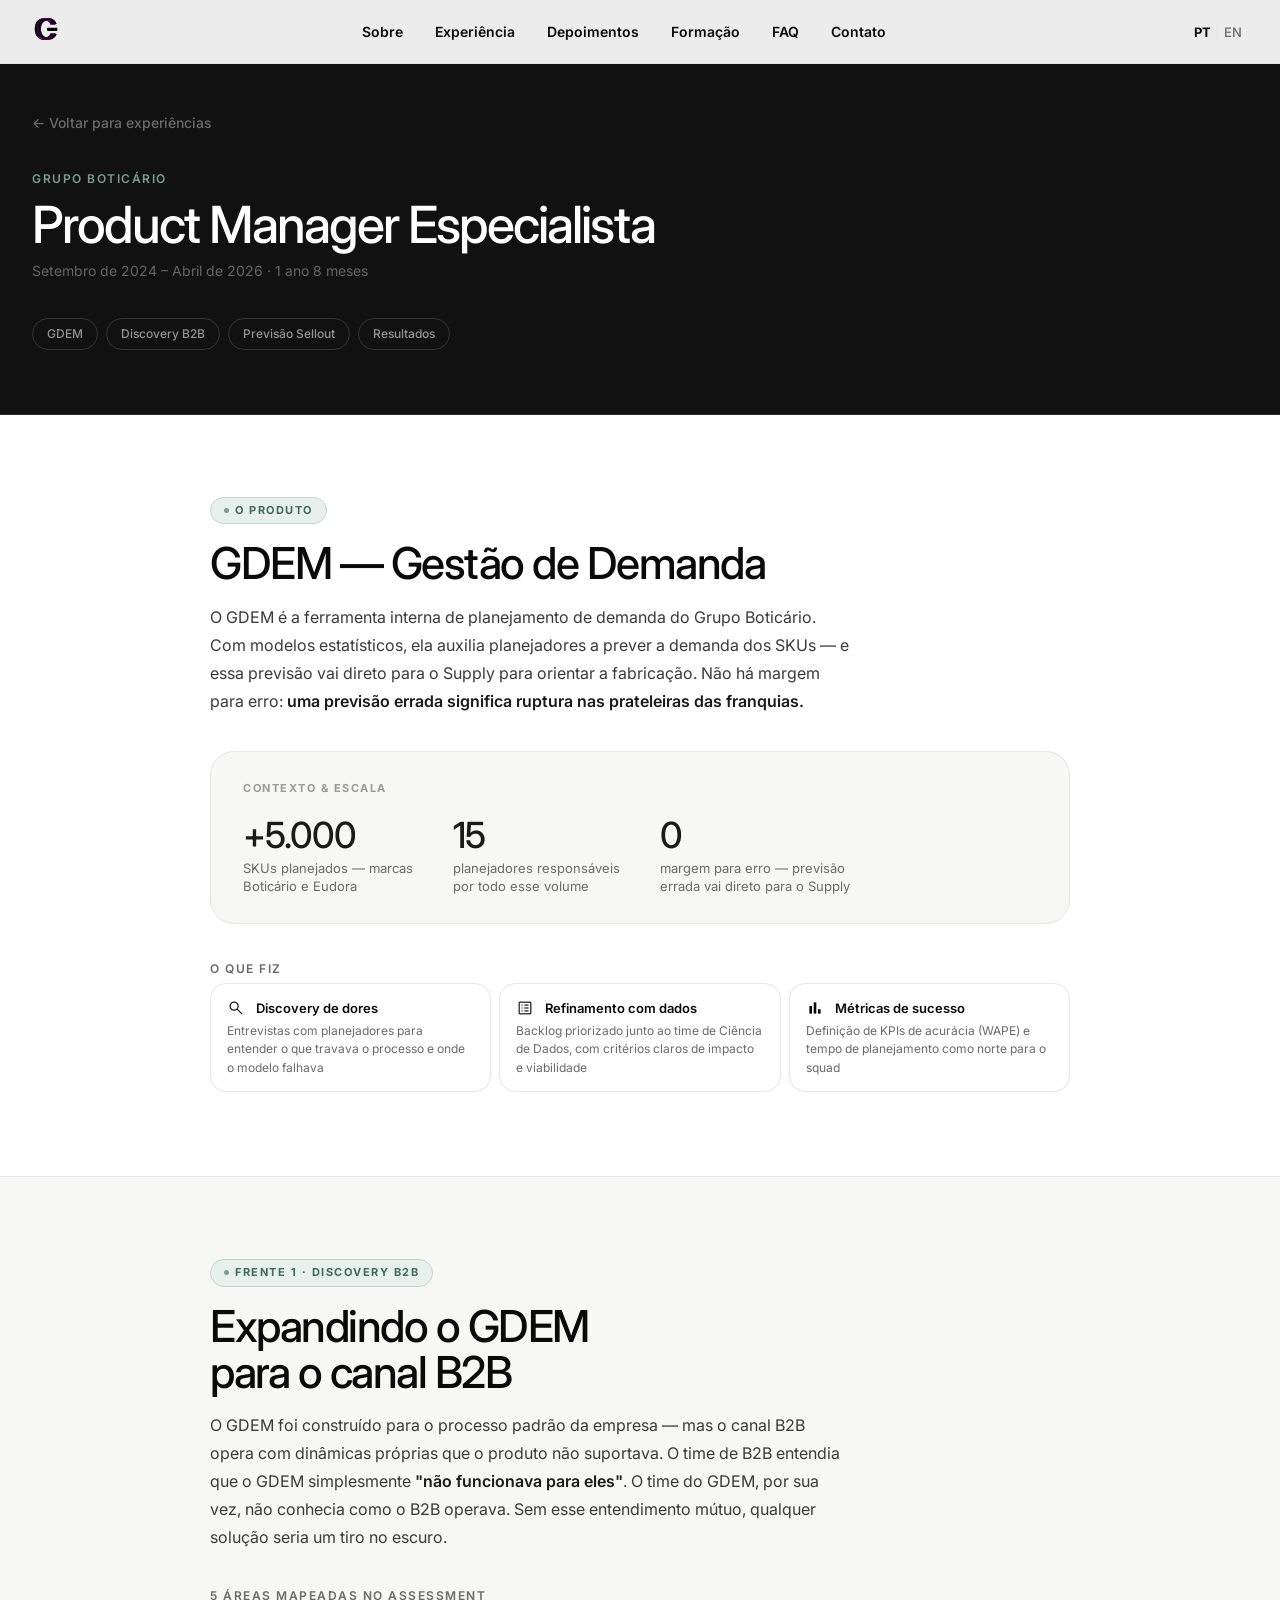
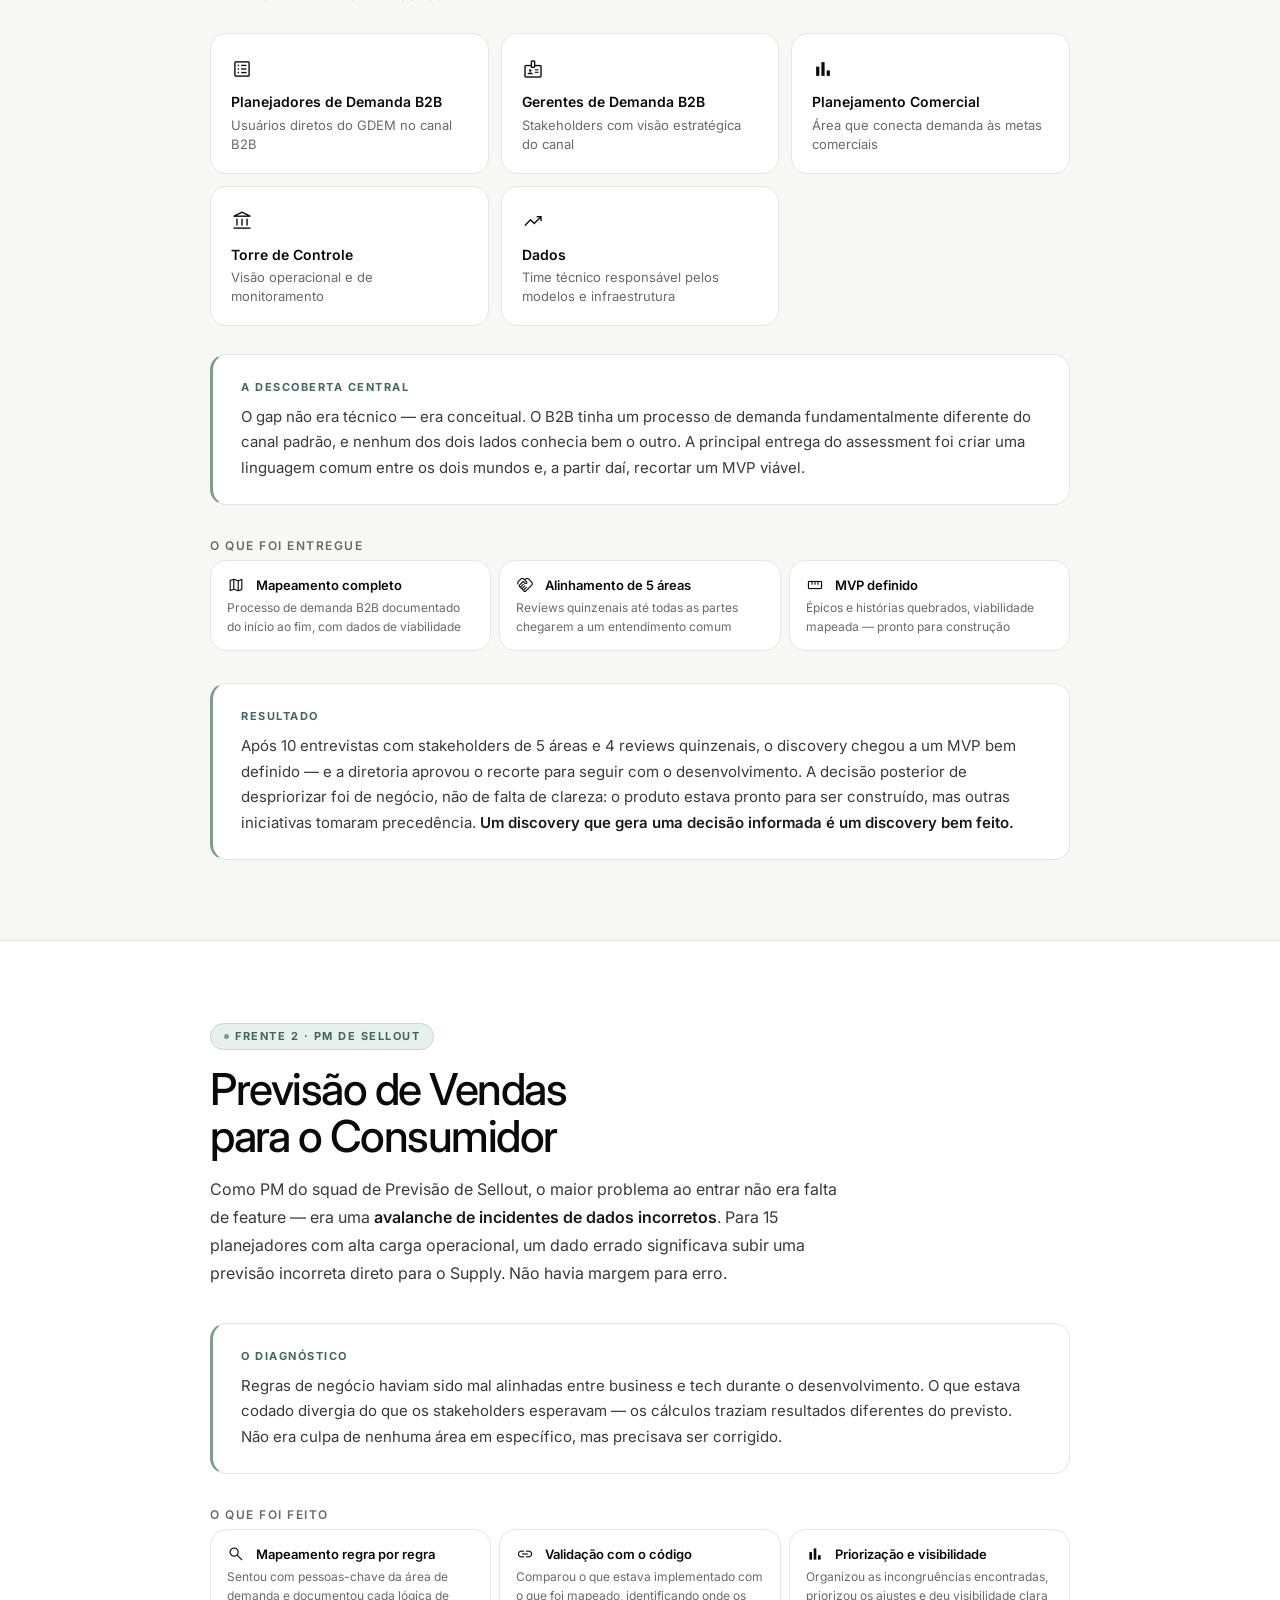
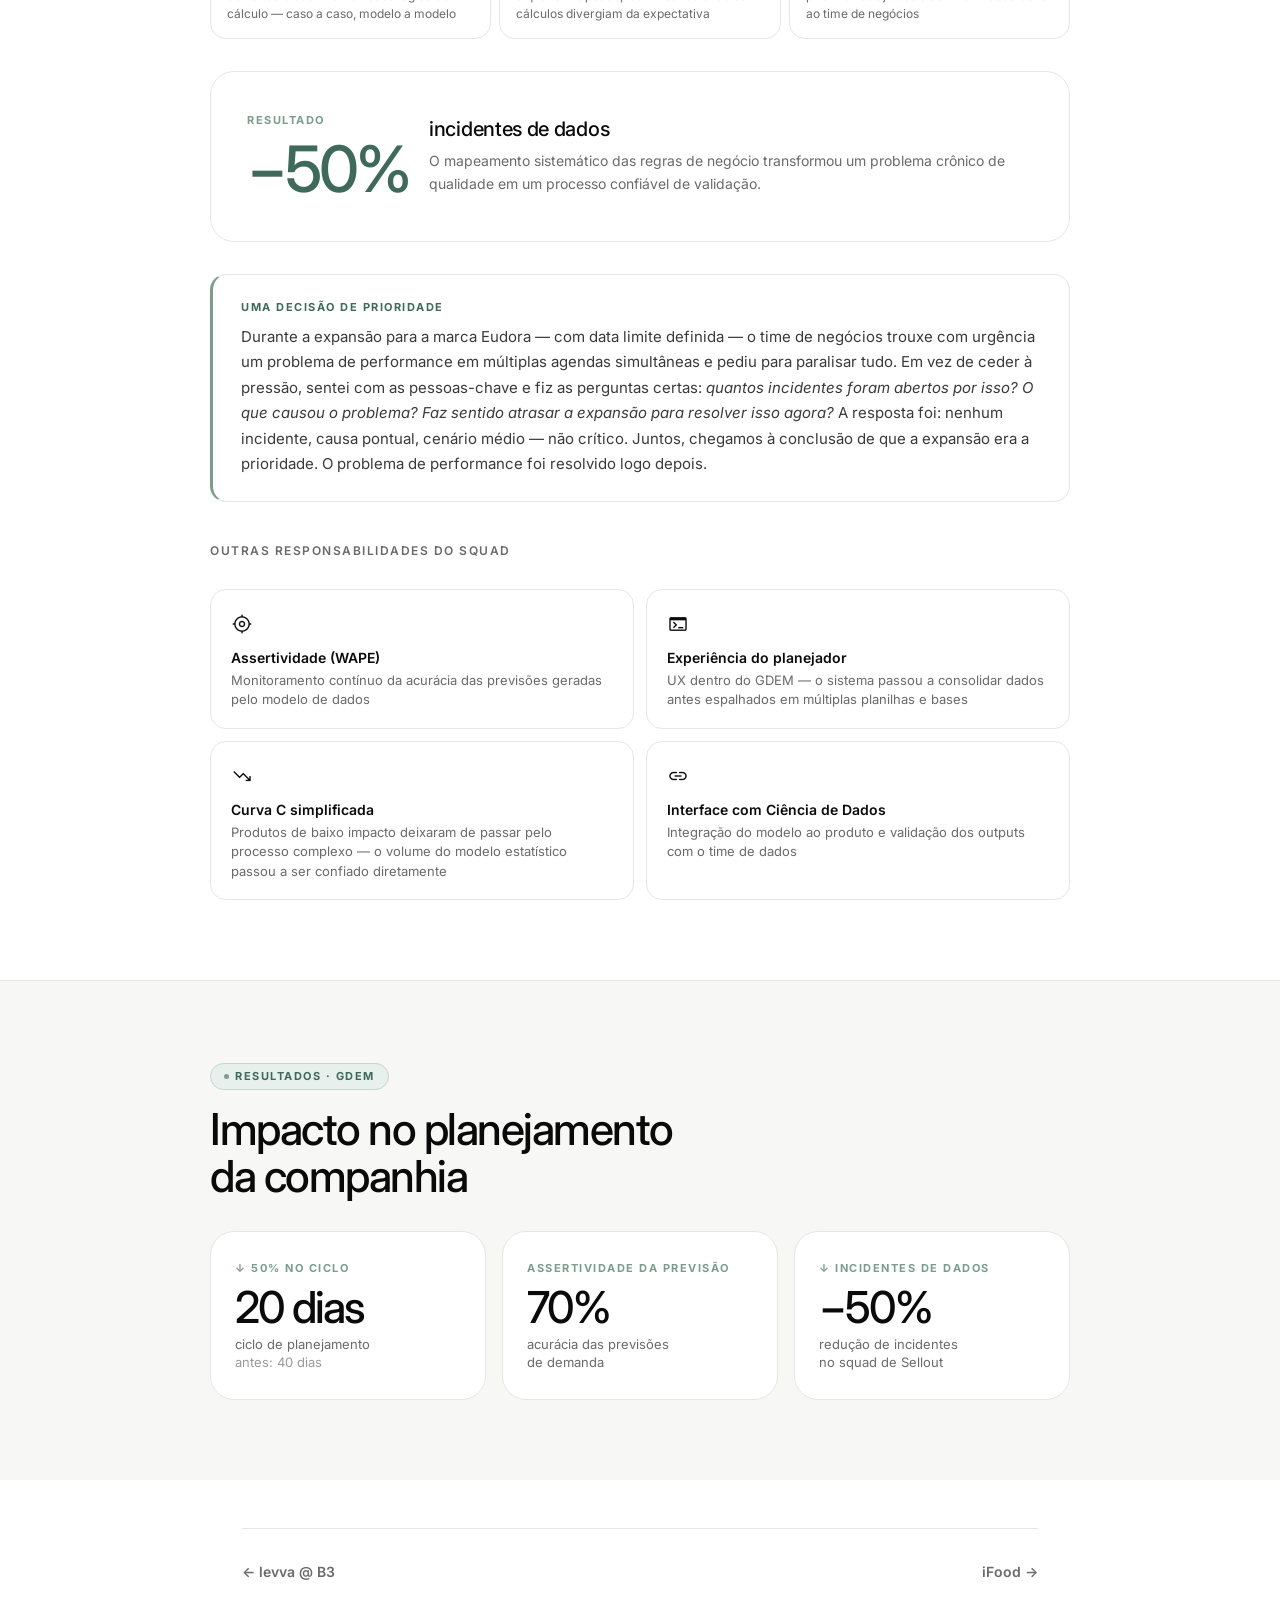
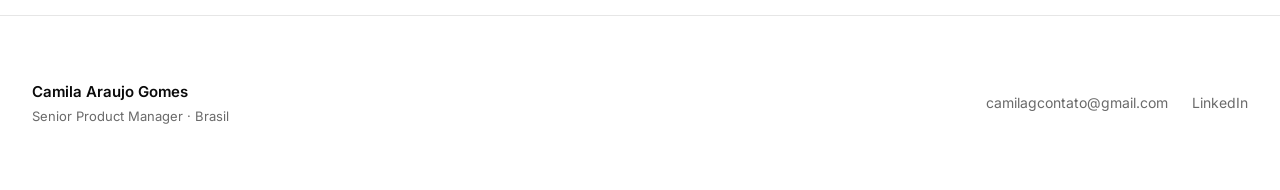
==== commit 094df5e0: "design: Figma editorial palette + Material Symbols icons - White canvas with color-block sections (c" ====
--- a/pages/boticario.html
+++ b/pages/boticario.html
@@ -6,6 +6,7 @@
   <title>Grupo Boticário &mdash; Camila Araujo Gomes</title>
   <link rel="preconnect" href="https://fonts.googleapis.com">
   <link href="https://fonts.googleapis.com/css2?family=Inter:wght@300;400;500;600;700;800&display=swap" rel="stylesheet">
+  <link rel="stylesheet" href="https://fonts.googleapis.com/css2?family=Material+Symbols+Outlined:opsz,wght,FILL,GRAD@20..48,100..700,0..1,-50..200" />
   <link rel="stylesheet" href="../css/style.css">
   <link rel="icon" type="image/svg+xml" href="../images/logo.svg">
   <meta name="description" content="PM Especialista no Grupo Boticário — GDEM, gestão de demanda para +5.000 SKUs com modelos estatísticos. Incidentes reduzidos em 50%, ciclo de planejamento de 40 para 20 dias.">
@@ -28,16 +29,16 @@
 
   <div class="page-hero page-hero-dark">
     <div class="page-hero-inner">
-      <a href="../index.html#experiencia" class="back-link">&larr; Voltar para experiências</a>
+      <a href="../index.html#experiencia" class="back-link" data-i18n="common.back">&larr; Voltar para experiências</a>
       <p class="page-company" style="color: var(--c-boticario);">Grupo Boticário</p>
-      <h1 class="page-title">Product Manager Especialista</h1>
-      <p class="page-period">Setembro de 2024 &ndash; Abril de 2026 &middot; 1 ano 8 meses</p>
+      <h1 class="page-title" data-i18n="bot.page.title">Product Manager Especialista</h1>
+      <p class="page-period" data-i18n="bot.page.period">Setembro de 2024 &ndash; Abril de 2026 &middot; 1 ano 8 meses</p>
 
       <nav class="page-anchor-nav">
         <a href="#gdem">GDEM</a>
         <a href="#b2b">Discovery B2B</a>
-        <a href="#sellout">Previs&atilde;o Sellout</a>
-        <a href="#resultados">Resultados</a>
+        <a href="#sellout" data-i18n="bot.nav.sellout">Previs&atilde;o Sellout</a>
+        <a href="#resultados" data-i18n="bot.nav.results">Resultados</a>
       </nav>
     </div>
   </div>
@@ -46,9 +47,9 @@
   <section class="ifood-section" id="gdem">
     <div class="container">
       <div class="ifood-section-inner">
-        <p class="phase-chip phase-chip--green">O Produto</p>
-        <h2 class="ifood-section-title">GDEM &mdash; Gest&atilde;o de Demanda</h2>
-        <p class="ifood-section-body">
+        <p class="phase-chip phase-chip--green" data-i18n="bot.s1.chip">O Produto</p>
+        <h2 class="ifood-section-title" data-i18n="bot.s1.title">GDEM &mdash; Gest&atilde;o de Demanda</h2>
+        <p class="ifood-section-body" data-i18n-html="bot.s1.body">
           O GDEM é a ferramenta interna de planejamento de demanda do Grupo Boticário.
           Com modelos estat&iacute;sticos, ela auxilia planejadores a prever a demanda dos SKUs
           &mdash; e essa previs&atilde;o vai direto para o Supply para orientar a fabrica&ccedil;&atilde;o.
@@ -57,36 +58,36 @@
         </p>
 
         <div class="problem-block">
-          <p class="problem-block-label">Contexto &amp; escala</p>
+          <p class="problem-block-label" data-i18n="bot.s1.problem.label">Contexto &amp; escala</p>
           <div class="problem-metrics">
             <div class="problem-metric">
               <span class="problem-metric-value">+5.000</span>
-              <span class="problem-metric-label">SKUs planejados &mdash; marcas<br>Botic&aacute;rio e Eudora</span>
+              <span class="problem-metric-label" data-i18n-html="bot.s1.m1.label">SKUs planejados &mdash; marcas<br>Botic&aacute;rio e Eudora</span>
             </div>
             <div class="problem-metric">
               <span class="problem-metric-value">15</span>
-              <span class="problem-metric-label">planejadores respons&aacute;veis<br>por todo esse volume</span>
+              <span class="problem-metric-label" data-i18n-html="bot.s1.m2.label">planejadores respons&aacute;veis<br>por todo esse volume</span>
             </div>
             <div class="problem-metric">
               <span class="problem-metric-value">0</span>
-              <span class="problem-metric-label">margem para erro &mdash; previs&atilde;o<br>errada vai direto para o Supply</span>
+              <span class="problem-metric-label" data-i18n-html="bot.s1.m3.label">margem para erro &mdash; previs&atilde;o<br>errada vai direto para o Supply</span>
             </div>
           </div>
         </div>
 
-        <p class="edu-subsection-label" style="margin-bottom:4px; margin-top:32px;">O que fiz</p>
+        <p class="edu-subsection-label" style="margin-bottom:4px; margin-top:32px;" data-i18n="bot.s1.did.label">O que fiz</p>
         <div class="journey-types">
           <div class="journey-type">
-            <p class="journey-type-label">🔍 Discovery de dores</p>
-            <p class="journey-type-sub">Entrevistas com planejadores para entender o que travava o processo e onde o modelo falhava</p>
-          </div>
-          <div class="journey-type">
-            <p class="journey-type-label">📋 Refinamento com dados</p>
-            <p class="journey-type-sub">Backlog priorizado junto ao time de Ciência de Dados, com critérios claros de impacto e viabilidade</p>
-          </div>
-          <div class="journey-type">
-            <p class="journey-type-label">📊 Métricas de sucesso</p>
-            <p class="journey-type-sub">Definição de KPIs de acurácia (WAPE) e tempo de planejamento como norte para o squad</p>
+            <p class="journey-type-label"><span class="material-symbols-outlined">search</span> <span data-i18n="bot.jt1.label">Discovery de dores</span></p>
+            <p class="journey-type-sub" data-i18n="bot.jt1.sub">Entrevistas com planejadores para entender o que travava o processo e onde o modelo falhava</p>
+          </div>
+          <div class="journey-type">
+            <p class="journey-type-label"><span class="material-symbols-outlined">list_alt</span> <span data-i18n="bot.jt2.label">Refinamento com dados</span></p>
+            <p class="journey-type-sub" data-i18n="bot.jt2.sub">Backlog priorizado junto ao time de Ciência de Dados, com critérios claros de impacto e viabilidade</p>
+          </div>
+          <div class="journey-type">
+            <p class="journey-type-label"><span class="material-symbols-outlined">bar_chart</span> <span data-i18n="bot.jt3.label">Métricas de sucesso</span></p>
+            <p class="journey-type-sub" data-i18n="bot.jt3.sub">Definição de KPIs de acurácia (WAPE) e tempo de planejamento como norte para o squad</p>
           </div>
         </div>
 
@@ -98,9 +99,9 @@
   <section class="ifood-section ifood-section-alt" id="b2b">
     <div class="container">
       <div class="ifood-section-inner">
-        <p class="phase-chip phase-chip--green">Frente 1 &middot; Discovery B2B</p>
-        <h2 class="ifood-section-title">Expandindo o GDEM<br>para o canal B2B</h2>
-        <p class="ifood-section-body">
+        <p class="phase-chip phase-chip--green" data-i18n="bot.s2.chip">Frente 1 &middot; Discovery B2B</p>
+        <h2 class="ifood-section-title" data-i18n-html="bot.s2.title">Expandindo o GDEM<br>para o canal B2B</h2>
+        <p class="ifood-section-body" data-i18n-html="bot.s2.body">
           O GDEM foi constru&iacute;do para o processo padr&atilde;o da empresa &mdash; mas o canal B2B
           opera com din&acirc;micas pr&oacute;prias que o produto n&atilde;o suportava.
           O time de B2B entendia que o GDEM simplesmente <strong>"n&atilde;o funcionava para eles"</strong>.
@@ -108,33 +109,38 @@
           Sem esse entendimento m&uacute;tuo, qualquer solu&ccedil;&atilde;o seria um tiro no escuro.
         </p>
 
-        <p class="edu-subsection-label" style="margin-bottom:8px;">5 &aacute;reas mapeadas no assessment</p>
+        <p class="edu-subsection-label" style="margin-bottom:8px;" data-i18n="bot.s2.areas.label">5 &aacute;reas mapeadas no assessment</p>
         <div class="feature-grid">
           <div class="feature-card">
-            <p class="feature-card-title">📋 Planejadores de Demanda B2B</p>
-            <p class="feature-card-desc">Usu&aacute;rios diretos do GDEM no canal B2B</p>
-          </div>
-          <div class="feature-card">
-            <p class="feature-card-title">👔 Gerentes de Demanda B2B</p>
-            <p class="feature-card-desc">Stakeholders com vis&atilde;o estrat&eacute;gica do canal</p>
-          </div>
-          <div class="feature-card">
-            <p class="feature-card-title">📊 Planejamento Comercial</p>
-            <p class="feature-card-desc">&Aacute;rea que conecta demanda &agrave;s metas comerciais</p>
-          </div>
-          <div class="feature-card">
-            <p class="feature-card-title">🗼 Torre de Controle</p>
-            <p class="feature-card-desc">Vis&atilde;o operacional e de monitoramento</p>
-          </div>
-          <div class="feature-card">
-            <p class="feature-card-title">📈 Dados</p>
-            <p class="feature-card-desc">Time t&eacute;cnico respons&aacute;vel pelos modelos e infraestrutura</p>
+            <div class="feature-card-icon"><span class="material-symbols-outlined">list_alt</span></div>
+            <p class="feature-card-title" data-i18n="bot.a1.title">Planejadores de Demanda B2B</p>
+            <p class="feature-card-desc" data-i18n="bot.a1.desc">Usu&aacute;rios diretos do GDEM no canal B2B</p>
+          </div>
+          <div class="feature-card">
+            <div class="feature-card-icon"><span class="material-symbols-outlined">badge</span></div>
+            <p class="feature-card-title" data-i18n="bot.a2.title">Gerentes de Demanda B2B</p>
+            <p class="feature-card-desc" data-i18n="bot.a2.desc">Stakeholders com vis&atilde;o estrat&eacute;gica do canal</p>
+          </div>
+          <div class="feature-card">
+            <div class="feature-card-icon"><span class="material-symbols-outlined">bar_chart</span></div>
+            <p class="feature-card-title" data-i18n="bot.a3.title">Planejamento Comercial</p>
+            <p class="feature-card-desc" data-i18n="bot.a3.desc">&Aacute;rea que conecta demanda &agrave;s metas comerciais</p>
+          </div>
+          <div class="feature-card">
+            <div class="feature-card-icon"><span class="material-symbols-outlined">account_balance</span></div>
+            <p class="feature-card-title" data-i18n="bot.a4.title">Torre de Controle</p>
+            <p class="feature-card-desc" data-i18n="bot.a4.desc">Vis&atilde;o operacional e de monitoramento</p>
+          </div>
+          <div class="feature-card">
+            <div class="feature-card-icon"><span class="material-symbols-outlined">trending_up</span></div>
+            <p class="feature-card-title" data-i18n="bot.a5.title">Dados</p>
+            <p class="feature-card-desc" data-i18n="bot.a5.desc">Time t&eacute;cnico respons&aacute;vel pelos modelos e infraestrutura</p>
           </div>
         </div>
 
         <div class="insight-block" style="border-left-color:#7a9e8c; margin-top:28px;">
-          <p class="insight-block-label" style="color:#3d6a5a;">A descoberta central</p>
-          <p class="insight-block-text">
+          <p class="insight-block-label" style="color:#3d6a5a;" data-i18n="bot.s2.insight1.label">A descoberta central</p>
+          <p class="insight-block-text" data-i18n="bot.s2.insight1.text">
             O gap n&atilde;o era t&eacute;cnico &mdash; era conceitual. O B2B tinha um processo de demanda
             fundamentalmente diferente do canal padr&atilde;o, e nenhum dos dois lados conhecia bem
             o outro. A principal entrega do assessment foi criar uma linguagem comum
@@ -142,25 +148,25 @@
           </p>
         </div>
 
-        <p class="edu-subsection-label" style="margin-bottom:4px; margin-top:32px;">O que foi entregue</p>
+        <p class="edu-subsection-label" style="margin-bottom:4px; margin-top:32px;" data-i18n="bot.s2.del.label">O que foi entregue</p>
         <div class="journey-types">
           <div class="journey-type">
-            <p class="journey-type-label">🗺️ Mapeamento completo</p>
-            <p class="journey-type-sub">Processo de demanda B2B documentado do in&iacute;cio ao fim, com dados de viabilidade</p>
-          </div>
-          <div class="journey-type">
-            <p class="journey-type-label">🤝 Alinhamento de 5 &aacute;reas</p>
-            <p class="journey-type-sub">Reviews quinzenais at&eacute; todas as partes chegarem a um entendimento comum</p>
-          </div>
-          <div class="journey-type">
-            <p class="journey-type-label">📐 MVP definido</p>
-            <p class="journey-type-sub">&Eacute;picos e hist&oacute;rias quebrados, viabilidade mapeada &mdash; pronto para constru&ccedil;&atilde;o</p>
+            <p class="journey-type-label"><span class="material-symbols-outlined">map</span> <span data-i18n="bot.jt4.label">Mapeamento completo</span></p>
+            <p class="journey-type-sub" data-i18n="bot.jt4.sub">Processo de demanda B2B documentado do in&iacute;cio ao fim, com dados de viabilidade</p>
+          </div>
+          <div class="journey-type">
+            <p class="journey-type-label"><span class="material-symbols-outlined">handshake</span> <span data-i18n="bot.jt5.label">Alinhamento de 5 &aacute;reas</span></p>
+            <p class="journey-type-sub" data-i18n="bot.jt5.sub">Reviews quinzenais at&eacute; todas as partes chegarem a um entendimento comum</p>
+          </div>
+          <div class="journey-type">
+            <p class="journey-type-label"><span class="material-symbols-outlined">straighten</span> <span data-i18n="bot.jt6.label">MVP definido</span></p>
+            <p class="journey-type-sub" data-i18n="bot.jt6.sub">&Eacute;picos e hist&oacute;rias quebrados, viabilidade mapeada &mdash; pronto para constru&ccedil;&atilde;o</p>
           </div>
         </div>
 
         <div class="insight-block" style="border-left-color:#7a9e8c; margin-top:32px;">
-          <p class="insight-block-label" style="color:#3d6a5a;">Resultado</p>
-          <p class="insight-block-text">
+          <p class="insight-block-label" style="color:#3d6a5a;" data-i18n="common.result">Resultado</p>
+          <p class="insight-block-text" data-i18n-html="bot.s2.insight2.text">
             Após 10 entrevistas com stakeholders de 5 áreas e 4 reviews quinzenais, o discovery chegou a um MVP bem definido — e a diretoria aprovou o recorte para seguir com o desenvolvimento. A decisão posterior de despriorizar foi de negócio, não de falta de clareza: o produto estava pronto para ser construído, mas outras iniciativas tomaram precedência. <strong>Um discovery que gera uma decisão informada é um discovery bem feito.</strong>
           </p>
         </div>
@@ -173,9 +179,9 @@
   <section class="ifood-section" id="sellout">
     <div class="container">
       <div class="ifood-section-inner">
-        <p class="phase-chip phase-chip--green">Frente 2 &middot; PM de Sellout</p>
-        <h2 class="ifood-section-title">Previs&atilde;o de Vendas<br>para o Consumidor</h2>
-        <p class="ifood-section-body">
+        <p class="phase-chip phase-chip--green" data-i18n="bot.s3.chip">Frente 2 &middot; PM de Sellout</p>
+        <h2 class="ifood-section-title" data-i18n-html="bot.s3.title">Previs&atilde;o de Vendas<br>para o Consumidor</h2>
+        <p class="ifood-section-body" data-i18n-html="bot.s3.body">
           Como PM do squad de Previs&atilde;o de Sellout, o maior problema ao entrar n&atilde;o era
           falta de feature &mdash; era uma <strong>avalanche de incidentes de dados incorretos</strong>.
           Para 15 planejadores com alta carga operacional, um dado errado significava subir
@@ -183,8 +189,8 @@
         </p>
 
         <div class="insight-block" style="border-left-color:#7a9e8c;">
-          <p class="insight-block-label" style="color:#3d6a5a;">O diagn&oacute;stico</p>
-          <p class="insight-block-text">
+          <p class="insight-block-label" style="color:#3d6a5a;" data-i18n="bot.s3.diag.label">O diagn&oacute;stico</p>
+          <p class="insight-block-text" data-i18n="bot.s3.diag.text">
             Regras de neg&oacute;cio haviam sido mal alinhadas entre business e tech durante o
             desenvolvimento. O que estava codado divergia do que os stakeholders esperavam &mdash;
             os c&aacute;lculos traziam resultados diferentes do previsto. N&atilde;o era culpa de nenhuma
@@ -192,30 +198,30 @@
           </p>
         </div>
 
-        <p class="edu-subsection-label" style="margin-bottom:4px; margin-top:32px;">O que foi feito</p>
+        <p class="edu-subsection-label" style="margin-bottom:4px; margin-top:32px;" data-i18n="bot.s3.did.label">O que foi feito</p>
         <div class="journey-types">
           <div class="journey-type">
-            <p class="journey-type-label">🔍 Mapeamento regra por regra</p>
-            <p class="journey-type-sub">Sentou com pessoas-chave da &aacute;rea de demanda e documentou cada l&oacute;gica de c&aacute;lculo &mdash; caso a caso, modelo a modelo</p>
-          </div>
-          <div class="journey-type">
-            <p class="journey-type-label">🔗 Valida&ccedil;&atilde;o com o c&oacute;digo</p>
-            <p class="journey-type-sub">Comparou o que estava implementado com o que foi mapeado, identificando onde os c&aacute;lculos divergiam da expectativa</p>
-          </div>
-          <div class="journey-type">
-            <p class="journey-type-label">📊 Prioriza&ccedil;&atilde;o e visibilidade</p>
-            <p class="journey-type-sub">Organizou as incongrui&ecirc;ncias encontradas, priorizou os ajustes e deu visibilidade clara ao time de neg&oacute;cios</p>
+            <p class="journey-type-label"><span class="material-symbols-outlined">search</span> <span data-i18n="bot.jt7.label">Mapeamento regra por regra</span></p>
+            <p class="journey-type-sub" data-i18n="bot.jt7.sub">Sentou com pessoas-chave da &aacute;rea de demanda e documentou cada l&oacute;gica de c&aacute;lculo &mdash; caso a caso, modelo a modelo</p>
+          </div>
+          <div class="journey-type">
+            <p class="journey-type-label"><span class="material-symbols-outlined">link</span> <span data-i18n="bot.jt8.label">Valida&ccedil;&atilde;o com o c&oacute;digo</span></p>
+            <p class="journey-type-sub" data-i18n="bot.jt8.sub">Comparou o que estava implementado com o que foi mapeado, identificando onde os c&aacute;lculos divergiam da expectativa</p>
+          </div>
+          <div class="journey-type">
+            <p class="journey-type-label"><span class="material-symbols-outlined">bar_chart</span> <span data-i18n="bot.jt9.label">Prioriza&ccedil;&atilde;o e visibilidade</span></p>
+            <p class="journey-type-sub" data-i18n="bot.jt9.sub">Organizou as incongrui&ecirc;ncias encontradas, priorizou os ajustes e deu visibilidade clara ao time de neg&oacute;cios</p>
           </div>
         </div>
 
         <div class="csat-display" style="margin-top:32px;">
           <div>
-            <p style="font-size:11px; font-weight:700; letter-spacing:1.5px; text-transform:uppercase; color:#7a9e8c; margin-bottom:8px;">Resultado</p>
+            <p style="font-size:11px; font-weight:700; letter-spacing:1.5px; text-transform:uppercase; color:#7a9e8c; margin-bottom:8px;" data-i18n="bot.s3.result.label">Resultado</p>
             <p style="font-size:64px; font-weight:500; letter-spacing:-3px; line-height:1; color:#3d6a5a;">&minus;50%</p>
           </div>
           <div class="csat-meta">
-            <p class="csat-meta-title">incidentes de dados</p>
-            <p class="csat-meta-desc">
+            <p class="csat-meta-title" data-i18n="bot.s3.stat.label">incidentes de dados</p>
+            <p class="csat-meta-desc" data-i18n="bot.s3.stat.desc">
               O mapeamento sist&ecirc;mico das regras de neg&oacute;cio transformou um
               problema cr&ocirc;nico de qualidade em um processo confi&aacute;vel de valida&ccedil;&atilde;o.
             </p>
@@ -223,33 +229,33 @@
         </div>
 
         <div class="insight-block" style="border-left-color:#7a9e8c; margin-top:32px;">
-          <p class="insight-block-label" style="color:#3d6a5a;">Uma decis&atilde;o de prioridade</p>
-          <p class="insight-block-text">
+          <p class="insight-block-label" style="color:#3d6a5a;" data-i18n="bot.s3.decision.label">Uma decis&atilde;o de prioridade</p>
+          <p class="insight-block-text" data-i18n-html="bot.s3.decision.text">
             Durante a expans&atilde;o para a marca Eudora &mdash; com data limite definida &mdash; o time de neg&oacute;cios trouxe com urg&ecirc;ncia um problema de performance em m&uacute;ltiplas agendas simult&acirc;neas e pediu para paralisar tudo. Em vez de ceder &agrave; press&atilde;o, sentei com as pessoas-chave e fiz as perguntas certas: <em>quantos incidentes foram abertos por isso? O que causou o problema? Faz sentido atrasar a expans&atilde;o para resolver isso agora?</em> A resposta foi: nenhum incidente, causa pontual, cen&aacute;rio m&eacute;dio &mdash; n&atilde;o cr&iacute;tico. Juntos, chegamos &agrave; conclus&atilde;o de que a expans&atilde;o era a prioridade. O problema de performance foi resolvido logo depois.
           </p>
         </div>
 
-        <p class="edu-subsection-label" style="margin-bottom:8px; margin-top:40px;">Outras responsabilidades do squad</p>
+        <p class="edu-subsection-label" style="margin-bottom:8px; margin-top:40px;" data-i18n="bot.s3.other.label">Outras responsabilidades do squad</p>
         <div class="feature-grid" style="grid-template-columns: repeat(2, 1fr);">
           <div class="feature-card">
-            <div class="feature-card-icon">🎯</div>
-            <p class="feature-card-title">Assertividade (WAPE)</p>
-            <p class="feature-card-desc">Monitoramento cont&iacute;nuo da acu&aacute;cia das previs&otilde;es geradas pelo modelo de dados</p>
-          </div>
-          <div class="feature-card">
-            <div class="feature-card-icon">🧑‍💻</div>
-            <p class="feature-card-title">Experi&ecirc;ncia do planejador</p>
-            <p class="feature-card-desc">UX dentro do GDEM &mdash; o sistema passou a consolidar dados antes espalhados em m&uacute;ltiplas planilhas e bases</p>
-          </div>
-          <div class="feature-card">
-            <div class="feature-card-icon">📉</div>
-            <p class="feature-card-title">Curva C simplificada</p>
-            <p class="feature-card-desc">Produtos de baixo impacto deixaram de passar pelo processo complexo &mdash; o volume do modelo estat&iacute;stico passou a ser confiado diretamente</p>
-          </div>
-          <div class="feature-card">
-            <div class="feature-card-icon">🔗</div>
-            <p class="feature-card-title">Interface com Ci&ecirc;ncia de Dados</p>
-            <p class="feature-card-desc">Integra&ccedil;&atilde;o do modelo ao produto e valida&ccedil;&atilde;o dos outputs com o time de dados</p>
+            <div class="feature-card-icon"><span class="material-symbols-outlined">my_location</span></div>
+            <p class="feature-card-title" data-i18n="bot.h1.title">Assertividade (WAPE)</p>
+            <p class="feature-card-desc" data-i18n="bot.h1.desc">Monitoramento cont&iacute;nuo da acu&aacute;cia das previs&otilde;es geradas pelo modelo de dados</p>
+          </div>
+          <div class="feature-card">
+            <div class="feature-card-icon"><span class="material-symbols-outlined">terminal</span></div>
+            <p class="feature-card-title" data-i18n="bot.h2.title">Experi&ecirc;ncia do planejador</p>
+            <p class="feature-card-desc" data-i18n="bot.h2.desc">UX dentro do GDEM &mdash; o sistema passou a consolidar dados antes espalhados em m&uacute;ltiplas planilhas e bases</p>
+          </div>
+          <div class="feature-card">
+            <div class="feature-card-icon"><span class="material-symbols-outlined">trending_down</span></div>
+            <p class="feature-card-title" data-i18n="bot.h3.title">Curva C simplificada</p>
+            <p class="feature-card-desc" data-i18n="bot.h3.desc">Produtos de baixo impacto deixaram de passar pelo processo complexo &mdash; o volume do modelo estat&iacute;stico passou a ser confiado diretamente</p>
+          </div>
+          <div class="feature-card">
+            <div class="feature-card-icon"><span class="material-symbols-outlined">link</span></div>
+            <p class="feature-card-title" data-i18n="bot.h4.title">Interface com Ci&ecirc;ncia de Dados</p>
+            <p class="feature-card-desc" data-i18n="bot.h4.desc">Integra&ccedil;&atilde;o do modelo ao produto e valida&ccedil;&atilde;o dos outputs com o time de dados</p>
           </div>
         </div>
 
@@ -261,27 +267,26 @@
   <section class="ifood-section ifood-section-alt" id="resultados">
     <div class="container">
       <div class="ifood-section-inner">
-        <p class="phase-chip phase-chip--green">Resultados &middot; GDEM</p>
-        <h2 class="ifood-section-title">Impacto no planejamento<br>da companhia</h2>
+        <p class="phase-chip phase-chip--green" data-i18n="bot.s4.chip">Resultados &middot; GDEM</p>
+        <h2 class="ifood-section-title" data-i18n-html="bot.s4.title">Impacto no planejamento<br>da companhia</h2>
 
         <div class="result-stats">
           <div class="result-stat">
-            <p class="result-stat-delta" style="color:#7a9e8c;">&darr; 50% no ciclo</p>
+            <p class="result-stat-delta" style="color:#7a9e8c;" data-i18n="bot.r1.delta">&darr; 50% no ciclo</p>
             <p class="result-stat-value">20 dias</p>
-            <p class="result-stat-label">ciclo de planejamento<br><em style="font-style:normal;color:var(--muted-soft);">antes: 40 dias</em></p>
+            <p class="result-stat-label" data-i18n-html="bot.r1.label">ciclo de planejamento<br><em style="font-style:normal;color:var(--muted-soft);">antes: 40 dias</em></p>
           </div>
           <div class="result-stat">
-            <p class="result-stat-delta" style="color:#7a9e8c;">assertividade da previs&atilde;o</p>
+            <p class="result-stat-delta" style="color:#7a9e8c;" data-i18n="bot.r2.delta">assertividade da previs&atilde;o</p>
             <p class="result-stat-value">70%</p>
-            <p class="result-stat-label">acu&aacute;cia das previs&otilde;es<br>de demanda</p>
+            <p class="result-stat-label" data-i18n-html="bot.r2.label">acu&aacute;cia das previs&otilde;es<br>de demanda</p>
           </div>
           <div class="result-stat">
-            <p class="result-stat-delta" style="color:#7a9e8c;">&darr; incidentes de dados</p>
+            <p class="result-stat-delta" style="color:#7a9e8c;" data-i18n="bot.r3.delta">&darr; incidentes de dados</p>
             <p class="result-stat-value">&minus;50%</p>
-            <p class="result-stat-label">redu&ccedil;&atilde;o de incidentes<br>no squad de Sellout</p>
-          </div>
-        </div>
-
+            <p class="result-stat-label" data-i18n-html="bot.r3.label">redu&ccedil;&atilde;o de incidentes<br>no squad de Sellout</p>
+          </div>
+        </div>
 
       </div>
     </div>
@@ -289,8 +294,8 @@
 
   <div style="max-width:860px; margin:0 auto; padding:0 32px;">
     <div class="exp-nav">
-      <a href="levva.html" class="exp-nav-link">&larr; levva @ B3</a>
-      <a href="ifood.html" class="exp-nav-link">iFood &rarr;</a>
+      <a href="levva.html" class="exp-nav-link" data-i18n="bot.nav.prev">&larr; levva @ B3</a>
+      <a href="ifood.html" class="exp-nav-link" data-i18n="bot.nav.next">iFood &rarr;</a>
     </div>
   </div>
 
@@ -298,7 +303,7 @@
     <div class="footer-inner">
       <div>
         <p class="footer-name">Camila Araujo Gomes</p>
-        <p class="footer-tagline">Senior Product Manager &middot; Brasil</p>
+        <p class="footer-tagline" data-i18n="footer.tagline">Senior Product Manager &middot; Brasil</p>
       </div>
       <div class="footer-links">
         <a href="mailto:camilagcontato@gmail.com">camilagcontato@gmail.com</a>
@@ -307,6 +312,7 @@
     </div>
   </footer>
 
+<script src="../js/lang.js"></script>
 <script src="../js/nav.js"></script>
 </body>
 </html>
--- a/css/style.css
+++ b/css/style.css
@@ -5,8 +5,8 @@
 html { scroll-behavior: smooth; }
 body {
   font-family: 'Inter', -apple-system, BlinkMacSystemFont, 'Segoe UI', sans-serif;
-  color: #3a3a3a;
-  background: #fffaf0;
+  color: #0a0a0a;
+  background: #ffffff;
   line-height: 1.55;
   -webkit-font-smoothing: antialiased;
 }
@@ -18,12 +18,21 @@
 ========================================= */
 :root {
   /* Surface */
-  --canvas:           #fffaf0;
-  --surface-soft:     #faf5e8;
-  --surface-card:     #f5f0e0;
-  --surface-strong:   #ebe6d6;
-  --hairline:         #e5e5e5;
-  --hairline-soft:    #f0f0f0;
+  --canvas:           #ffffff;
+  --surface-soft:     #f7f7f5;
+  --surface-card:     #f0f0ee;
+  --surface-strong:   #e0e0dc;
+  --hairline:         #e6e6e6;
+  --hairline-soft:    #f1f1f1;
+
+  /* Color blocks (Figma editorial palette) */
+  --block-lime:       #dceeb1;
+  --block-lilac:      #c5b0f4;
+  --block-cream:      #f4ecd6;
+  --block-mint:       #c8e6cd;
+  --block-pink:       #efd4d4;
+  --block-coral:      #f3c9b6;
+  --block-navy:       #1f1d3d;
 
   /* Text */
   --ink:              #0a0a0a;
@@ -56,7 +65,7 @@
 
   /* Layout */
   --max-w:       1280px;
-  --section-pad: 64px;
+  --section-pad: 48px;
 
   /* Company accent colors — text-safe on cream */
   --c-levva:     #002c63;
@@ -68,16 +77,27 @@
 /* =========================================
    LAYOUT
 ========================================= */
-.container { max-width: var(--max-w); margin: 0 auto; padding: 0 16px; }
+.container { max-width: var(--max-w); margin: 0 auto; padding: 0 24px; }
 .section    { padding: var(--section-pad) 0; }
 .section-alt { background: transparent; }
 
+/* ── Figma color-block sections ── */
+.section > .container {
+  border-radius: 24px;
+  overflow: hidden;
+}
+#sobre > .container     { background: var(--block-cream); padding: 48px 32px; }
+#depoimentos > .container { background: var(--block-lilac); padding: 48px 32px; }
+#faq > .container       { background: var(--block-lime);  padding: 48px 32px; }
+
 /* =========================================
    NAVIGATION
 ========================================= */
 .nav {
   position: fixed; top: 0; left: 0; right: 0; z-index: 100;
-  background: var(--canvas);
+  background: rgba(255,255,255,.92);
+  backdrop-filter: blur(12px);
+  -webkit-backdrop-filter: blur(12px);
   border-bottom: 1px solid var(--hairline);
   height: 64px; display: flex; align-items: center;
 }
@@ -93,7 +113,7 @@
 .nav-links {
   display: none;
   position: fixed; top: 64px; left: 0; right: 0;
-  background: var(--canvas); border-top: 1px solid var(--hairline);
+  background: rgba(255,255,255,.96); border-top: 1px solid rgba(0,0,0,.06);
   flex-direction: column; list-style: none;
   padding: 12px 16px 20px; gap: 2px;
   box-shadow: 0 8px 24px rgba(0,0,0,.06);
@@ -117,7 +137,7 @@
 .nav-dropdown {
   display: none; list-style: none;
   position: absolute; top: calc(100% + 6px); left: 0; z-index: 200;
-  background: var(--canvas); border: 1px solid var(--hairline);
+  background: #fff; border: 1px solid rgba(0,0,0,.08);
   border-radius: var(--r-md); padding: 6px;
   min-width: 190px;
   box-shadow: 0 8px 24px rgba(0,0,0,.08);
@@ -141,7 +161,7 @@
    HERO
 ========================================= */
 .hero {
-  background: var(--canvas);
+  background: #ffffff;
   min-height: 100svh;
   display: flex; align-items: center;
   padding-top: 64px;
@@ -179,9 +199,9 @@
 .hero-eyebrow::before { display: none; }
 
 .hero-name {
-  font-size: clamp(40px, 6vw, 72px);
-  font-weight: 500; color: var(--ink);
-  letter-spacing: -1.5px; margin-bottom: 28px;
+  font-size: clamp(44px, 6.5vw, 80px);
+  font-weight: 400; color: var(--ink);
+  letter-spacing: -2px; margin-bottom: 28px;
   line-height: 1;
 }
 
@@ -235,13 +255,13 @@
 }
 .btn-primary { background: var(--primary); color: var(--on-primary); }
 .btn-primary:hover { background: var(--primary-active); }
-.btn-outline { background: var(--canvas); color: var(--ink); border-color: var(--hairline); }
-.btn-outline:hover { background: var(--surface-card); border-color: var(--surface-strong); }
+.btn-outline { background: #fff; color: var(--ink); border-color: var(--hairline); }
+.btn-outline:hover { background: var(--surface-soft); border-color: var(--surface-strong); }
 
 /* =========================================
    SECTION HEADERS
 ========================================= */
-.section-header { margin-bottom: 56px; }
+.section-header { margin-bottom: 40px; }
 .section-label {
   display: inline-flex; align-items: center;
   font-size: 12px; font-weight: 600; letter-spacing: 1.5px; text-transform: uppercase;
@@ -249,9 +269,9 @@
 }
 .section-label::before { display: none; }
 .section-title {
-  font-size: clamp(32px, 4vw, 40px);
-  font-weight: 500; color: var(--ink);
-  letter-spacing: -1px; margin-bottom: 12px; line-height: 1.1;
+  font-size: clamp(32px, 4vw, 48px);
+  font-weight: 400; color: var(--ink);
+  letter-spacing: -1.5px; margin-bottom: 12px; line-height: 1.05;
 }
 .section-subtitle { font-size: 16px; color: var(--muted); max-width: 560px; line-height: 1.55; }
 
@@ -321,12 +341,6 @@
   transition: transform .2s, box-shadow .2s, background .2s;
   color: inherit;
 }
-.exp-card-bold:hover {
-  transform: translateY(-2px);
-  box-shadow: 0 12px 36px rgba(0,0,0,.10);
-  background: #f4f1eb;
-}
-
 .exp-card-bold-banner {
   width: 100%; flex-shrink: 0;
   display: flex; align-items: center; justify-content: flex-start;
@@ -417,12 +431,9 @@
   transition: gap .2s;
 }
 .exp-link-label {
-  max-width: 0; overflow: hidden; opacity: 0; white-space: nowrap;
+  max-width: 120px; overflow: hidden; opacity: 1; white-space: nowrap;
   font-size: 14px; font-weight: 600;
-  transition: max-width .3s ease, opacity .25s;
-}
-.exp-card-bold:hover .exp-link-label { max-width: 120px; opacity: 1; }
-.exp-card-bold:hover .exp-link { gap: 6px; }
+}
 
 /* Banner colors per company */
 [data-company="levva"]     .exp-card-bold-banner { background: #002c63; }
@@ -487,9 +498,9 @@
    FOOTER — cream, not dark
 ========================================= */
 .footer {
-  background: var(--surface-soft);
+  background: var(--canvas);
   color: var(--body);
-  padding: 80px 0;
+  padding: 64px 0;
   border-top: 1px solid var(--hairline);
 }
 .footer-inner {
@@ -538,8 +549,8 @@
 /* =========================================
    EXPERIENCE PAGE CONTENT
 ========================================= */
-.exp-content { max-width: 820px; margin: 0 auto; padding: 48px 16px; }
-.exp-section { margin-bottom: 48px; }
+.exp-content { max-width: 820px; margin: 0 auto; padding: 56px 24px; }
+.exp-section { margin-bottom: 56px; }
 .exp-section-title {
   font-size: 12px; font-weight: 600; letter-spacing: 1.5px; text-transform: uppercase;
   color: var(--muted); margin-bottom: 20px; padding-bottom: 12px;
@@ -949,6 +960,24 @@
 .hero-about   { animation: fadeInUp .45s ease .55s both; }
 
 /* =========================================
+   LANG TOGGLE
+========================================= */
+.lang-toggle {
+  display: flex; align-items: center; gap: 4px;
+  background: none; border: none; cursor: pointer;
+  font-family: inherit; font-size: 13px; font-weight: 500;
+  padding: 4px 6px; border-radius: var(--r-sm);
+  flex-shrink: 0;
+}
+.lang-option { color: var(--muted); transition: color .15s; }
+.lang-sep { color: var(--hairline); user-select: none; }
+.lang-toggle[data-active="pt"] .lang-option[data-lang="pt"],
+.lang-toggle[data-active="en"] .lang-option[data-lang="en"] {
+  color: var(--ink); font-weight: 700;
+}
+.lang-option:hover { color: var(--ink); }
+
+/* =========================================
    HAMBURGER MENU
 ========================================= */
 .nav-hamburger {
@@ -968,6 +997,43 @@
 .nav-open .nav-hamburger span:nth-child(1) { transform: translateY(7px) rotate(45deg); }
 .nav-open .nav-hamburger span:nth-child(2) { opacity: 0; }
 .nav-open .nav-hamburger span:nth-child(3) { transform: translateY(-7px) rotate(-45deg); }
+
+/* =========================================
+   FAQ
+========================================= */
+.faq-grid {
+  display: flex; flex-direction: column; gap: 32px;
+}
+.faq-main-title {
+  font-size: clamp(28px, 4vw, 40px); font-weight: 600;
+  color: var(--ink); letter-spacing: -1px; line-height: 1.1; margin-top: 8px;
+}
+.faq-col-list { list-style: none; padding: 0; margin: 0; width: 100%; }
+
+.faq-row { border-bottom: 1px solid var(--hairline); }
+.faq-row:first-child { border-top: 1px solid var(--hairline); }
+
+.faq-details { width: 100%; }
+.faq-summary {
+  display: flex; justify-content: space-between; align-items: baseline;
+  padding: 20px 0; gap: 16px;
+  cursor: pointer; list-style: none;
+}
+.faq-summary::-webkit-details-marker { display: none; }
+
+.faq-q {
+  font-size: 15px; font-weight: 600; color: var(--ink); line-height: 1.4;
+}
+.faq-tag {
+  font-size: 13px; color: var(--muted); white-space: nowrap; flex-shrink: 0;
+}
+
+.faq-answer {
+  font-size: 15px; color: var(--body); line-height: 1.7;
+  padding: 0 0 20px;
+}
+.faq-answer a { color: var(--ink); text-decoration: underline; text-underline-offset: 3px; }
+.faq-answer a:hover { color: var(--muted); }
 
 /* =========================================
    RESPONSIVE — MOBILE FIRST (min-width)
@@ -983,7 +1049,7 @@
     box-shadow: none; z-index: auto;
   }
   .nav-links a { padding: 6px 14px; font-size: 14px; }
-  :root { --section-pad: 96px; }
+  :root { --section-pad: 80px; }
   .container { padding: 0 32px; }
   .hero-inner {
     display: grid; grid-template-columns: 1fr 300px;
@@ -1013,7 +1079,14 @@
     padding: 28px 32px;
   }
   .exp-card-bold-logo-img { height: 30px; }
+  .exp-card-bold:hover { transform: translateY(-2px); box-shadow: 0 12px 36px rgba(0,0,0,.10); background: #f5f7fa; }
+  .exp-link-label { max-width: 0; opacity: 0; transition: max-width .3s ease, opacity .25s; }
+  .exp-card-bold:hover .exp-link-label { max-width: 120px; opacity: 1; }
+  .exp-card-bold:hover .exp-link { gap: 6px; }
   .exp-highlights li { font-size: 16px; }
+  .faq-grid { flex-direction: row; align-items: center; gap: 48px; }
+  .faq-col-title { flex: 0 0 28%; }
+  .faq-col-list  { flex: 1; min-width: 0; }
   .exp-card-arc-step { font-size: 11px; padding: 3px 10px; }
   .exp-badge { font-size: 12px; padding: 5px 14px; }
   .edu-grid { grid-template-columns: 1fr 1fr; gap: 48px; }
@@ -1039,6 +1112,7 @@
   .journey-outcome-item { min-width: 160px; border-right: 1px solid rgba(255,255,255,.2); border-bottom: none; }
   .journey-outcome-item:last-child { border-right: none; }
   .ifood-section { padding: 80px 0; }
+  #sobre > .container, #depoimentos > .container, #faq > .container { padding: 64px 56px; }
 }
 
 @media (min-width: 1024px) {
@@ -1200,40 +1274,6 @@
 }
 .li-text { font-size: 14px; color: #333; line-height: 1.65; }
 
-
-/* =========================================
-   FAQ
-========================================= */
-.faq-list { display: flex; flex-direction: column; max-width: 720px; }
-
-.faq-item {
-  border-bottom: 1px solid var(--hairline);
-}
-.faq-item:first-child { border-top: 1px solid var(--hairline); }
-
-.faq-question {
-  display: flex; justify-content: space-between; align-items: center;
-  padding: 22px 0;
-  font-size: 16px; font-weight: 600; color: var(--ink);
-  cursor: pointer; list-style: none; gap: 16px;
-}
-.faq-question::-webkit-details-marker { display: none; }
-.faq-question::after {
-  content: '+';
-  font-size: 20px; font-weight: 400; color: var(--muted-soft);
-  flex-shrink: 0; transition: transform .2s;
-}
-details[open] .faq-question::after {
-  transform: rotate(45deg);
-}
-
-.faq-answer {
-  font-size: 15px; color: var(--body); line-height: 1.7;
-  padding-bottom: 22px; max-width: 640px;
-}
-.faq-answer a { color: var(--ink); text-decoration: underline; text-underline-offset: 3px; }
-.faq-answer a:hover { color: var(--muted); }
-
 /* =========================================
    RESPONSIVE — components defined after
    main media query block (must come last)
@@ -1249,10 +1289,37 @@
 @media (min-width: 768px) {
   .page-hero { padding: 110px 0 60px; }
   .page-hero-inner { padding: 0 32px; }
-  .exp-content { padding: 60px 32px; }
+  .exp-content { padding: 64px 32px; }
   .problem-block { padding: 28px 32px; }
   .feature-grid { grid-template-columns: repeat(3, 1fr); }
   .approach-grid { grid-template-columns: repeat(3, 1fr); }
   .testimonials-grid { grid-template-columns: repeat(3, 1fr); }
   .nav-inner { padding: 0 32px; }
 }
+
+/* =========================================
+   MATERIAL SYMBOLS
+========================================= */
+.material-symbols-outlined {
+  font-family: 'Material Symbols Outlined';
+  font-weight: normal;
+  font-style: normal;
+  font-size: 20px;
+  line-height: 1;
+  letter-spacing: normal;
+  text-transform: none;
+  display: inline-block;
+  white-space: nowrap;
+  word-wrap: normal;
+  direction: ltr;
+  -webkit-font-feature-settings: 'liga';
+  font-feature-settings: 'liga';
+  -webkit-font-smoothing: antialiased;
+  vertical-align: middle;
+  font-variation-settings: 'FILL' 0, 'wght' 300, 'GRAD' 0, 'opsz' 24;
+}
+.feature-card-icon .material-symbols-outlined,
+.initiative-icon  .material-symbols-outlined { font-size: 22px; }
+.journey-type-label .material-symbols-outlined,
+.journey-branch-method .material-symbols-outlined { font-size: 18px; margin-right: 4px; }
+.journey-outcome-text .material-symbols-outlined { font-size: 16px; margin-right: 6px; }
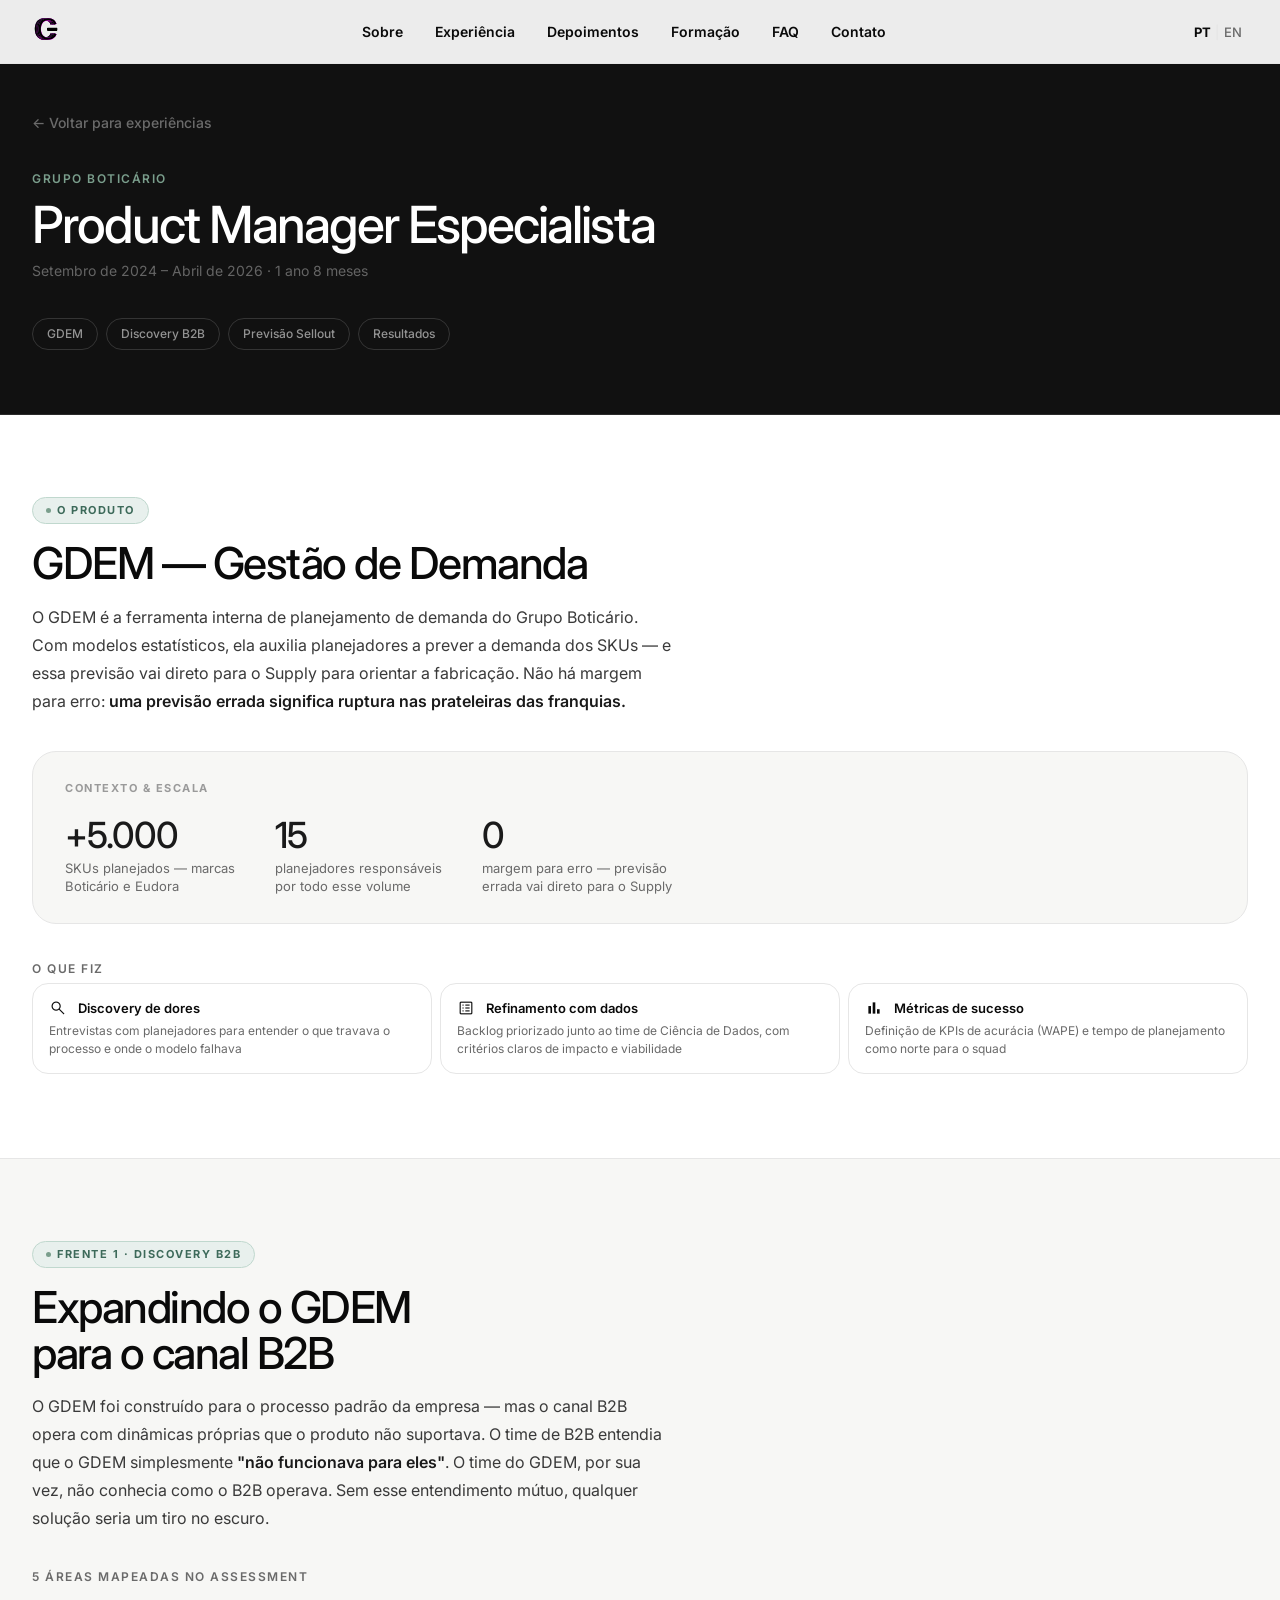
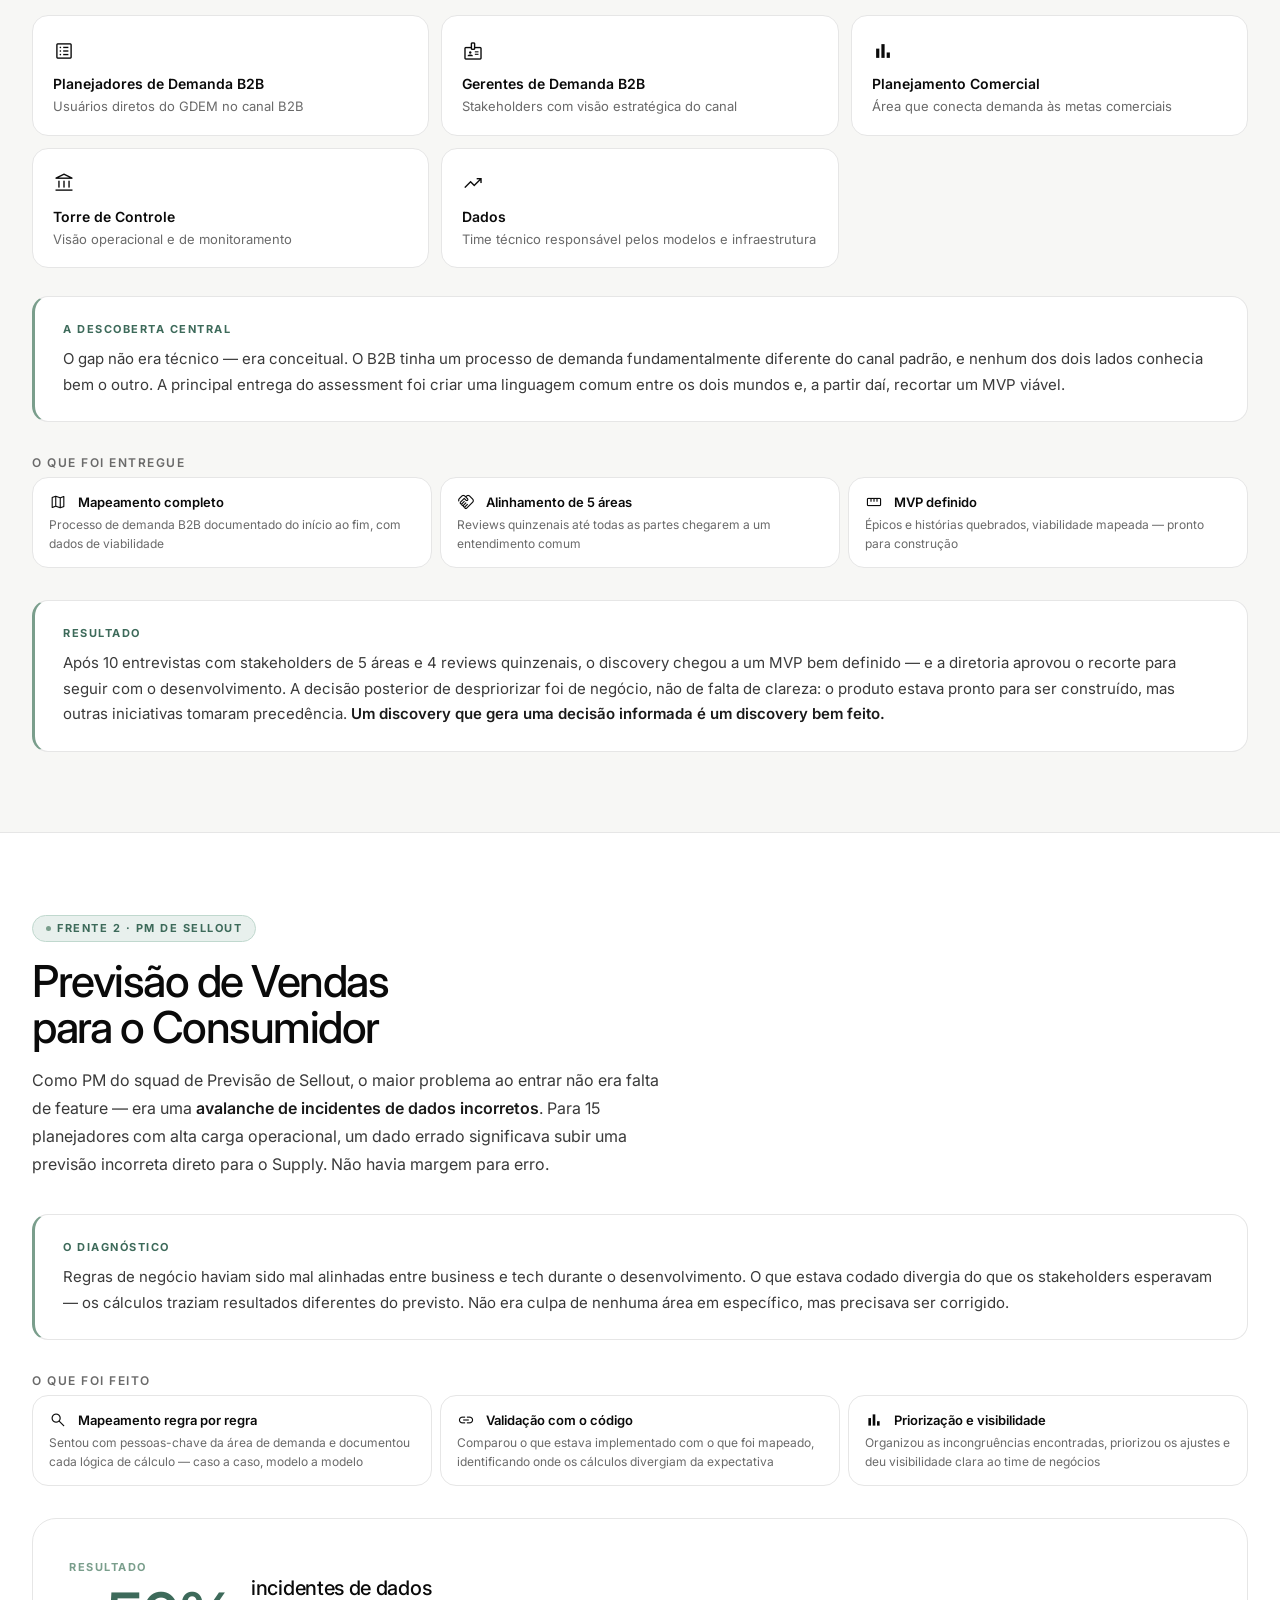
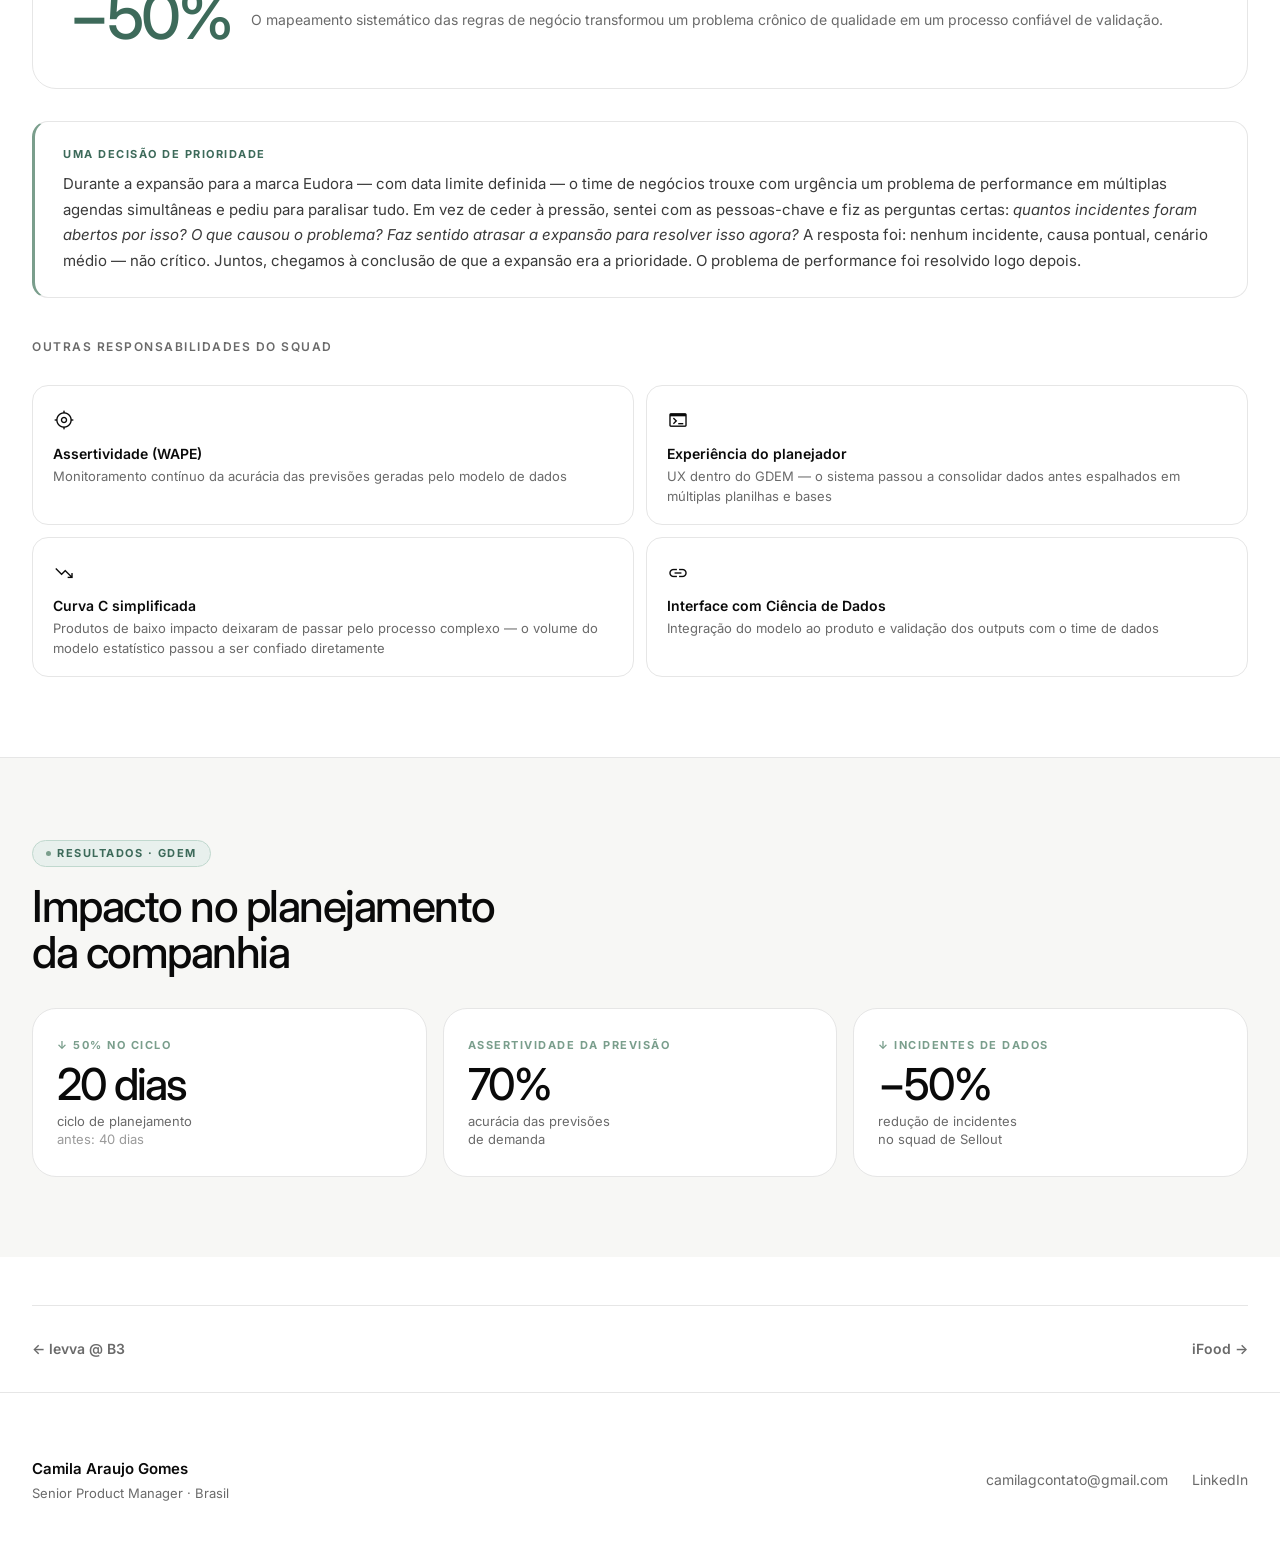
==== commit aa055a41: "FAQ: remove tags; largura dos containers = home; remove frase aceleradev Co-Authored-By: Claude Sonn" ====
--- a/pages/boticario.html
+++ b/pages/boticario.html
@@ -292,7 +292,7 @@
     </div>
   </section>
 
-  <div style="max-width:860px; margin:0 auto; padding:0 32px;">
+  <div style="max-width:1280px; margin:0 auto; padding:0 32px;">
     <div class="exp-nav">
       <a href="levva.html" class="exp-nav-link" data-i18n="bot.nav.prev">&larr; levva @ B3</a>
       <a href="ifood.html" class="exp-nav-link" data-i18n="bot.nav.next">iFood &rarr;</a>
--- a/css/style.css
+++ b/css/style.css
@@ -78,17 +78,22 @@
    LAYOUT
 ========================================= */
 .container { max-width: var(--max-w); margin: 0 auto; padding: 0 24px; }
-.section    { padding: var(--section-pad) 0; }
+.section    { padding: 10px 0; }
 .section-alt { background: transparent; }
 
-/* ── Figma color-block sections ── */
+/* ── Section cards ── */
 .section > .container {
+  background: #fff;
   border-radius: 24px;
+  border: 1px solid rgba(0,0,0,.06);
+  padding: 48px 32px;
   overflow: hidden;
 }
-#sobre > .container     { background: var(--block-cream); padding: 48px 32px; }
-#depoimentos > .container { background: var(--block-lilac); padding: 48px 32px; }
-#faq > .container       { background: var(--block-lime);  padding: 48px 32px; }
+
+/* Color-block overrides (border not needed — color is the identity) */
+#sobre > .container       { background: var(--block-cream);  border-color: transparent; }
+#depoimentos > .container { background: var(--block-lilac);  border-color: transparent; }
+#faq > .container         { background: var(--block-lime);   border-color: transparent; }
 
 /* =========================================
    NAVIGATION
@@ -336,7 +341,7 @@
 .exp-stack { display: flex; flex-direction: column; gap: 16px; }
 .exp-card-bold {
   display: flex; flex-direction: column; align-items: stretch;
-  background: #fff; border: 1px solid var(--hairline);
+  background: var(--surface-soft); border: 1px solid var(--hairline);
   border-radius: var(--r-xl); overflow: hidden;
   transition: transform .2s, box-shadow .2s, background .2s;
   color: inherit;
@@ -549,7 +554,7 @@
 /* =========================================
    EXPERIENCE PAGE CONTENT
 ========================================= */
-.exp-content { max-width: 820px; margin: 0 auto; padding: 56px 24px; }
+.exp-content { max-width: var(--max-w); margin: 0 auto; padding: 56px 24px; }
 .exp-section { margin-bottom: 56px; }
 .exp-section-title {
   font-size: 12px; font-weight: 600; letter-spacing: 1.5px; text-transform: uppercase;
@@ -787,7 +792,7 @@
 .ifood-section { padding: 56px 0; border-bottom: 1px solid var(--hairline); }
 .ifood-section-alt { background: var(--surface-soft); }
 .ifood-section:last-of-type { border-bottom: none; }
-.ifood-section-inner { max-width: 860px; margin: 0 auto; }
+.ifood-section-inner { max-width: var(--max-w); margin: 0 auto; }
 
 .ifood-section-title {
   font-size: clamp(28px, 3.5vw, 44px);
@@ -1010,8 +1015,8 @@
 }
 .faq-col-list { list-style: none; padding: 0; margin: 0; width: 100%; }
 
-.faq-row { border-bottom: 1px solid var(--hairline); }
-.faq-row:first-child { border-top: 1px solid var(--hairline); }
+.faq-row { border-bottom: 1px solid rgba(0,0,0,0.18); }
+.faq-row:first-child { border-top: 1px solid rgba(0,0,0,0.18); }
 
 .faq-details { width: 100%; }
 .faq-summary {
@@ -1112,6 +1117,7 @@
   .journey-outcome-item { min-width: 160px; border-right: 1px solid rgba(255,255,255,.2); border-bottom: none; }
   .journey-outcome-item:last-child { border-right: none; }
   .ifood-section { padding: 80px 0; }
+  .section > .container { padding: 56px 48px; }
   #sobre > .container, #depoimentos > .container, #faq > .container { padding: 64px 56px; }
 }
 
